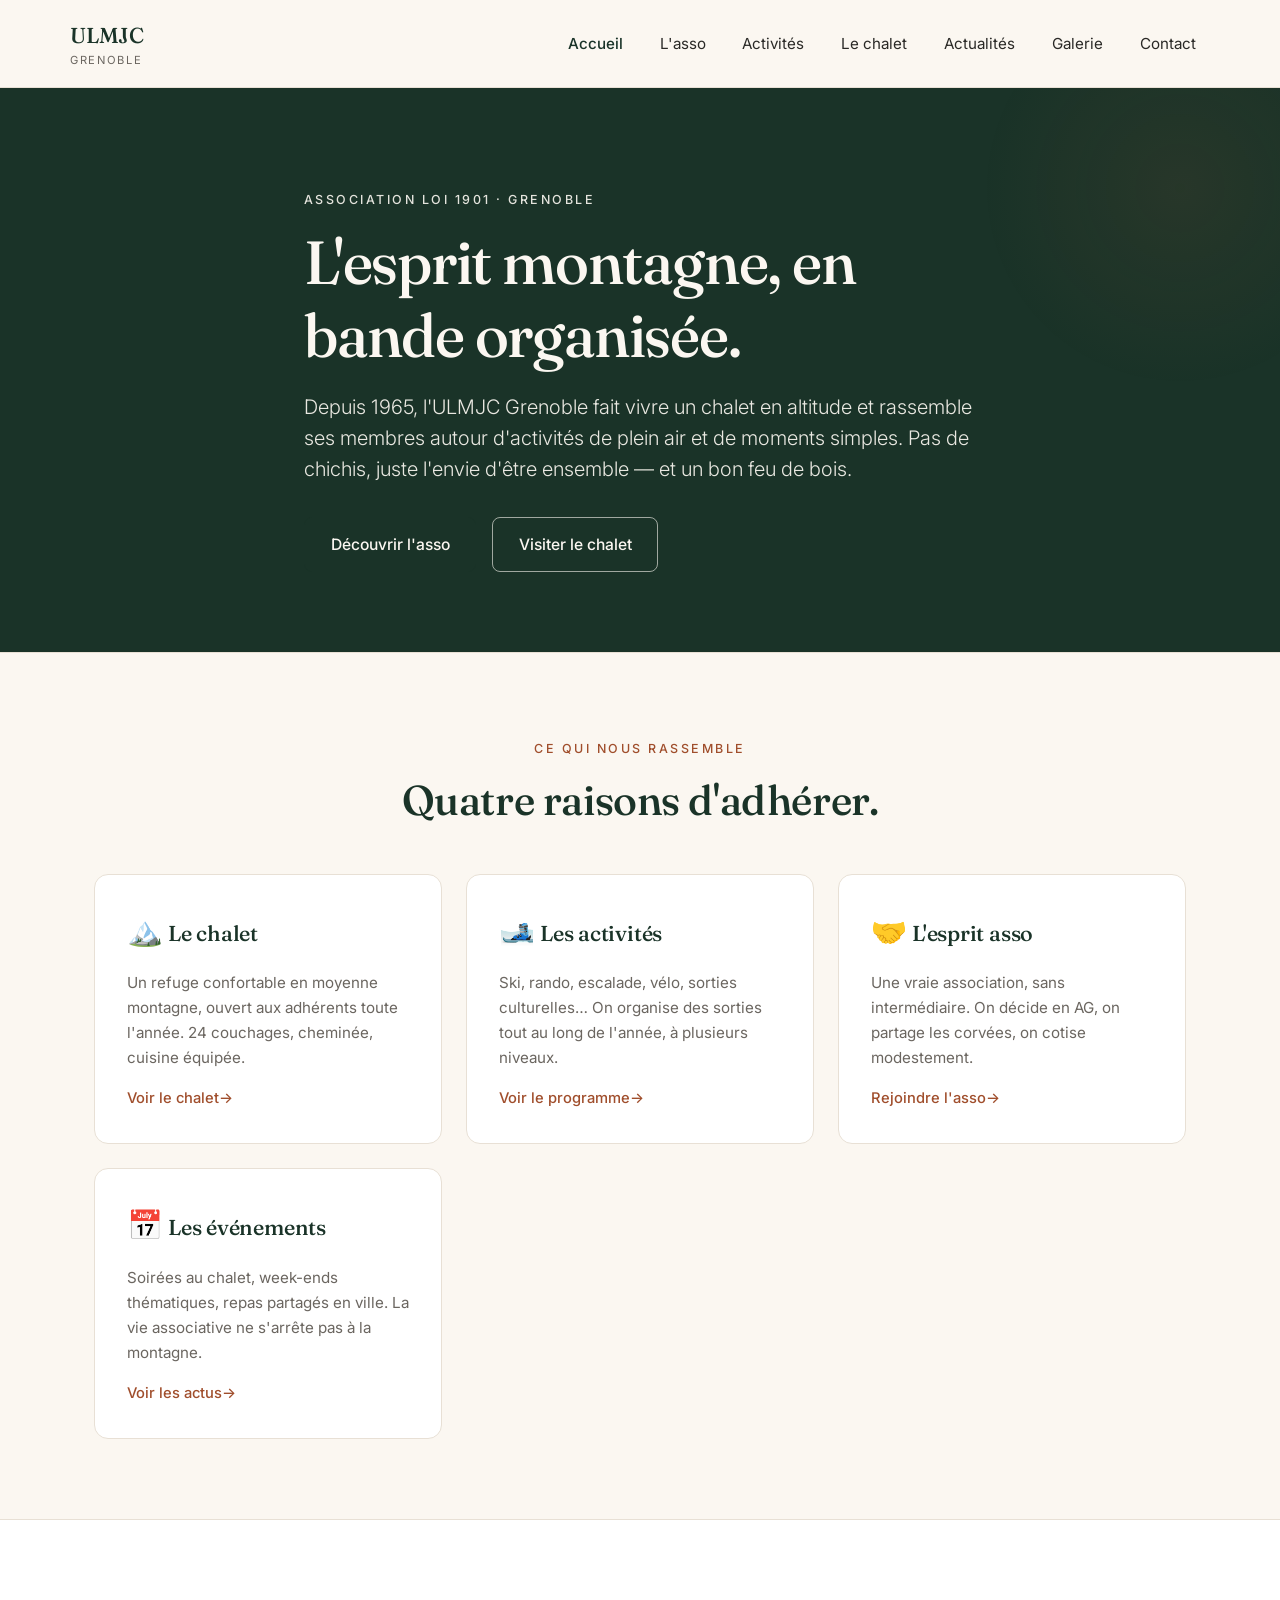
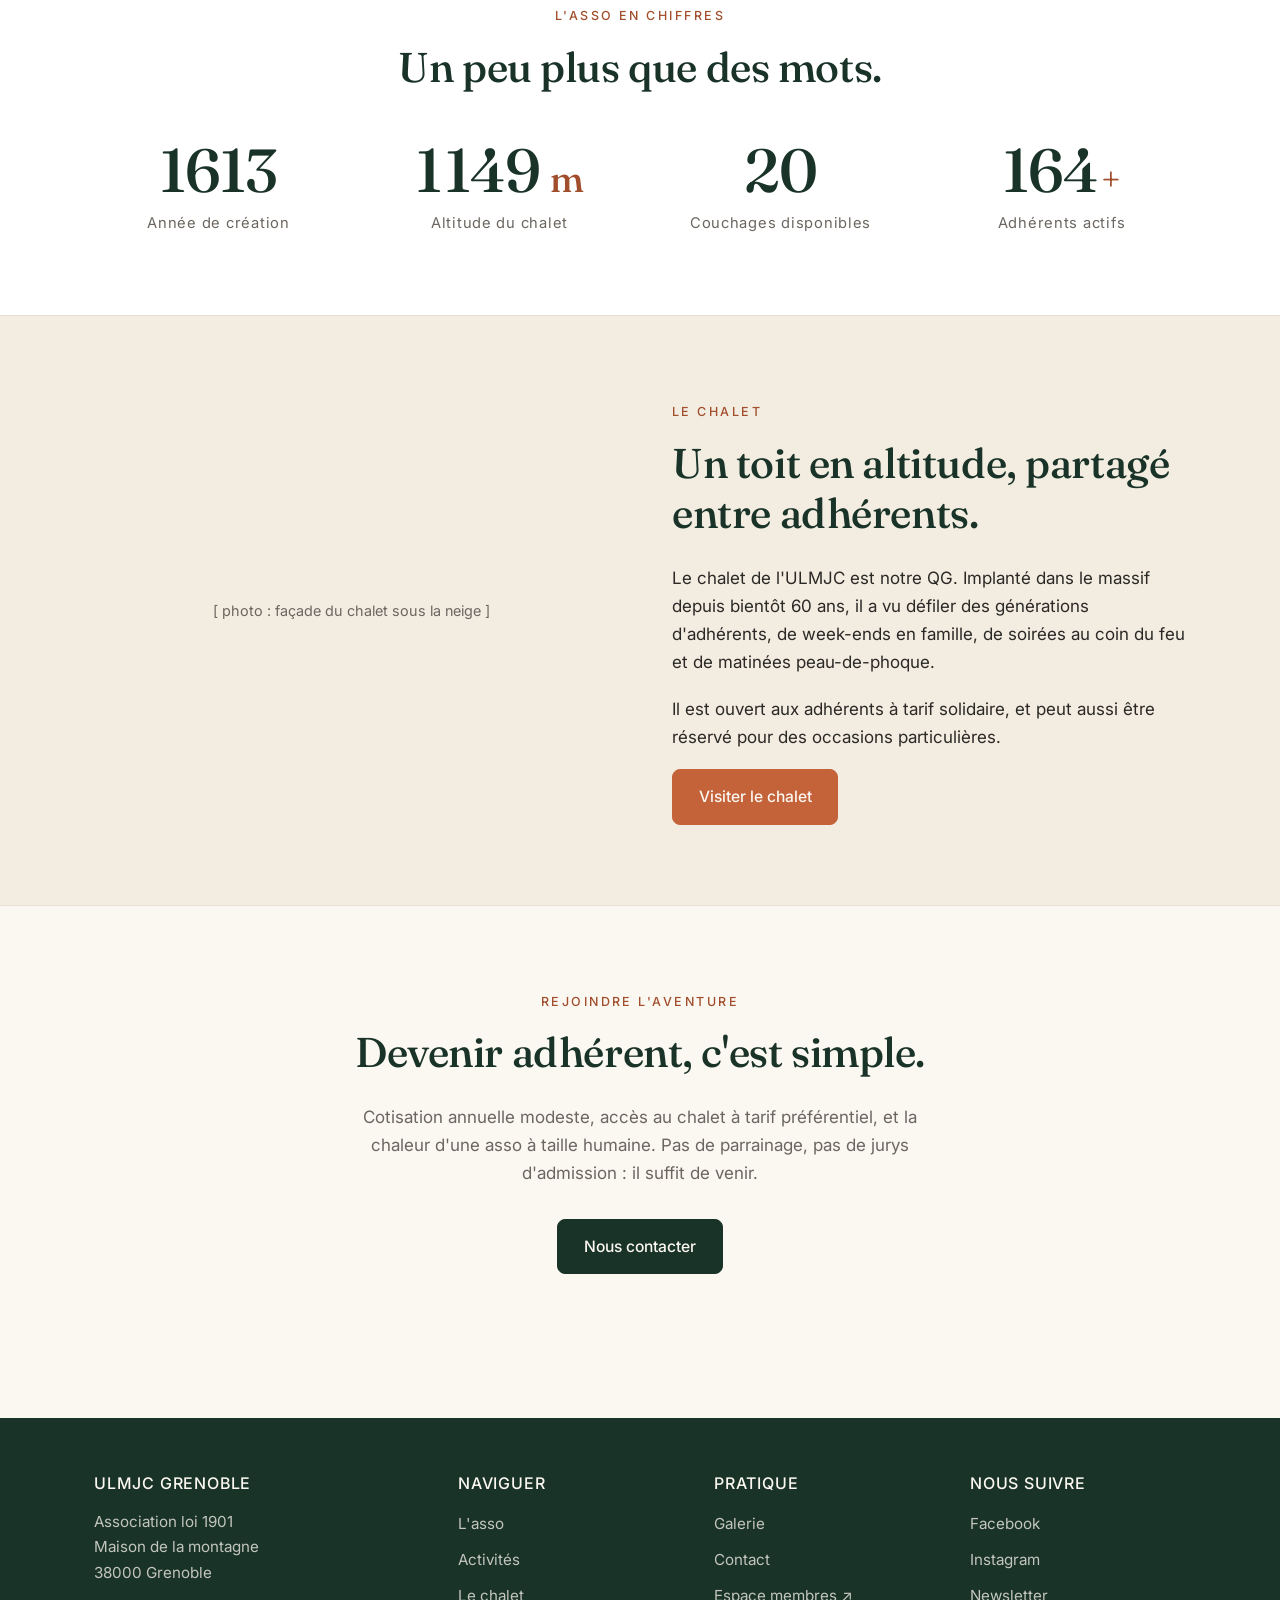
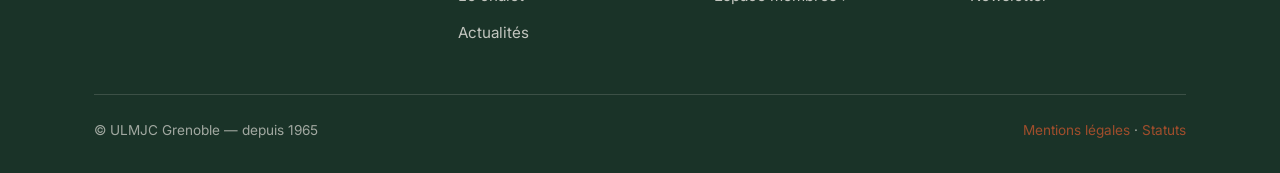
==== index.html @ 8a13659f "Hero : intégration vidéo de fond avec overlay vert sapin - Vidéo MP4 en autoplay/muted/loop derrière" ====
<!DOCTYPE html>
<html lang="fr">
<head>
<meta charset="UTF-8">
<meta name="viewport" content="width=device-width, initial-scale=1.0">
<meta name="description" content="ULMJC Grenoble : une association qui fait vivre un chalet en montagne et propose des activités à ses membres. Découvrez l'asso, le chalet et nos événements.">
<title>ULMJC Grenoble — l'asso qui fait vivre le chalet</title>
<link rel="preconnect" href="https://fonts.googleapis.com">
<link rel="preconnect" href="https://fonts.gstatic.com" crossorigin>
<link href="https://fonts.googleapis.com/css2?family=Fraunces:opsz,wght@9..144,400;9..144,500;9..144,600&family=Inter:wght@300;400;500;600&display=swap" rel="stylesheet">
<link rel="stylesheet" href="css/style.css">
</head>
<body>

<header class="site-header">
  <div class="container nav">
    <a href="index.html" class="brand">
      ULMJC<span class="brand-sub">Grenoble</span>
    </a>
    <button class="nav-toggle" aria-label="Menu" onclick="document.getElementById('nav-links').classList.toggle('open')">☰</button>
    <ul class="nav-links" id="nav-links">
      <li><a href="index.html" class="active">Accueil</a></li>
      <li><a href="asso.html">L'asso</a></li>
      <li><a href="activites.html">Activités</a></li>
      <li><a href="chalet.html">Le chalet</a></li>
      <li><a href="actus.html">Actualités</a></li>
      <li><a href="galerie.html">Galerie</a></li>
      <li><a href="contact.html">Contact</a></li>
    </ul>
  </div>
</header>

<section class="hero has-video">
  <video class="hero-video" autoplay muted loop playsinline preload="metadata" aria-hidden="true">
    <source src="videos/hero.mp4" type="video/mp4">
  </video>
  <div class="hero-overlay"></div>
  <div class="container hero-content">
    <span class="section-eyebrow">Association loi 1901 · Grenoble</span>
    <h1>L'esprit montagne, en bande organisée.</h1>
    <p class="lede">
      Depuis 1965, l'ULMJC Grenoble fait vivre un chalet en altitude et rassemble ses membres autour d'activités
      de plein air et de moments simples. Pas de chichis, juste l'envie d'être ensemble — et un bon feu de bois.
    </p>
    <div class="hero-actions">
      <a href="asso.html" class="btn">Découvrir l'asso</a>
      <a href="chalet.html" class="btn btn-ghost">Visiter le chalet</a>
    </div>
  </div>
</section>

<section>
  <div class="container">
    <div class="center reveal">
      <span class="section-eyebrow">Ce qui nous rassemble</span>
      <h2>Quatre raisons d'adhérer.</h2>
    </div>
    <div class="cards reveal-stagger">
      <div class="card">
        <div class="icon">🏔️</div>
        <h3>Le chalet</h3>
        <p>Un refuge confortable en moyenne montagne, ouvert aux adhérents toute l'année. 24 couchages, cheminée, cuisine équipée.</p>
        <a href="chalet.html" class="card-link">Voir le chalet</a>
      </div>
      <div class="card">
        <div class="icon">🎿</div>
        <h3>Les activités</h3>
        <p>Ski, rando, escalade, vélo, sorties culturelles… On organise des sorties tout au long de l'année, à plusieurs niveaux.</p>
        <a href="activites.html" class="card-link">Voir le programme</a>
      </div>
      <div class="card">
        <div class="icon">🤝</div>
        <h3>L'esprit asso</h3>
        <p>Une vraie association, sans intermédiaire. On décide en AG, on partage les corvées, on cotise modestement.</p>
        <a href="asso.html" class="card-link">Rejoindre l'asso</a>
      </div>
      <div class="card">
        <div class="icon">📅</div>
        <h3>Les événements</h3>
        <p>Soirées au chalet, week-ends thématiques, repas partagés en ville. La vie associative ne s'arrête pas à la montagne.</p>
        <a href="actus.html" class="card-link">Voir les actus</a>
      </div>
    </div>
  </div>
</section>

<section style="background: var(--bg-card);">
  <div class="container">
    <div class="center reveal">
      <span class="section-eyebrow">L'asso en chiffres</span>
      <h2>Un peu plus que des mots.</h2>
    </div>
    <div class="stats reveal-stagger">
      <div class="stat">
        <span class="stat-num"><span data-count="1965">0</span></span>
        <span class="stat-label">Année de création</span>
      </div>
      <div class="stat">
        <span class="stat-num"><span data-count="1400">0</span><span class="stat-suffix">&nbsp;m</span></span>
        <span class="stat-label">Altitude du chalet</span>
      </div>
      <div class="stat">
        <span class="stat-num"><span data-count="24">0</span></span>
        <span class="stat-label">Couchages disponibles</span>
      </div>
      <div class="stat">
        <span class="stat-num"><span data-count="200">0</span><span class="stat-suffix">+</span></span>
        <span class="stat-label">Adhérents actifs</span>
      </div>
    </div>
  </div>
</section>

<section style="background: var(--bg-soft);">
  <div class="container">
    <div class="split reveal">
      <div class="split-img">[ photo : façade du chalet sous la neige ]</div>
      <div>
        <span class="section-eyebrow">Le chalet</span>
        <h2>Un toit en altitude, partagé entre adhérents.</h2>
        <p>
          Le chalet de l'ULMJC est notre QG. Implanté dans le massif depuis bientôt 60 ans, il a vu défiler
          des générations d'adhérents, de week-ends en famille, de soirées au coin du feu et de matinées
          peau-de-phoque.
        </p>
        <p>
          Il est ouvert aux adhérents à tarif solidaire, et peut aussi être réservé pour des occasions
          particulières.
        </p>
        <a href="chalet.html" class="btn btn-accent">Visiter le chalet</a>
      </div>
    </div>
  </div>
</section>

<section>
  <div class="container center reveal">
    <span class="section-eyebrow">Rejoindre l'aventure</span>
    <h2>Devenir adhérent, c'est simple.</h2>
    <p style="max-width: 560px; margin: 0 auto 2rem; color: var(--ink-soft);">
      Cotisation annuelle modeste, accès au chalet à tarif préférentiel, et la chaleur d'une asso à taille humaine.
      Pas de parrainage, pas de jurys d'admission : il suffit de venir.
    </p>
    <a href="contact.html" class="btn">Nous contacter</a>
  </div>
</section>

<footer class="site-footer">
  <div class="container">
    <div class="footer-grid">
      <div>
        <h4>ULMJC Grenoble</h4>
        <p>Association loi 1901<br>Maison de la montagne<br>38000 Grenoble</p>
      </div>
      <div>
        <h4>Naviguer</h4>
        <ul>
          <li><a href="asso.html">L'asso</a></li>
          <li><a href="activites.html">Activités</a></li>
          <li><a href="chalet.html">Le chalet</a></li>
          <li><a href="actus.html">Actualités</a></li>
        </ul>
      </div>
      <div>
        <h4>Pratique</h4>
        <ul>
          <li><a href="galerie.html">Galerie</a></li>
          <li><a href="contact.html">Contact</a></li>
          <li><a href="https://app.ulmjcgrenoble.org/" target="_blank" rel="noopener">Espace membres ↗</a></li>
        </ul>
      </div>
      <div>
        <h4>Nous suivre</h4>
        <ul>
          <li><a href="#">Facebook</a></li>
          <li><a href="#">Instagram</a></li>
          <li><a href="mailto:contact@ulmjcgrenoble.org">Newsletter</a></li>
        </ul>
      </div>
    </div>
    <div class="footer-bottom">
      <span>© ULMJC Grenoble — depuis 1965</span>
      <span><a href="#">Mentions légales</a> · <a href="#">Statuts</a></span>
    </div>
  </div>
</footer>

<script src="js/main.js"></script>
</body>
</html>
---- css/style.css ----
/* =========================================================
   ULMJC Grenoble — style nordique chaleureux
   Palette : crème, pin foncé, terre cuite, charbon chaud
   Typo : Fraunces (titres) + Inter (texte)
   ========================================================= */

:root {
  --bg: #fbf7f1;
  --bg-card: #ffffff;
  --bg-soft: #f3ece1;
  --ink: #2a2926;
  --ink-soft: #6b6660;
  --pine: #1a3328;
  --pine-soft: #2d4a3d;
  --terra: #c4623a;
  --terra-dark: #a04e2c;
  --line: #e8e0d5;
  --shadow: 0 2px 8px rgba(42, 41, 38, 0.06), 0 12px 32px rgba(42, 41, 38, 0.05);
  --radius: 14px;
  --radius-sm: 8px;
  --maxw: 1140px;
}

* { box-sizing: border-box; }

html { scroll-behavior: smooth; }

body {
  margin: 0;
  font-family: 'Inter', -apple-system, BlinkMacSystemFont, sans-serif;
  font-size: 17px;
  line-height: 1.65;
  color: var(--ink);
  background: var(--bg);
  -webkit-font-smoothing: antialiased;
}

h1, h2, h3, h4 {
  font-family: 'Fraunces', Georgia, serif;
  font-weight: 500;
  color: var(--pine);
  letter-spacing: -0.01em;
  margin: 0 0 0.6em;
  line-height: 1.2;
}

h1 { font-size: clamp(2.4rem, 5vw, 3.8rem); letter-spacing: -0.02em; }
h2 { font-size: clamp(1.8rem, 3.5vw, 2.6rem); }
h3 { font-size: 1.35rem; }

p { margin: 0 0 1.1em; }

a {
  color: var(--terra-dark);
  text-decoration: none;
  border-bottom: 1px solid transparent;
  transition: border-color 0.2s;
}
a:hover { border-bottom-color: var(--terra); }

.container {
  max-width: var(--maxw);
  margin: 0 auto;
  padding: 0 1.5rem;
}

.muted { color: var(--ink-soft); }
.center { text-align: center; }

/* ---------- Header / navigation ---------- */

.site-header {
  background: var(--bg);
  border-bottom: 1px solid var(--line);
  position: sticky;
  top: 0;
  z-index: 100;
  backdrop-filter: blur(10px);
  background: rgba(251, 247, 241, 0.85);
}

.nav {
  display: flex;
  align-items: center;
  justify-content: space-between;
  padding: 1.1rem 0;
}

.brand {
  font-family: 'Fraunces', serif;
  font-size: 1.35rem;
  font-weight: 500;
  color: var(--pine);
  border: none;
  letter-spacing: -0.01em;
}
.brand:hover { border: none; color: var(--pine-soft); }
.brand .brand-sub {
  display: block;
  font-family: 'Inter', sans-serif;
  font-size: 0.7rem;
  font-weight: 400;
  color: var(--ink-soft);
  letter-spacing: 0.15em;
  text-transform: uppercase;
  margin-top: -2px;
}

.nav-links {
  display: flex;
  gap: 0.5rem;
  list-style: none;
  margin: 0;
  padding: 0;
}
.nav-links a {
  display: inline-block;
  padding: 0.5rem 0.9rem;
  color: var(--ink);
  font-size: 0.95rem;
  border: none;
  border-radius: var(--radius-sm);
}
.nav-links a:hover { background: var(--bg-soft); color: var(--pine); border: none; }
.nav-links a.active { color: var(--pine); font-weight: 500; }

.nav-toggle {
  display: none;
  background: transparent;
  border: 1px solid var(--line);
  border-radius: var(--radius-sm);
  padding: 0.5rem 0.7rem;
  cursor: pointer;
  font-size: 1rem;
  color: var(--pine);
}

@media (max-width: 820px) {
  .nav-links {
    position: absolute;
    top: 100%;
    left: 0;
    right: 0;
    flex-direction: column;
    background: var(--bg);
    border-bottom: 1px solid var(--line);
    padding: 0.5rem 1.5rem 1rem;
    gap: 0;
    display: none;
  }
  .nav-links.open { display: flex; }
  .nav-links a { padding: 0.7rem 0; border-bottom: 1px solid var(--line); border-radius: 0; }
  .nav-links li:last-child a { border-bottom: none; }
  .nav-toggle { display: block; }
}

/* ---------- Boutons ---------- */

.btn {
  display: inline-block;
  padding: 0.85rem 1.6rem;
  background: var(--pine);
  color: var(--bg);
  border-radius: var(--radius-sm);
  font-weight: 500;
  font-size: 0.98rem;
  border: 1px solid var(--pine);
  cursor: pointer;
  transition: all 0.2s;
}
.btn:hover { background: var(--pine-soft); color: var(--bg); border-color: var(--pine-soft); border-bottom-color: var(--pine-soft); }

.btn-accent { background: var(--terra); border-color: var(--terra); }
.btn-accent:hover { background: var(--terra-dark); border-color: var(--terra-dark); border-bottom-color: var(--terra-dark); }

.btn-ghost {
  background: transparent;
  color: var(--pine);
  border-color: var(--pine);
}
.btn-ghost:hover { background: var(--pine); color: var(--bg); border-bottom-color: var(--pine); }

/* ---------- Sections ---------- */

section { padding: 5rem 0; }
section + section { border-top: 1px solid var(--line); }

.section-eyebrow {
  display: inline-block;
  font-size: 0.78rem;
  font-weight: 500;
  letter-spacing: 0.2em;
  text-transform: uppercase;
  color: var(--terra-dark);
  margin-bottom: 1rem;
}

/* ---------- Hero ---------- */

.hero {
  padding: 6rem 0 5rem;
  background: linear-gradient(180deg, var(--bg) 0%, var(--bg-soft) 100%);
  border-bottom: 1px solid var(--line);
  position: relative;
  overflow: hidden;
  min-height: 540px;
  display: flex;
  align-items: center;
}
.hero::before {
  content: '';
  position: absolute;
  top: -100px;
  right: -100px;
  width: 400px;
  height: 400px;
  background: radial-gradient(circle, rgba(196, 98, 58, 0.08) 0%, transparent 70%);
  border-radius: 50%;
  pointer-events: none;
  z-index: 3;
}

/* Vidéo de fond */
.hero-video {
  position: absolute;
  inset: 0;
  width: 100%;
  height: 100%;
  object-fit: cover;
  z-index: 0;
  opacity: 0;
  transition: opacity 1.4s ease;
}
.hero-video.loaded { opacity: 1; }

/* Overlay sombre/teinté pour lisibilité du texte */
.hero-overlay {
  position: absolute;
  inset: 0;
  z-index: 1;
  background:
    linear-gradient(180deg, rgba(26, 51, 40, 0.55) 0%, rgba(26, 51, 40, 0.35) 50%, rgba(26, 51, 40, 0.65) 100%);
  pointer-events: none;
}

/* Quand le hero a une vidéo, on inverse les couleurs du texte */
.hero.has-video {
  background: var(--pine);
  border-bottom: none;
}
.hero.has-video .section-eyebrow { color: rgba(251, 247, 241, 0.9); }
.hero.has-video h1 { color: var(--bg); }
.hero.has-video .lede { color: rgba(251, 247, 241, 0.92); }
.hero.has-video .btn-ghost {
  color: var(--bg);
  border-color: rgba(251, 247, 241, 0.6);
}
.hero.has-video .btn-ghost:hover {
  background: var(--bg);
  color: var(--pine);
}

.hero-content {
  max-width: 720px;
  position: relative;
  z-index: 2;
}
.hero h1 { margin-bottom: 1.2rem; }
.hero .lede {
  font-size: 1.25rem;
  color: var(--ink-soft);
  margin-bottom: 2rem;
  font-weight: 300;
  line-height: 1.55;
}
.hero-actions { display: flex; gap: 1rem; flex-wrap: wrap; }

@media (prefers-reduced-motion: reduce) {
  .hero-video { display: none; }
}

/* ---------- Cartes ---------- */

.cards {
  display: grid;
  grid-template-columns: repeat(auto-fit, minmax(260px, 1fr));
  gap: 1.5rem;
  margin-top: 3rem;
}

.card {
  background: var(--bg-card);
  border: 1px solid var(--line);
  border-radius: var(--radius);
  padding: 2rem;
  transition: transform 0.2s, box-shadow 0.2s, border-color 0.2s;
}
.card:hover {
  transform: translateY(-3px);
  box-shadow: var(--shadow);
  border-color: var(--pine-soft);
}
.card .icon {
  font-size: 1.8rem;
  margin-bottom: 1rem;
  display: inline-block;
}
.card h3 { color: var(--pine); margin-bottom: 0.5rem; }
.card p { margin: 0; color: var(--ink-soft); font-size: 0.95rem; }
.card .card-link {
  display: inline-block;
  margin-top: 1rem;
  color: var(--terra-dark);
  font-size: 0.92rem;
  font-weight: 500;
  border: none;
}
.card .card-link::after { content: ' →'; transition: transform 0.2s; display: inline-block; }
.card:hover .card-link::after { transform: translateX(4px); }

/* ---------- Split (image + texte) ---------- */

.split {
  display: grid;
  grid-template-columns: 1fr 1fr;
  gap: 4rem;
  align-items: center;
}
.split-img {
  border-radius: var(--radius);
  overflow: hidden;
  aspect-ratio: 4/3;
  background: var(--bg-soft);
  display: flex;
  align-items: center;
  justify-content: center;
  color: var(--ink-soft);
  font-size: 0.9rem;
}
.split-img img { width: 100%; height: 100%; object-fit: cover; }
@media (max-width: 820px) {
  .split { grid-template-columns: 1fr; gap: 2rem; }
}

/* ---------- Footer ---------- */

.site-footer {
  background: var(--pine);
  color: var(--bg);
  padding: 3.5rem 0 2rem;
  margin-top: 4rem;
}
.site-footer h4 {
  color: var(--bg);
  font-size: 1rem;
  margin-bottom: 1rem;
  font-family: 'Inter', sans-serif;
  font-weight: 500;
  letter-spacing: 0.05em;
  text-transform: uppercase;
}
.footer-grid {
  display: grid;
  grid-template-columns: 1.5fr 1fr 1fr 1fr;
  gap: 2.5rem;
  margin-bottom: 2.5rem;
}
.footer-grid ul { list-style: none; padding: 0; margin: 0; }
.footer-grid li { margin-bottom: 0.5rem; }
.footer-grid a { color: rgba(251, 247, 241, 0.75); border: none; font-size: 0.95rem; }
.footer-grid a:hover { color: var(--bg); border: none; }
.footer-grid p { color: rgba(251, 247, 241, 0.75); font-size: 0.95rem; }
.footer-bottom {
  border-top: 1px solid rgba(251, 247, 241, 0.15);
  padding-top: 1.5rem;
  font-size: 0.85rem;
  color: rgba(251, 247, 241, 0.6);
  display: flex;
  justify-content: space-between;
  flex-wrap: wrap;
  gap: 1rem;
}
@media (max-width: 820px) {
  .footer-grid { grid-template-columns: 1fr 1fr; }
}

/* ---------- Page header (autres pages) ---------- */

.page-header {
  padding: 4rem 0 3rem;
  background: var(--bg-soft);
  border-bottom: 1px solid var(--line);
}
.page-header h1 { margin-bottom: 0.5rem; }
.page-header .lede { color: var(--ink-soft); font-size: 1.15rem; margin: 0; max-width: 640px; }

/* ---------- Prose (contenu de page longue) ---------- */

.prose {
  max-width: 720px;
  margin: 0 auto;
}
.prose h2 { margin-top: 2.5rem; }
.prose h3 { margin-top: 2rem; }
.prose ul { padding-left: 1.5rem; }
.prose li { margin-bottom: 0.5rem; }

/* ---------- Galerie ---------- */

.gallery {
  display: grid;
  grid-template-columns: repeat(auto-fill, minmax(240px, 1fr));
  gap: 1rem;
  margin-top: 2rem;
}
.gallery-item {
  aspect-ratio: 1;
  border-radius: var(--radius-sm);
  overflow: hidden;
  background: var(--bg-soft);
  position: relative;
  display: flex;
  align-items: center;
  justify-content: center;
  color: var(--ink-soft);
  font-size: 0.85rem;
  text-align: center;
  padding: 1rem;
  cursor: pointer;
  transition: transform 0.2s;
}
.gallery-item:hover { transform: scale(1.02); }
.gallery-item img { width: 100%; height: 100%; object-fit: cover; }

/* ---------- Formulaire ---------- */

.form {
  display: grid;
  gap: 1.2rem;
  max-width: 560px;
}
.form label {
  display: block;
  font-size: 0.92rem;
  font-weight: 500;
  margin-bottom: 0.4rem;
  color: var(--pine);
}
.form input, .form textarea {
  width: 100%;
  padding: 0.8rem 1rem;
  font-family: inherit;
  font-size: 1rem;
  background: var(--bg-card);
  border: 1px solid var(--line);
  border-radius: var(--radius-sm);
  color: var(--ink);
  transition: border-color 0.2s;
}
.form input:focus, .form textarea:focus {
  outline: none;
  border-color: var(--pine-soft);
}
.form textarea { min-height: 140px; resize: vertical; }

/* ---------- Actu list ---------- */

.actus-list { display: grid; gap: 2rem; }
.actu-item {
  display: grid;
  grid-template-columns: 200px 1fr;
  gap: 2rem;
  padding: 1.5rem;
  background: var(--bg-card);
  border: 1px solid var(--line);
  border-radius: var(--radius);
  transition: border-color 0.2s;
}
.actu-item:hover { border-color: var(--pine-soft); }
.actu-date {
  font-size: 0.85rem;
  letter-spacing: 0.1em;
  text-transform: uppercase;
  color: var(--terra-dark);
  font-weight: 500;
}
.actu-item h3 { margin: 0.3rem 0 0.7rem; }
.actu-item p { margin: 0; color: var(--ink-soft); font-size: 0.95rem; }
@media (max-width: 720px) {
  .actu-item { grid-template-columns: 1fr; gap: 0.5rem; }
}

/* ---------- Activités liste ---------- */

.activity-list {
  display: grid;
  grid-template-columns: repeat(auto-fit, minmax(280px, 1fr));
  gap: 1.5rem;
  margin-top: 2rem;
}
.activity {
  background: var(--bg-card);
  border: 1px solid var(--line);
  border-radius: var(--radius);
  padding: 1.8rem;
}
.activity h3 { font-size: 1.2rem; margin-bottom: 0.3rem; }
.activity .activity-meta {
  font-size: 0.85rem;
  color: var(--terra-dark);
  letter-spacing: 0.05em;
  margin-bottom: 0.8rem;
}
.activity p { margin: 0; font-size: 0.95rem; color: var(--ink-soft); }

/* ---------- Chiffres clés ---------- */

.stats {
  display: grid;
  grid-template-columns: repeat(auto-fit, minmax(180px, 1fr));
  gap: 2rem;
  margin-top: 3rem;
  text-align: center;
}
.stat .stat-num {
  font-family: 'Fraunces', serif;
  font-size: clamp(2.5rem, 5vw, 3.8rem);
  font-weight: 500;
  color: var(--pine);
  line-height: 1;
  letter-spacing: -0.02em;
  display: block;
}
.stat .stat-label {
  display: block;
  margin-top: 0.6rem;
  font-size: 0.92rem;
  color: var(--ink-soft);
  letter-spacing: 0.05em;
}
.stat .stat-suffix {
  font-size: 0.6em;
  color: var(--terra-dark);
  margin-left: 0.1em;
}

/* ===========================================================
   ANIMATIONS — discrètes, classe nordique
   =========================================================== */

/* Apparition au scroll */
.reveal {
  opacity: 0;
  transform: translateY(24px);
  transition: opacity 0.7s cubic-bezier(0.16, 1, 0.3, 1),
              transform 0.7s cubic-bezier(0.16, 1, 0.3, 1);
}
.reveal.in {
  opacity: 1;
  transform: translateY(0);
}

/* Décalage pour des grilles d'éléments (cards, activities, gallery) */
.reveal-stagger > * {
  opacity: 0;
  transform: translateY(20px);
  transition: opacity 0.6s cubic-bezier(0.16, 1, 0.3, 1),
              transform 0.6s cubic-bezier(0.16, 1, 0.3, 1);
}
.reveal-stagger.in > *:nth-child(1) { transition-delay: 0.00s; }
.reveal-stagger.in > *:nth-child(2) { transition-delay: 0.08s; }
.reveal-stagger.in > *:nth-child(3) { transition-delay: 0.16s; }
.reveal-stagger.in > *:nth-child(4) { transition-delay: 0.24s; }
.reveal-stagger.in > *:nth-child(5) { transition-delay: 0.32s; }
.reveal-stagger.in > *:nth-child(6) { transition-delay: 0.40s; }
.reveal-stagger.in > *:nth-child(7) { transition-delay: 0.48s; }
.reveal-stagger.in > *:nth-child(8) { transition-delay: 0.56s; }
.reveal-stagger.in > *:nth-child(9) { transition-delay: 0.64s; }
.reveal-stagger.in > *:nth-child(10) { transition-delay: 0.72s; }
.reveal-stagger.in > *:nth-child(11) { transition-delay: 0.80s; }
.reveal-stagger.in > *:nth-child(12) { transition-delay: 0.88s; }
.reveal-stagger.in > * { opacity: 0; }
.reveal-stagger.in > * { opacity: 1; transform: translateY(0); }

/* Entrée du hero — déclenchée automatiquement */
@keyframes heroFadeUp {
  from { opacity: 0; transform: translateY(28px); }
  to   { opacity: 1; transform: translateY(0); }
}
.hero .section-eyebrow { animation: heroFadeUp 0.7s cubic-bezier(0.16, 1, 0.3, 1) 0.1s both; }
.hero h1              { animation: heroFadeUp 0.8s cubic-bezier(0.16, 1, 0.3, 1) 0.25s both; }
.hero .lede           { animation: heroFadeUp 0.8s cubic-bezier(0.16, 1, 0.3, 1) 0.45s both; }
.hero-actions         { animation: heroFadeUp 0.8s cubic-bezier(0.16, 1, 0.3, 1) 0.65s both; }

/* Carte : survol enrichi avec trait sous le titre */
.card h3 {
  position: relative;
  display: inline-block;
}
.card h3::after {
  content: '';
  position: absolute;
  left: 0;
  bottom: -4px;
  height: 2px;
  width: 0;
  background: var(--terra);
  transition: width 0.35s cubic-bezier(0.16, 1, 0.3, 1);
}
.card:hover h3::after { width: 100%; }
.card { transition: transform 0.25s cubic-bezier(0.16, 1, 0.3, 1), box-shadow 0.25s, border-color 0.2s; }
.card:hover { transform: translateY(-5px); }

/* Galerie : zoom doux + overlay au survol */
.gallery-item {
  overflow: hidden;
  position: relative;
}
.gallery-item img,
.gallery-item .placeholder-img {
  transition: transform 0.5s cubic-bezier(0.16, 1, 0.3, 1);
}
.gallery-item:hover img,
.gallery-item:hover .placeholder-img { transform: scale(1.06); }

/* Respect des préférences accessibilité */
@media (prefers-reduced-motion: reduce) {
  .reveal,
  .reveal-stagger > *,
  .hero .section-eyebrow,
  .hero h1,
  .hero .lede,
  .hero-actions,
  .gallery-item img,
  .card {
    animation: none !important;
    transition: none !important;
    opacity: 1 !important;
    transform: none !important;
  }
}
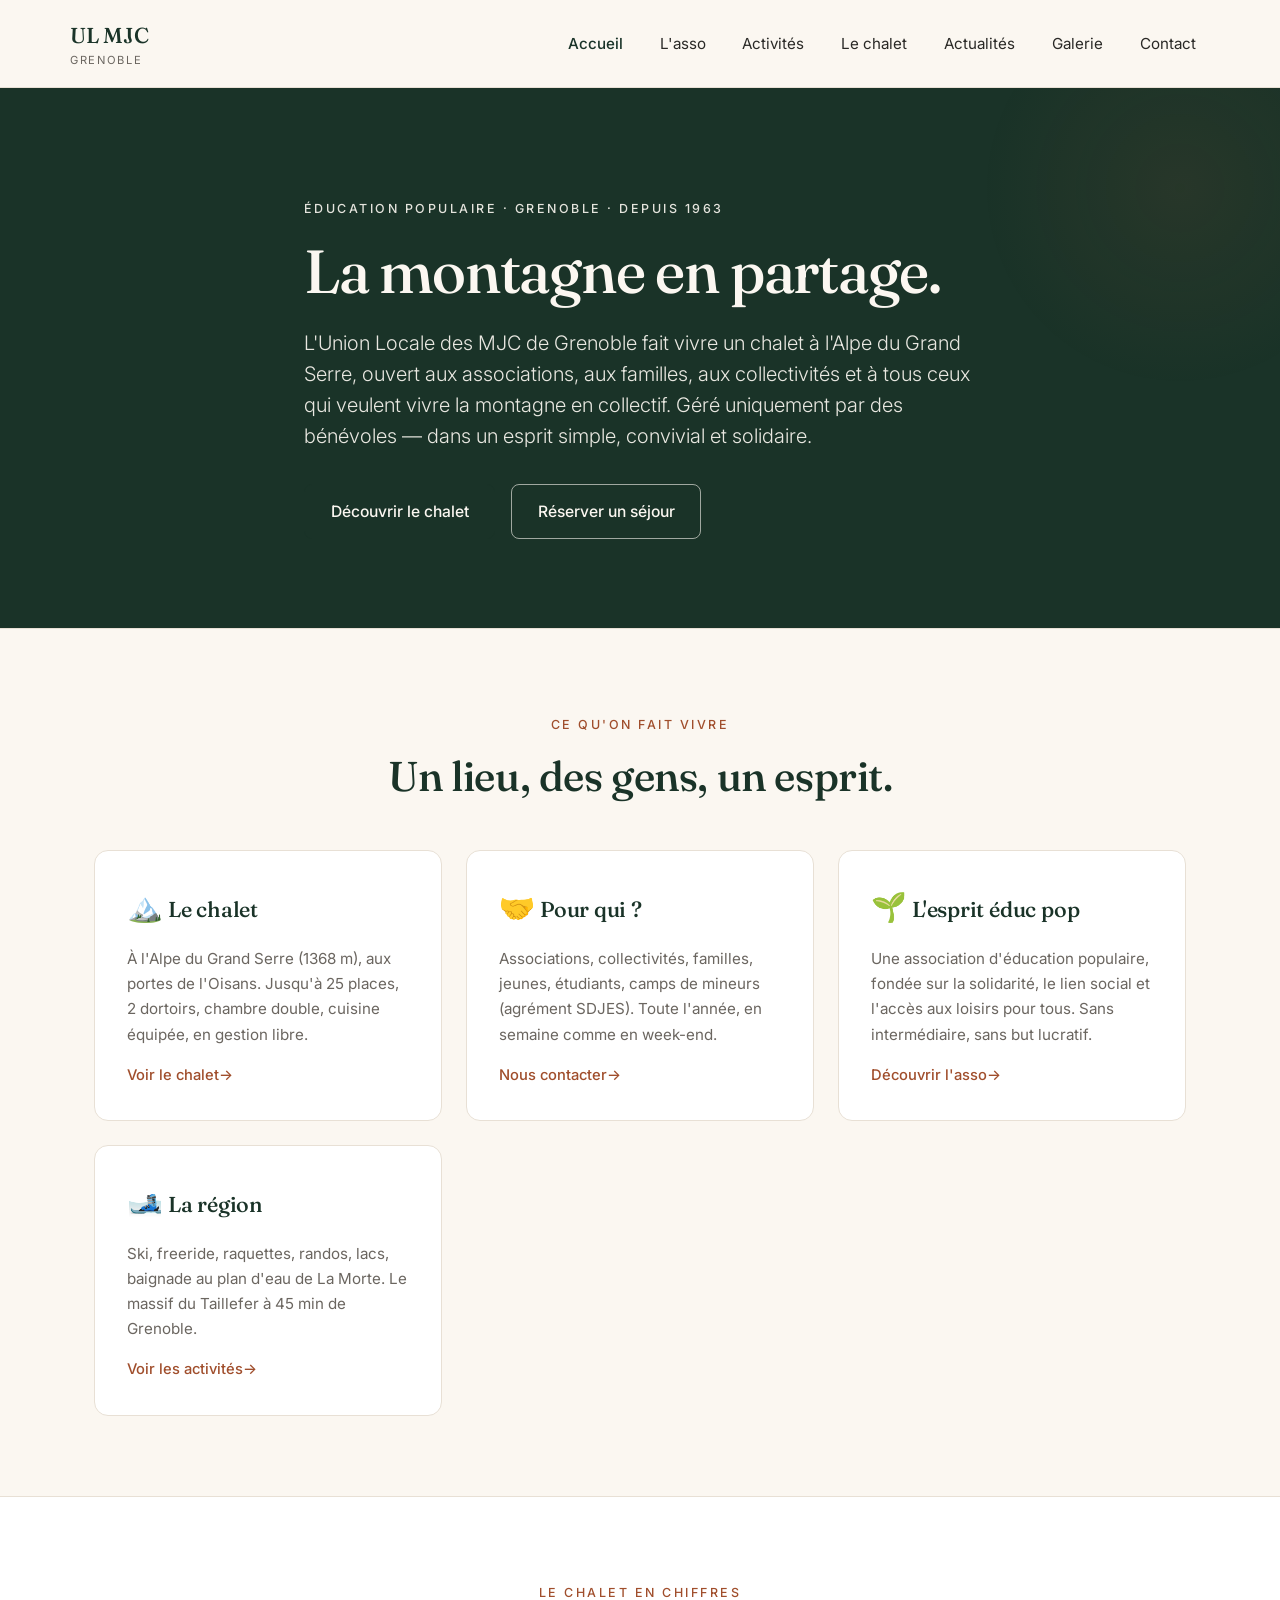
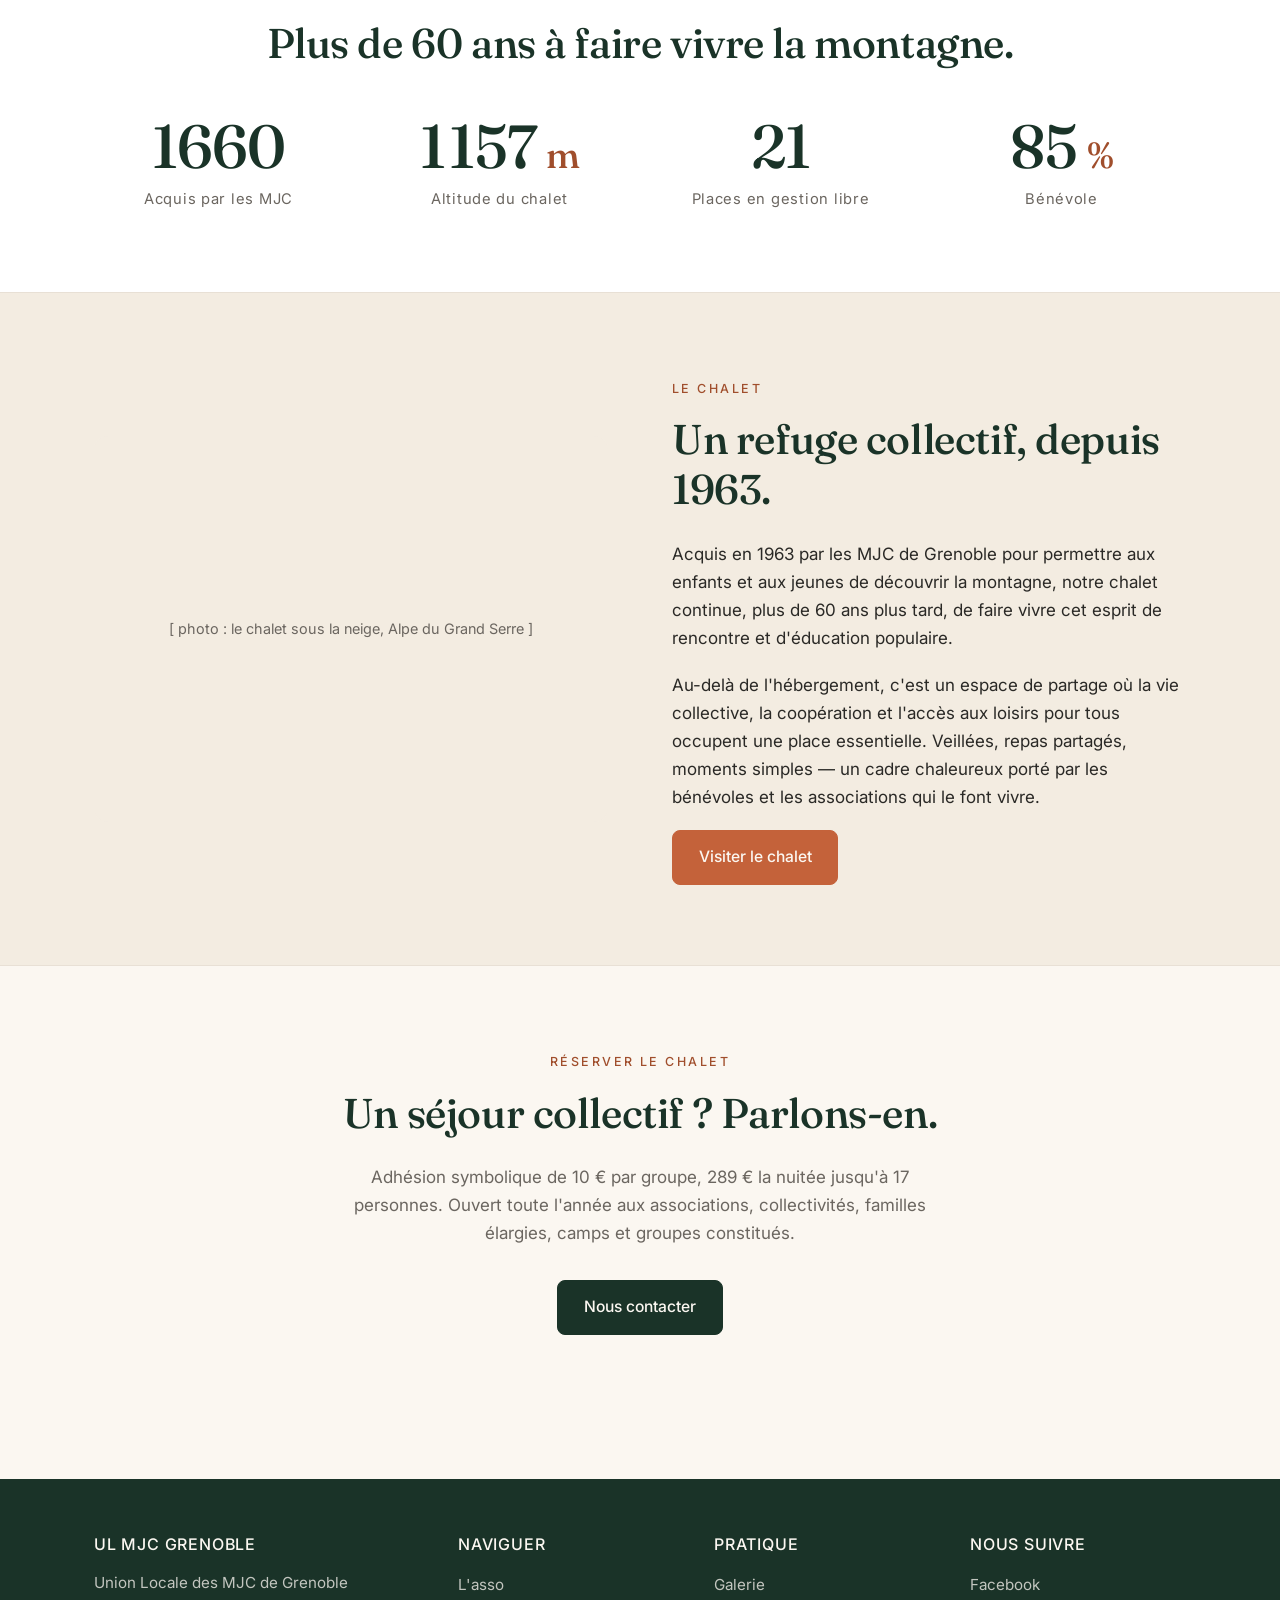
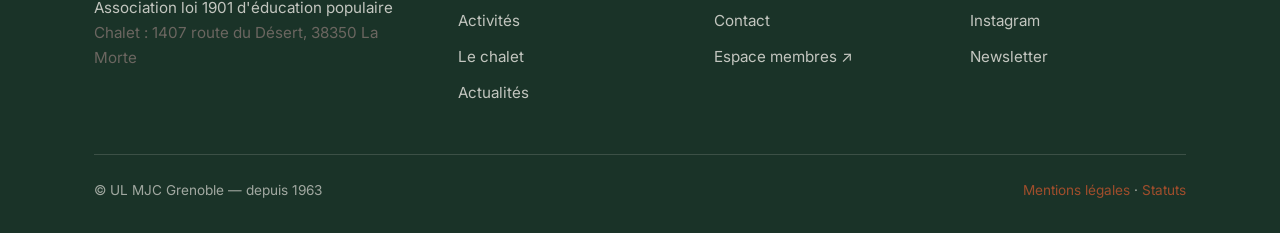
==== commit 4d912ded: "Contenu : intégration des vraies infos asso et brochure chalet 2026/2027 Pivot vers l'identité réell" ====
--- a/index.html
+++ b/index.html
@@ -3,8 +3,8 @@
 <head>
 <meta charset="UTF-8">
 <meta name="viewport" content="width=device-width, initial-scale=1.0">
-<meta name="description" content="ULMJC Grenoble : une association qui fait vivre un chalet en montagne et propose des activités à ses membres. Découvrez l'asso, le chalet et nos événements.">
-<title>ULMJC Grenoble — l'asso qui fait vivre le chalet</title>
+<meta name="description" content="L'Union Locale des MJC de Grenoble fait vivre depuis 1963 un chalet à l'Alpe du Grand Serre, ouvert aux associations, familles et groupes. Éducation populaire, gestion bénévole.">
+<title>UL MJC Grenoble — le chalet de l'Alpe du Grand Serre</title>
 <link rel="preconnect" href="https://fonts.googleapis.com">
 <link rel="preconnect" href="https://fonts.gstatic.com" crossorigin>
 <link href="https://fonts.googleapis.com/css2?family=Fraunces:opsz,wght@9..144,400;9..144,500;9..144,600&family=Inter:wght@300;400;500;600&display=swap" rel="stylesheet">
@@ -15,7 +15,7 @@
 <header class="site-header">
   <div class="container nav">
     <a href="index.html" class="brand">
-      ULMJC<span class="brand-sub">Grenoble</span>
+      UL MJC<span class="brand-sub">Grenoble</span>
     </a>
     <button class="nav-toggle" aria-label="Menu" onclick="document.getElementById('nav-links').classList.toggle('open')">☰</button>
     <ul class="nav-links" id="nav-links">
@@ -36,15 +36,16 @@
   </video>
   <div class="hero-overlay"></div>
   <div class="container hero-content">
-    <span class="section-eyebrow">Association loi 1901 · Grenoble</span>
-    <h1>L'esprit montagne, en bande organisée.</h1>
+    <span class="section-eyebrow">Éducation populaire · Grenoble · depuis 1963</span>
+    <h1>La montagne en partage.</h1>
     <p class="lede">
-      Depuis 1965, l'ULMJC Grenoble fait vivre un chalet en altitude et rassemble ses membres autour d'activités
-      de plein air et de moments simples. Pas de chichis, juste l'envie d'être ensemble — et un bon feu de bois.
+      L'Union Locale des MJC de Grenoble fait vivre un chalet à l'Alpe du Grand Serre, ouvert aux associations,
+      aux familles, aux collectivités et à tous ceux qui veulent vivre la montagne en collectif.
+      Géré uniquement par des bénévoles — dans un esprit simple, convivial et solidaire.
     </p>
     <div class="hero-actions">
-      <a href="asso.html" class="btn">Découvrir l'asso</a>
-      <a href="chalet.html" class="btn btn-ghost">Visiter le chalet</a>
+      <a href="chalet.html" class="btn">Découvrir le chalet</a>
+      <a href="contact.html" class="btn btn-ghost">Réserver un séjour</a>
     </div>
   </div>
 </section>
@@ -52,33 +53,33 @@
 <section>
   <div class="container">
     <div class="center reveal">
-      <span class="section-eyebrow">Ce qui nous rassemble</span>
-      <h2>Quatre raisons d'adhérer.</h2>
+      <span class="section-eyebrow">Ce qu'on fait vivre</span>
+      <h2>Un lieu, des gens, un esprit.</h2>
     </div>
     <div class="cards reveal-stagger">
       <div class="card">
         <div class="icon">🏔️</div>
         <h3>Le chalet</h3>
-        <p>Un refuge confortable en moyenne montagne, ouvert aux adhérents toute l'année. 24 couchages, cheminée, cuisine équipée.</p>
+        <p>À l'Alpe du Grand Serre (1368 m), aux portes de l'Oisans. Jusqu'à 25 places, 2 dortoirs, chambre double, cuisine équipée, en gestion libre.</p>
         <a href="chalet.html" class="card-link">Voir le chalet</a>
       </div>
       <div class="card">
-        <div class="icon">🎿</div>
-        <h3>Les activités</h3>
-        <p>Ski, rando, escalade, vélo, sorties culturelles… On organise des sorties tout au long de l'année, à plusieurs niveaux.</p>
-        <a href="activites.html" class="card-link">Voir le programme</a>
+        <div class="icon">🤝</div>
+        <h3>Pour qui&nbsp;?</h3>
+        <p>Associations, collectivités, familles, jeunes, étudiants, camps de mineurs (agrément SDJES). Toute l'année, en semaine comme en week-end.</p>
+        <a href="contact.html" class="card-link">Nous contacter</a>
       </div>
       <div class="card">
-        <div class="icon">🤝</div>
-        <h3>L'esprit asso</h3>
-        <p>Une vraie association, sans intermédiaire. On décide en AG, on partage les corvées, on cotise modestement.</p>
-        <a href="asso.html" class="card-link">Rejoindre l'asso</a>
+        <div class="icon">🌱</div>
+        <h3>L'esprit éduc pop</h3>
+        <p>Une association d'éducation populaire, fondée sur la solidarité, le lien social et l'accès aux loisirs pour tous. Sans intermédiaire, sans but lucratif.</p>
+        <a href="asso.html" class="card-link">Découvrir l'asso</a>
       </div>
       <div class="card">
-        <div class="icon">📅</div>
-        <h3>Les événements</h3>
-        <p>Soirées au chalet, week-ends thématiques, repas partagés en ville. La vie associative ne s'arrête pas à la montagne.</p>
-        <a href="actus.html" class="card-link">Voir les actus</a>
+        <div class="icon">🎿</div>
+        <h3>La région</h3>
+        <p>Ski, freeride, raquettes, randos, lacs, baignade au plan d'eau de La Morte. Le massif du Taillefer à 45 min de Grenoble.</p>
+        <a href="activites.html" class="card-link">Voir les activités</a>
       </div>
     </div>
   </div>
@@ -87,25 +88,25 @@
 <section style="background: var(--bg-card);">
   <div class="container">
     <div class="center reveal">
-      <span class="section-eyebrow">L'asso en chiffres</span>
-      <h2>Un peu plus que des mots.</h2>
+      <span class="section-eyebrow">Le chalet en chiffres</span>
+      <h2>Plus de 60 ans à faire vivre la montagne.</h2>
     </div>
     <div class="stats reveal-stagger">
       <div class="stat">
-        <span class="stat-num"><span data-count="1965">0</span></span>
-        <span class="stat-label">Année de création</span>
+        <span class="stat-num"><span data-count="1963">0</span></span>
+        <span class="stat-label">Acquis par les MJC</span>
       </div>
       <div class="stat">
-        <span class="stat-num"><span data-count="1400">0</span><span class="stat-suffix">&nbsp;m</span></span>
+        <span class="stat-num"><span data-count="1368">0</span><span class="stat-suffix">&nbsp;m</span></span>
         <span class="stat-label">Altitude du chalet</span>
       </div>
       <div class="stat">
-        <span class="stat-num"><span data-count="24">0</span></span>
-        <span class="stat-label">Couchages disponibles</span>
+        <span class="stat-num"><span data-count="25">0</span></span>
+        <span class="stat-label">Places en gestion libre</span>
       </div>
       <div class="stat">
-        <span class="stat-num"><span data-count="200">0</span><span class="stat-suffix">+</span></span>
-        <span class="stat-label">Adhérents actifs</span>
+        <span class="stat-num"><span data-count="100">0</span><span class="stat-suffix">&nbsp;%</span></span>
+        <span class="stat-label">Bénévole</span>
       </div>
     </div>
   </div>
@@ -114,18 +115,18 @@
 <section style="background: var(--bg-soft);">
   <div class="container">
     <div class="split reveal">
-      <div class="split-img">[ photo : façade du chalet sous la neige ]</div>
+      <div class="split-img">[ photo : le chalet sous la neige, Alpe du Grand Serre ]</div>
       <div>
         <span class="section-eyebrow">Le chalet</span>
-        <h2>Un toit en altitude, partagé entre adhérents.</h2>
+        <h2>Un refuge collectif, depuis 1963.</h2>
         <p>
-          Le chalet de l'ULMJC est notre QG. Implanté dans le massif depuis bientôt 60 ans, il a vu défiler
-          des générations d'adhérents, de week-ends en famille, de soirées au coin du feu et de matinées
-          peau-de-phoque.
+          Acquis en 1963 par les MJC de Grenoble pour permettre aux enfants et aux jeunes de découvrir la montagne,
+          notre chalet continue, plus de 60 ans plus tard, de faire vivre cet esprit de rencontre et d'éducation populaire.
         </p>
         <p>
-          Il est ouvert aux adhérents à tarif solidaire, et peut aussi être réservé pour des occasions
-          particulières.
+          Au-delà de l'hébergement, c'est un espace de partage où la vie collective, la coopération et l'accès aux loisirs
+          pour tous occupent une place essentielle. Veillées, repas partagés, moments simples — un cadre chaleureux porté
+          par les bénévoles et les associations qui le font vivre.
         </p>
         <a href="chalet.html" class="btn btn-accent">Visiter le chalet</a>
       </div>
@@ -135,11 +136,11 @@
 
 <section>
   <div class="container center reveal">
-    <span class="section-eyebrow">Rejoindre l'aventure</span>
-    <h2>Devenir adhérent, c'est simple.</h2>
-    <p style="max-width: 560px; margin: 0 auto 2rem; color: var(--ink-soft);">
-      Cotisation annuelle modeste, accès au chalet à tarif préférentiel, et la chaleur d'une asso à taille humaine.
-      Pas de parrainage, pas de jurys d'admission : il suffit de venir.
+    <span class="section-eyebrow">Réserver le chalet</span>
+    <h2>Un séjour collectif&nbsp;? Parlons-en.</h2>
+    <p style="max-width: 620px; margin: 0 auto 2rem; color: var(--ink-soft);">
+      Adhésion symbolique de 10&nbsp;€ par groupe, 289&nbsp;€ la nuitée jusqu'à 17 personnes. Ouvert toute l'année
+      aux associations, collectivités, familles élargies, camps et groupes constitués.
     </p>
     <a href="contact.html" class="btn">Nous contacter</a>
   </div>
@@ -149,8 +150,12 @@
   <div class="container">
     <div class="footer-grid">
       <div>
-        <h4>ULMJC Grenoble</h4>
-        <p>Association loi 1901<br>Maison de la montagne<br>38000 Grenoble</p>
+        <h4>UL MJC Grenoble</h4>
+        <p>
+          Union Locale des MJC de Grenoble<br>
+          Association loi 1901 d'éducation populaire<br>
+          <span class="muted">Chalet : 1407 route du Désert, 38350 La Morte</span>
+        </p>
       </div>
       <div>
         <h4>Naviguer</h4>
@@ -174,12 +179,12 @@
         <ul>
           <li><a href="#">Facebook</a></li>
           <li><a href="#">Instagram</a></li>
-          <li><a href="mailto:contact@ulmjcgrenoble.org">Newsletter</a></li>
+          <li><a href="mailto:ulmjc.gre@free.fr">Newsletter</a></li>
         </ul>
       </div>
     </div>
     <div class="footer-bottom">
-      <span>© ULMJC Grenoble — depuis 1965</span>
+      <span>© UL MJC Grenoble — depuis 1963</span>
       <span><a href="#">Mentions légales</a> · <a href="#">Statuts</a></span>
     </div>
   </div>
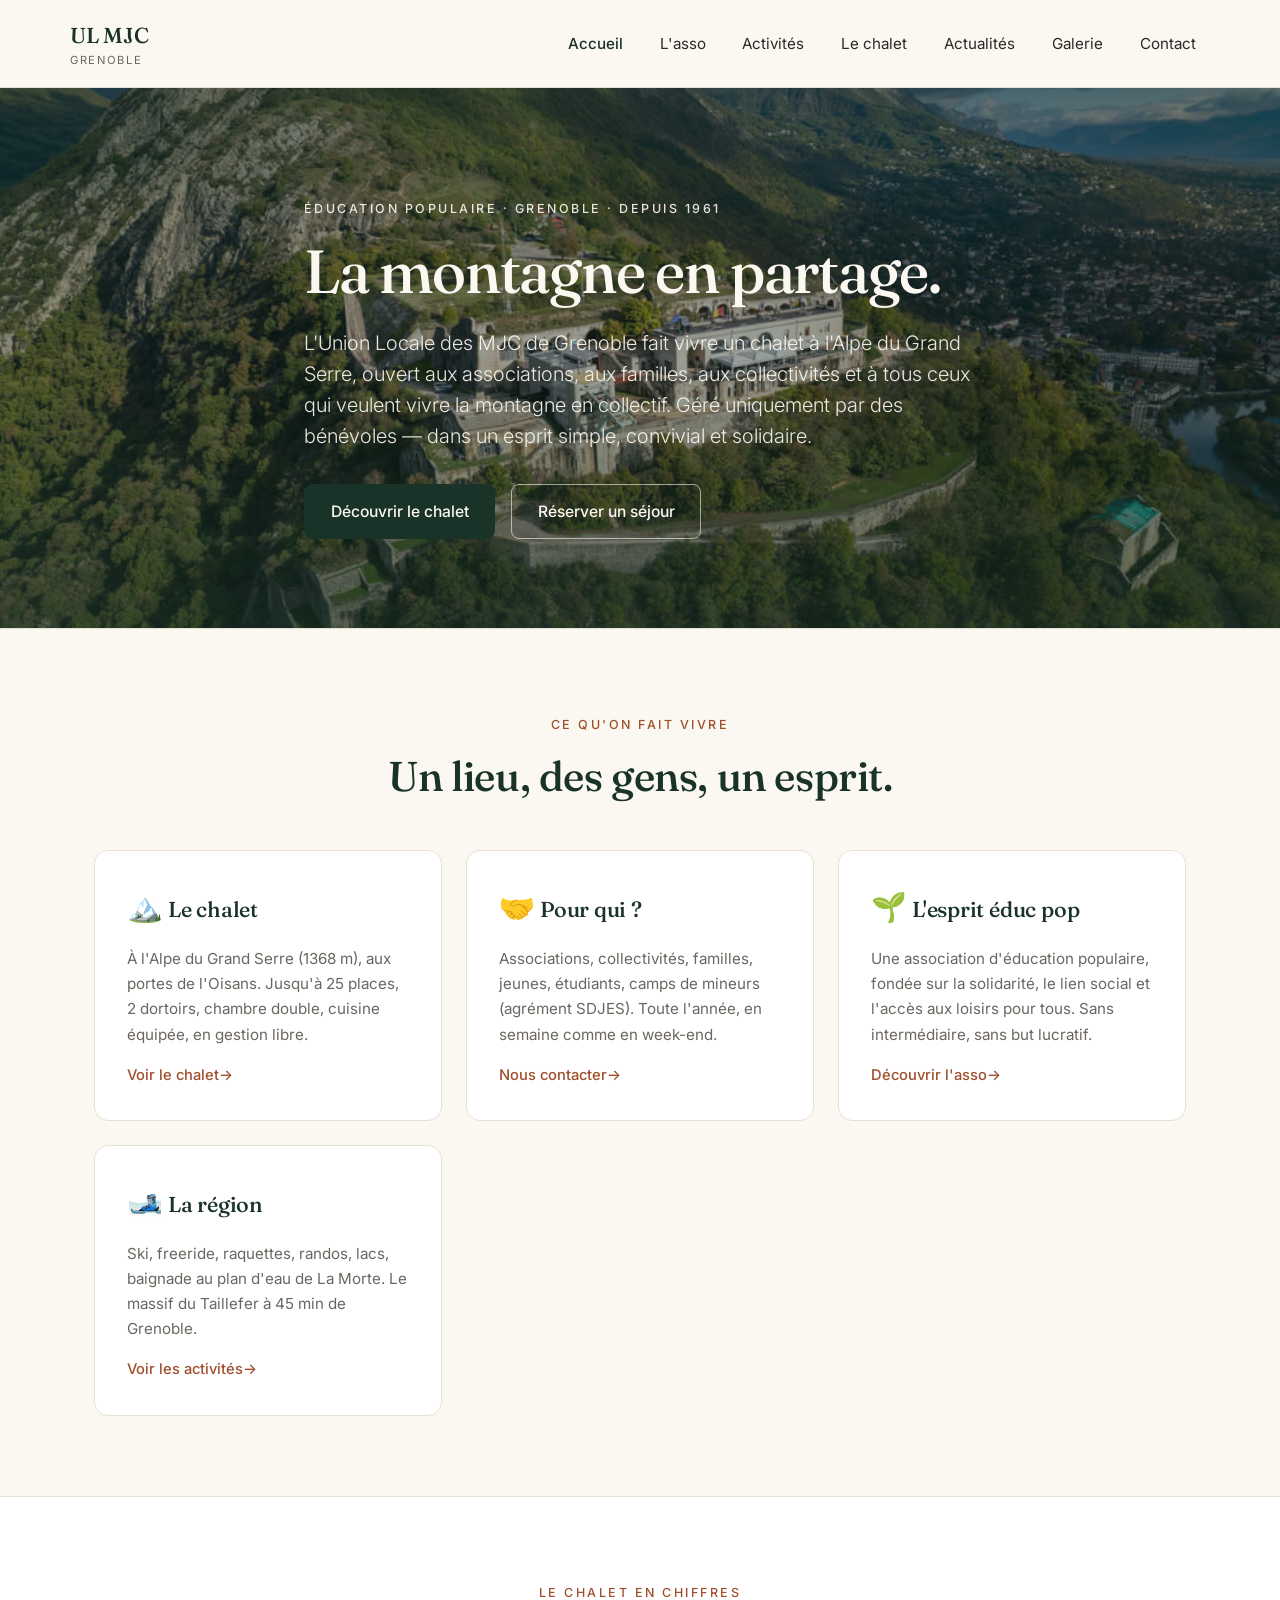
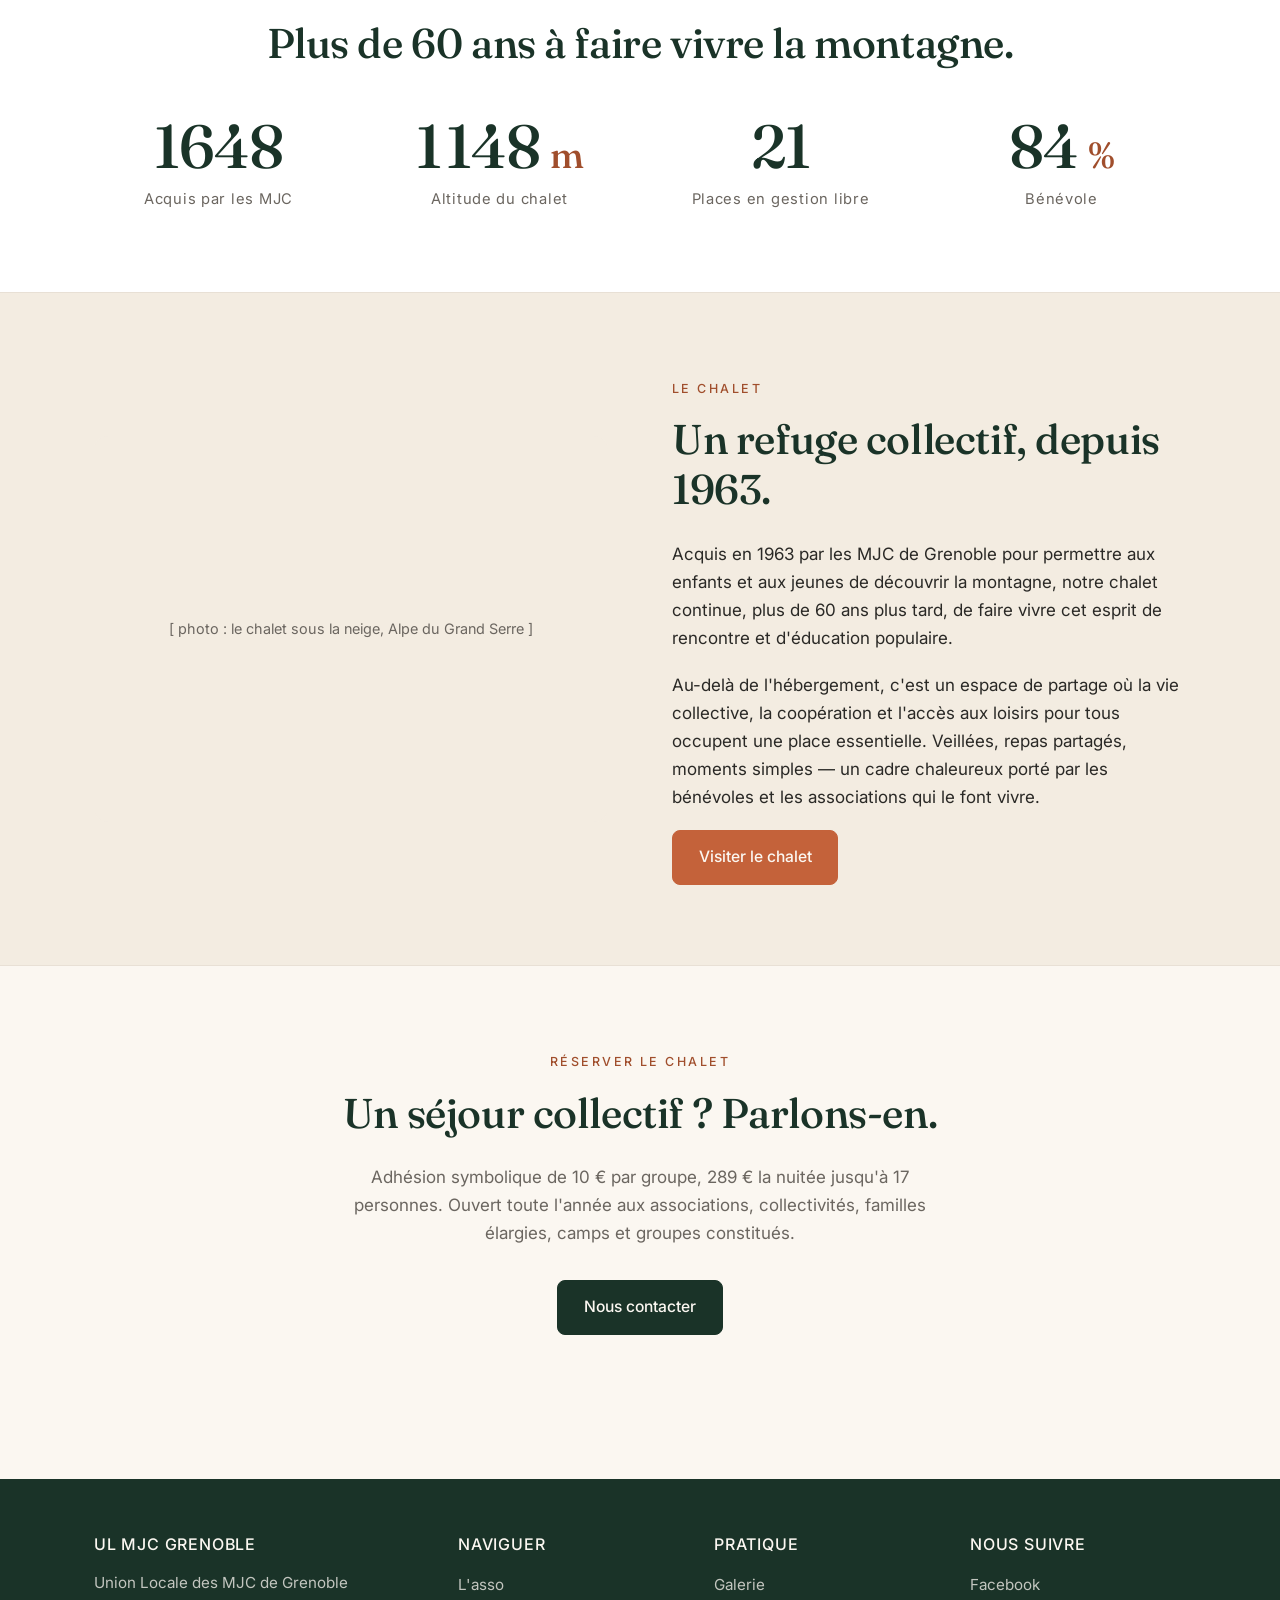
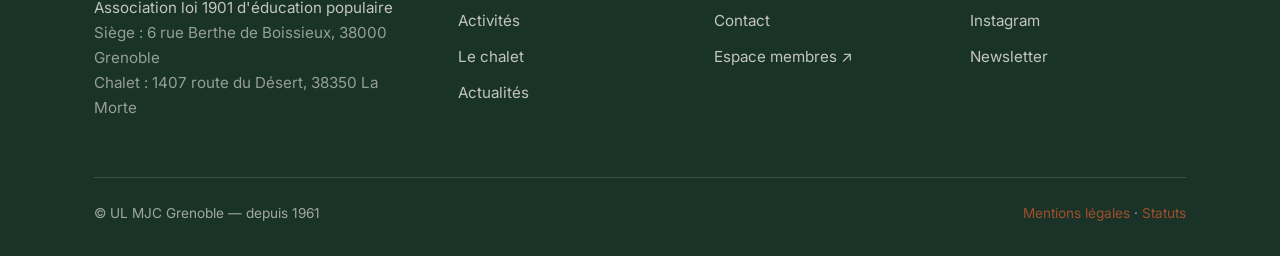
==== commit 9ad8b2f2: "Hero photo Bastille + météo dynamique, mentions légales, infos asso Hero d'accueil : - Remplace la v" ====
--- a/index.html
+++ b/index.html
@@ -30,13 +30,12 @@
   </div>
 </header>
 
-<section class="hero has-video">
-  <video class="hero-video" autoplay muted loop playsinline preload="metadata" aria-hidden="true">
-    <source src="videos/hero.mp4" type="video/mp4">
-  </video>
+<section class="hero has-photo" data-weather-target>
+  <img class="hero-bg" src="images/bastille.jpg" alt="Vue aérienne du fort de la Bastille au-dessus de Grenoble" loading="eager" decoding="async">
   <div class="hero-overlay"></div>
+  <div class="weather-fx" aria-hidden="true"></div>
   <div class="container hero-content">
-    <span class="section-eyebrow">Éducation populaire · Grenoble · depuis 1963</span>
+    <span class="section-eyebrow">Éducation populaire · Grenoble · depuis 1961</span>
     <h1>La montagne en partage.</h1>
     <p class="lede">
       L'Union Locale des MJC de Grenoble fait vivre un chalet à l'Alpe du Grand Serre, ouvert aux associations,
@@ -154,6 +153,7 @@
         <p>
           Union Locale des MJC de Grenoble<br>
           Association loi 1901 d'éducation populaire<br>
+          <span class="muted">Siège : 6 rue Berthe de Boissieux, 38000 Grenoble</span><br>
           <span class="muted">Chalet : 1407 route du Désert, 38350 La Morte</span>
         </p>
       </div>
@@ -184,8 +184,8 @@
       </div>
     </div>
     <div class="footer-bottom">
-      <span>© UL MJC Grenoble — depuis 1963</span>
-      <span><a href="#">Mentions légales</a> · <a href="#">Statuts</a></span>
+      <span>© UL MJC Grenoble — depuis 1961</span>
+      <span><a href="mentions-legales.html">Mentions légales</a> · <a href="#">Statuts</a></span>
     </div>
   </div>
 </footer>
--- a/css/style.css
+++ b/css/style.css
@@ -220,18 +220,31 @@
   z-index: 3;
 }
 
-/* Vidéo de fond */
-.hero-video {
+/* Média de fond (vidéo ou photo) */
+.hero-video,
+.hero-bg {
   position: absolute;
   inset: 0;
   width: 100%;
   height: 100%;
   object-fit: cover;
   z-index: 0;
+}
+.hero-video {
   opacity: 0;
   transition: opacity 1.4s ease;
 }
 .hero-video.loaded { opacity: 1; }
+
+/* Photo : léger zoom Ken Burns + transition douce pour les filtres météo */
+.hero-bg {
+  transition: filter 1.8s ease;
+  animation: kenBurns 32s ease-in-out infinite alternate;
+}
+@keyframes kenBurns {
+  from { transform: scale(1) translate(0, 0); }
+  to   { transform: scale(1.07) translate(-1%, -1.2%); }
+}
 
 /* Overlay sombre/teinté pour lisibilité du texte */
 .hero-overlay {
@@ -243,22 +256,183 @@
   pointer-events: none;
 }
 
-/* Quand le hero a une vidéo, on inverse les couleurs du texte */
-.hero.has-video {
+/* Quand le hero a un média (vidéo ou photo), on inverse les couleurs du texte */
+.hero.has-video,
+.hero.has-photo {
   background: var(--pine);
   border-bottom: none;
 }
-.hero.has-video .section-eyebrow { color: rgba(251, 247, 241, 0.9); }
-.hero.has-video h1 { color: var(--bg); }
-.hero.has-video .lede { color: rgba(251, 247, 241, 0.92); }
-.hero.has-video .btn-ghost {
+.hero.has-video .section-eyebrow,
+.hero.has-photo .section-eyebrow { color: rgba(251, 247, 241, 0.9); }
+.hero.has-video h1,
+.hero.has-photo h1 { color: var(--bg); }
+.hero.has-video .lede,
+.hero.has-photo .lede { color: rgba(251, 247, 241, 0.92); }
+.hero.has-video .btn-ghost,
+.hero.has-photo .btn-ghost {
   color: var(--bg);
   border-color: rgba(251, 247, 241, 0.6);
 }
-.hero.has-video .btn-ghost:hover {
+.hero.has-video .btn-ghost:hover,
+.hero.has-photo .btn-ghost:hover {
   background: var(--bg);
   color: var(--pine);
 }
+
+/* ===========================================================
+   EFFETS MÉTÉO — appliqués au hero photo selon Open-Meteo
+   =========================================================== */
+
+/* Filtres image selon la météo */
+.hero.has-photo .hero-bg { filter: brightness(0.88) saturate(0.95); }
+.hero.weather-clear.is-day .hero-bg     { filter: brightness(1.0) saturate(1.08) contrast(1.02); }
+.hero.weather-clear.is-night .hero-bg   { filter: brightness(0.45) saturate(0.6) hue-rotate(200deg); }
+.hero.weather-cloud .hero-bg            { filter: brightness(0.85) saturate(0.8) contrast(0.96); }
+.hero.weather-cloud.is-night .hero-bg   { filter: brightness(0.4) saturate(0.55) hue-rotate(200deg); }
+.hero.weather-fog .hero-bg              { filter: blur(2px) brightness(0.92) saturate(0.65); }
+.hero.weather-rain .hero-bg             { filter: brightness(0.68) saturate(0.7) contrast(1.05); }
+.hero.weather-rain.is-night .hero-bg    { filter: brightness(0.35) saturate(0.45) hue-rotate(200deg); }
+.hero.weather-snow .hero-bg             { filter: brightness(0.95) saturate(0.5) contrast(1.05); }
+.hero.weather-snow.is-night .hero-bg    { filter: brightness(0.55) saturate(0.4) hue-rotate(200deg); }
+.hero.weather-thunder .hero-bg          { filter: brightness(0.45) saturate(0.5); }
+
+/* Calque pour les particules animées (pluie, neige, brouillard, éclair) */
+.weather-fx {
+  position: absolute;
+  inset: 0;
+  z-index: 1;
+  pointer-events: none;
+  overflow: hidden;
+}
+
+/* Pluie : stries diagonales animées sur deux couches */
+.hero.weather-rain .weather-fx::before,
+.hero.weather-rain .weather-fx::after {
+  content: '';
+  position: absolute;
+  inset: -20% -10%;
+  background-image: repeating-linear-gradient(
+    102deg,
+    transparent 0,
+    transparent 6px,
+    rgba(220, 235, 255, 0.35) 6px,
+    rgba(220, 235, 255, 0.35) 7px
+  );
+  animation: rainFall 0.55s linear infinite;
+}
+.hero.weather-rain .weather-fx::after {
+  inset: -25% -15%;
+  background-image: repeating-linear-gradient(
+    104deg,
+    transparent 0,
+    transparent 10px,
+    rgba(220, 235, 255, 0.22) 10px,
+    rgba(220, 235, 255, 0.22) 11px
+  );
+  animation-duration: 0.85s;
+}
+@keyframes rainFall {
+  from { transform: translate(0, -10%); }
+  to   { transform: translate(-4%, 10%); }
+}
+
+/* Neige : flocons via radial-gradients sur deux couches */
+.hero.weather-snow .weather-fx::before,
+.hero.weather-snow .weather-fx::after {
+  content: '';
+  position: absolute;
+  inset: -10% 0 -10% 0;
+  background-image:
+    radial-gradient(2px 2px at 12% 14%, rgba(255,255,255,0.9), transparent 70%),
+    radial-gradient(1.5px 1.5px at 28% 32%, rgba(255,255,255,0.85), transparent 70%),
+    radial-gradient(2.5px 2.5px at 48% 8%, rgba(255,255,255,0.95), transparent 70%),
+    radial-gradient(1.5px 1.5px at 64% 45%, rgba(255,255,255,0.8), transparent 70%),
+    radial-gradient(2px 2px at 82% 18%, rgba(255,255,255,0.9), transparent 70%),
+    radial-gradient(2px 2px at 92% 70%, rgba(255,255,255,0.85), transparent 70%),
+    radial-gradient(1.5px 1.5px at 18% 78%, rgba(255,255,255,0.8), transparent 70%),
+    radial-gradient(2px 2px at 54% 88%, rgba(255,255,255,0.9), transparent 70%);
+  background-size: 100% 50vh;
+  background-repeat: repeat-y;
+  animation: snowFall 14s linear infinite;
+}
+.hero.weather-snow .weather-fx::after {
+  background-size: 100% 70vh;
+  opacity: 0.65;
+  animation-duration: 22s;
+  animation-direction: reverse;
+}
+@keyframes snowFall {
+  from { background-position: 0 0; }
+  to   { background-position: 4% 100vh; }
+}
+
+/* Brouillard : voile blanc qui ondule lentement */
+.hero.weather-fog .weather-fx::before {
+  content: '';
+  position: absolute;
+  inset: 0;
+  background:
+    radial-gradient(ellipse at 30% 60%, rgba(255,255,255,0.4) 0%, transparent 60%),
+    radial-gradient(ellipse at 70% 40%, rgba(255,255,255,0.35) 0%, transparent 55%),
+    linear-gradient(180deg, rgba(255,255,255,0.15) 0%, rgba(255,255,255,0.25) 100%);
+  animation: fogDrift 18s ease-in-out infinite alternate;
+}
+@keyframes fogDrift {
+  from { transform: translateX(-2%); opacity: 0.85; }
+  to   { transform: translateX(2%);  opacity: 1; }
+}
+
+/* Orage : pluie + flash blanc occasionnel */
+.hero.weather-thunder .weather-fx::before {
+  content: '';
+  position: absolute;
+  inset: -20% -10%;
+  background-image: repeating-linear-gradient(
+    102deg,
+    transparent 0,
+    transparent 6px,
+    rgba(220, 235, 255, 0.4) 6px,
+    rgba(220, 235, 255, 0.4) 7px
+  );
+  animation: rainFall 0.45s linear infinite;
+}
+.hero.weather-thunder .weather-fx::after {
+  content: '';
+  position: absolute;
+  inset: 0;
+  background: rgba(255, 255, 240, 0);
+  animation: thunderFlash 7s linear infinite;
+}
+@keyframes thunderFlash {
+  0%, 92%, 100% { background-color: rgba(255, 255, 240, 0); }
+  93%           { background-color: rgba(255, 255, 240, 0.55); }
+  94%           { background-color: rgba(255, 255, 240, 0); }
+  96%           { background-color: rgba(255, 255, 240, 0.35); }
+  97%           { background-color: rgba(255, 255, 240, 0); }
+}
+
+/* Indicateur météo discret en bas du hero */
+.weather-badge {
+  position: absolute;
+  bottom: 1.2rem;
+  right: 1.5rem;
+  z-index: 3;
+  display: inline-flex;
+  align-items: center;
+  gap: 0.4rem;
+  padding: 0.35rem 0.75rem;
+  background: rgba(26, 51, 40, 0.55);
+  backdrop-filter: blur(8px);
+  border: 1px solid rgba(251, 247, 241, 0.2);
+  border-radius: 999px;
+  color: rgba(251, 247, 241, 0.92);
+  font-size: 0.8rem;
+  letter-spacing: 0.03em;
+  opacity: 0;
+  transition: opacity 0.6s ease;
+}
+.weather-badge.shown { opacity: 1; }
+.weather-badge .weather-emoji { font-size: 0.95rem; }
 
 .hero-content {
   max-width: 720px;
@@ -370,6 +544,7 @@
 .footer-grid a { color: rgba(251, 247, 241, 0.75); border: none; font-size: 0.95rem; }
 .footer-grid a:hover { color: var(--bg); border: none; }
 .footer-grid p { color: rgba(251, 247, 241, 0.75); font-size: 0.95rem; }
+.site-footer .muted { color: rgba(251, 247, 241, 0.55); }
 .footer-bottom {
   border-top: 1px solid rgba(251, 247, 241, 0.15);
   padding-top: 1.5rem;
@@ -404,6 +579,17 @@
 .prose h3 { margin-top: 2rem; }
 .prose ul { padding-left: 1.5rem; }
 .prose li { margin-bottom: 0.5rem; }
+
+.prose-callout {
+  background: var(--bg-soft);
+  border-left: 4px solid var(--terra);
+  border-radius: var(--radius-sm);
+  padding: 1.2rem 1.5rem;
+  margin: 1.5rem 0 2rem;
+}
+.prose-callout p { margin-bottom: 0.5rem; }
+.prose-callout p:last-child { margin-bottom: 0; }
+.prose-callout strong { color: var(--pine); }
 
 /* ---------- Galerie ---------- */
 
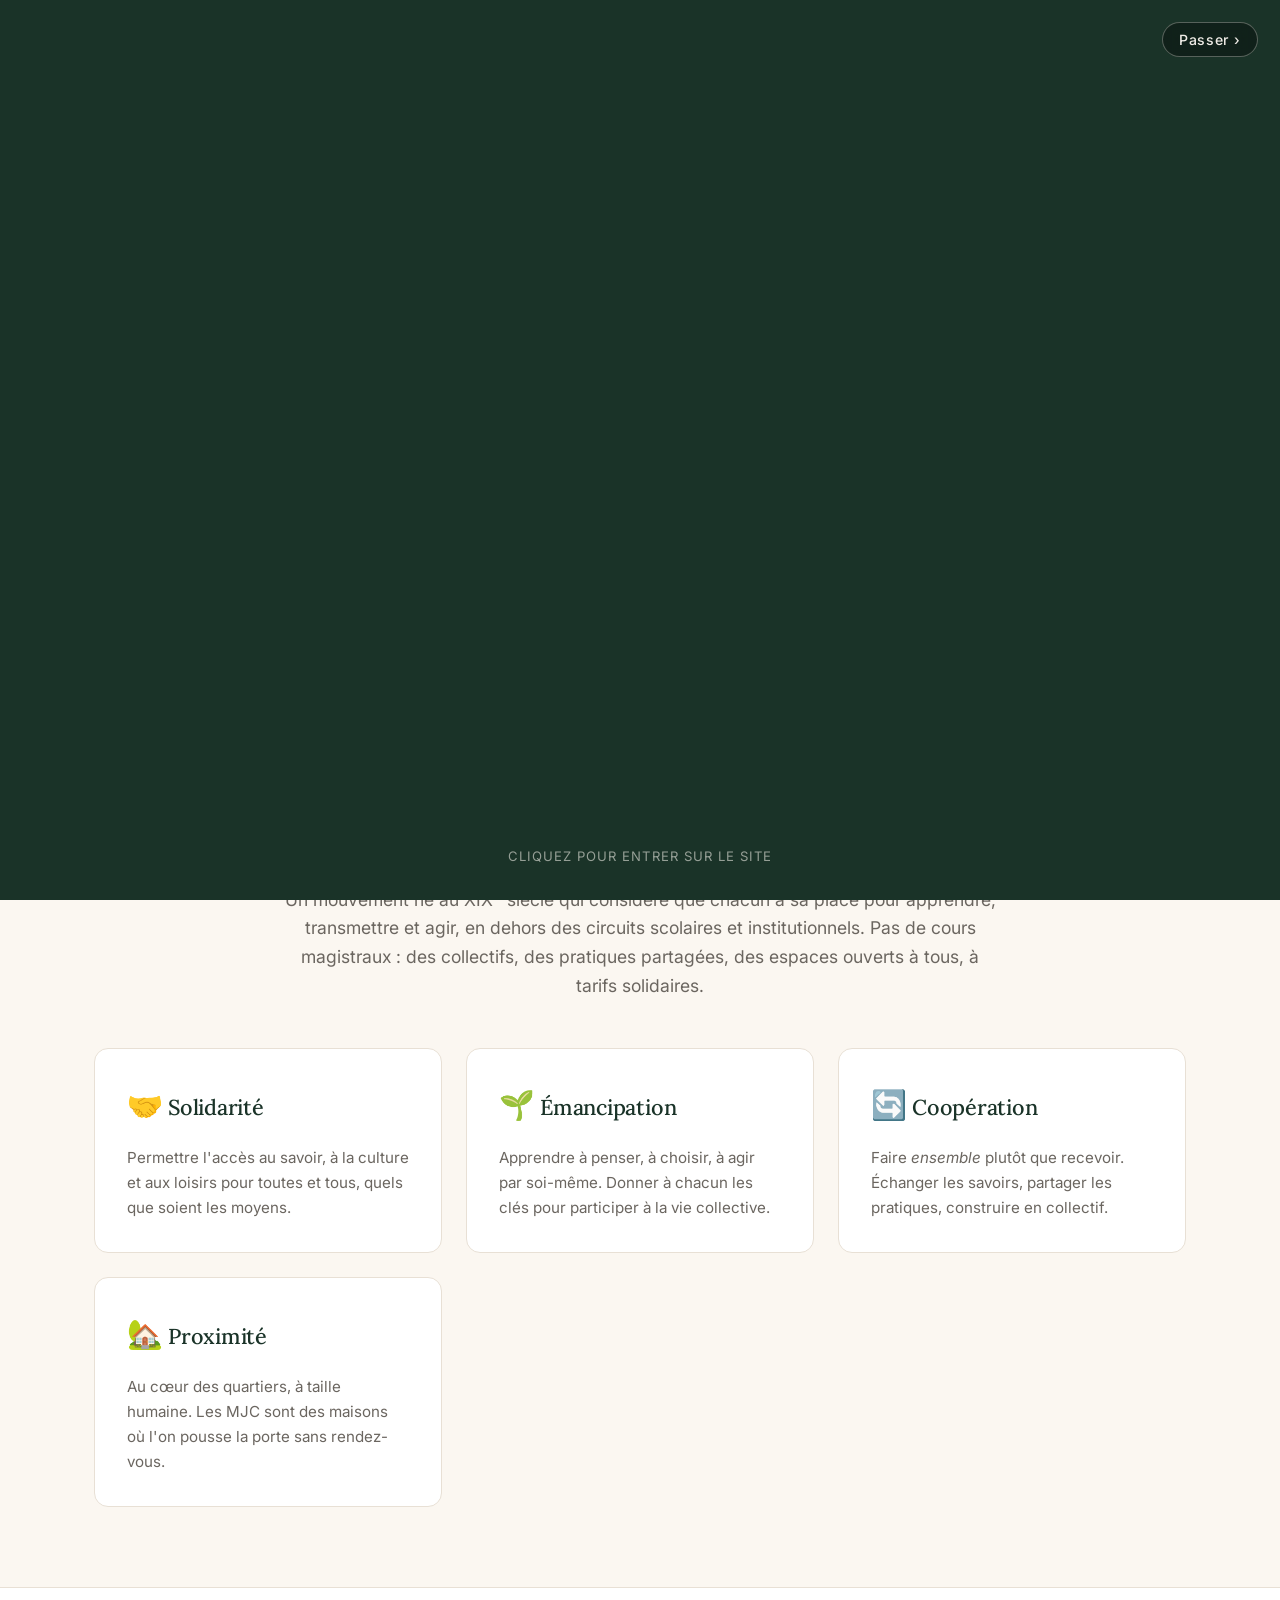
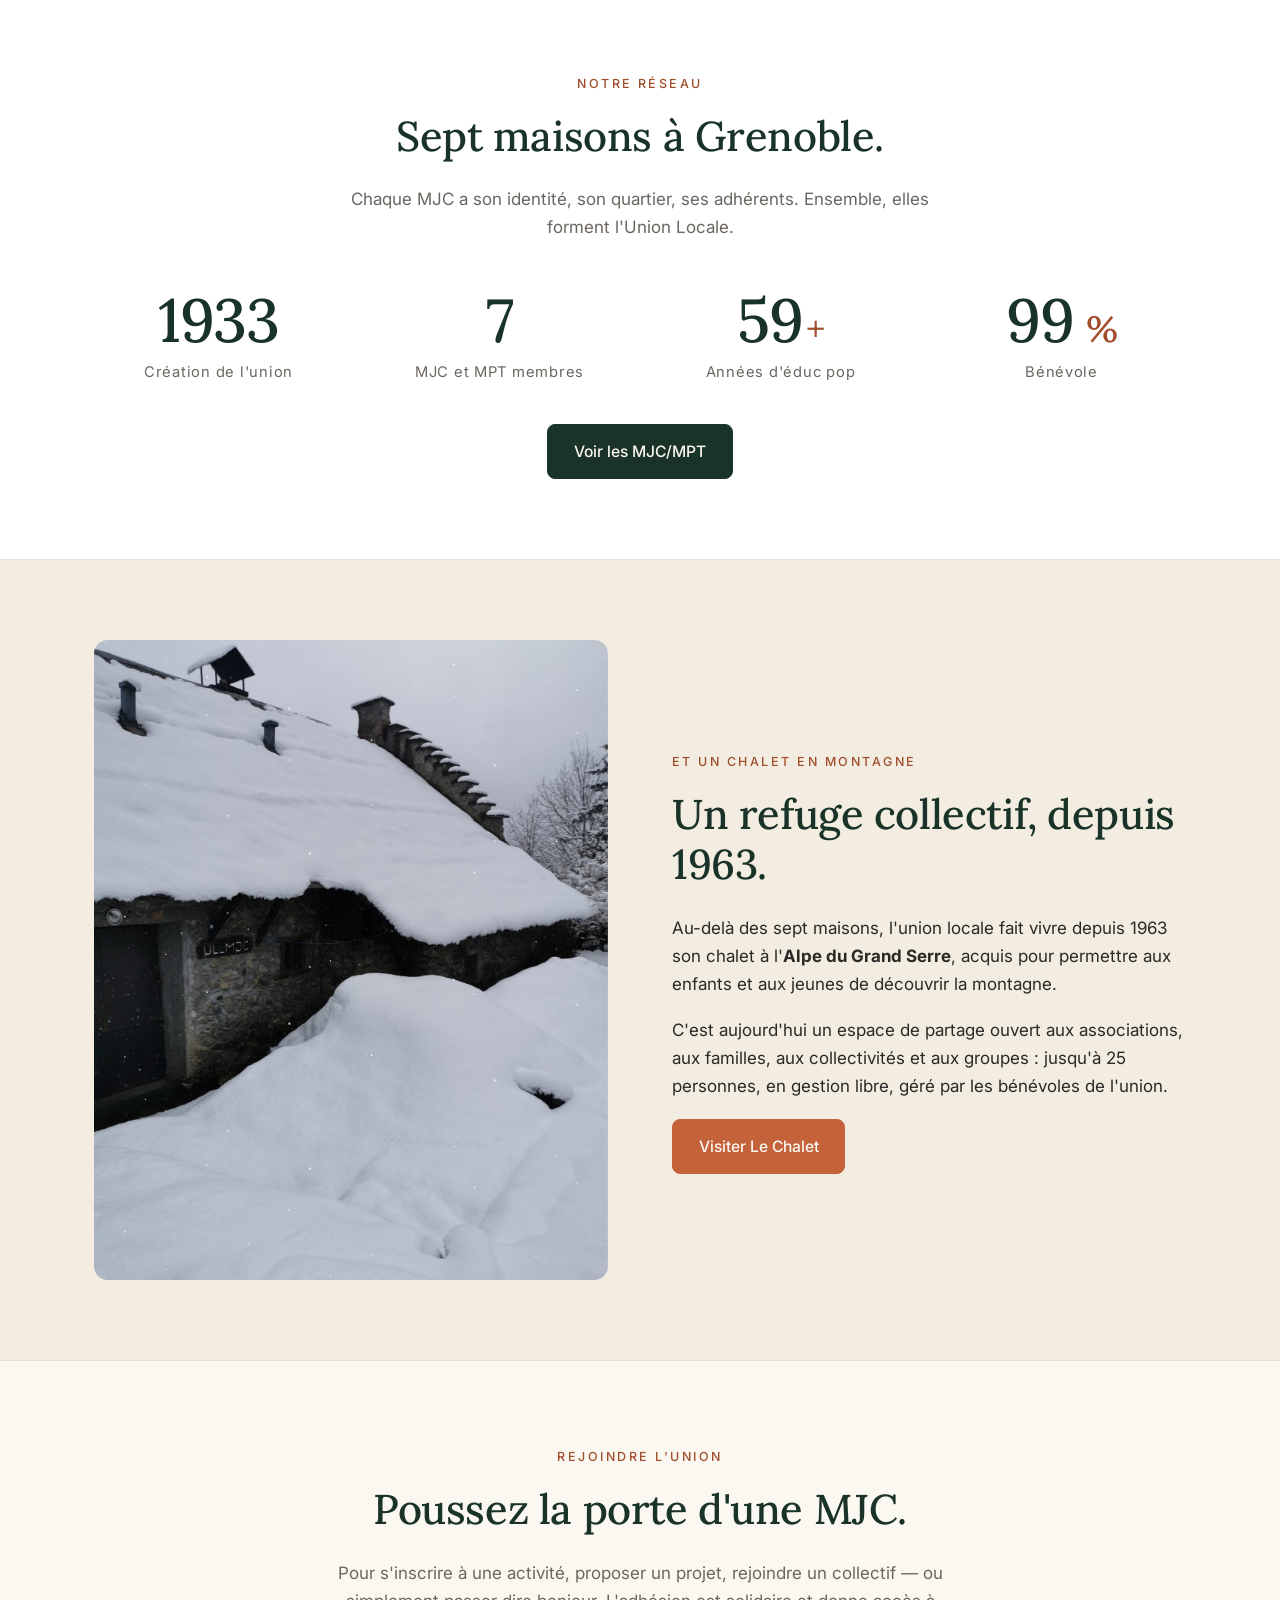
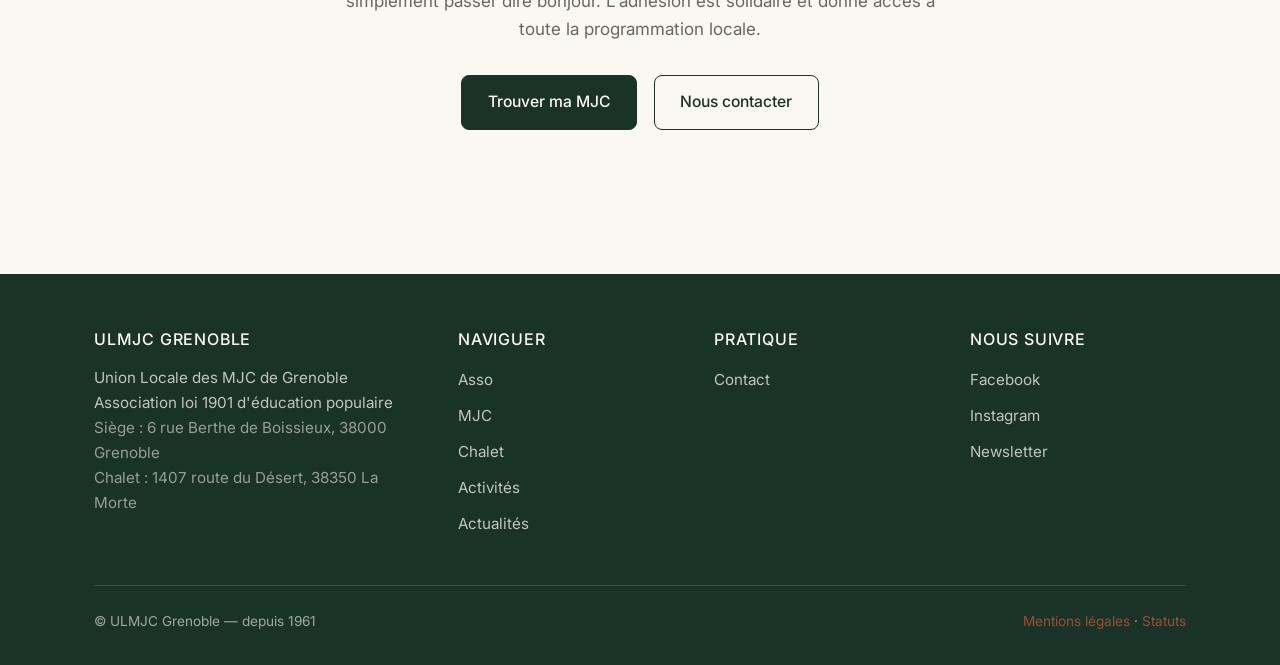
==== commit 4e56dc26: "Site complet : page MJC, popup bénévolat, analytics Matomo, SEO - Nouvelle page les-mjc.html (7 MJC/" ====
--- a/index.html
+++ b/index.html
@@ -3,131 +3,202 @@
 <head>
 <meta charset="UTF-8">
 <meta name="viewport" content="width=device-width, initial-scale=1.0">
-<meta name="description" content="L'Union Locale des MJC de Grenoble fait vivre depuis 1963 un chalet à l'Alpe du Grand Serre, ouvert aux associations, familles et groupes. Éducation populaire, gestion bénévole.">
-<title>UL MJC Grenoble — le chalet de l'Alpe du Grand Serre</title>
+<meta name="description" content="L'Union Locale des MJC de Grenoble fédère 7 maisons de quartier qui font vivre l'éducation populaire depuis 1961. Et un chalet à l'Alpe du Grand Serre.">
+<title>ULMJC Grenoble — l'éducation populaire en mouvement</title>
 <link rel="preconnect" href="https://fonts.googleapis.com">
 <link rel="preconnect" href="https://fonts.gstatic.com" crossorigin>
-<link href="https://fonts.googleapis.com/css2?family=Fraunces:opsz,wght@9..144,400;9..144,500;9..144,600&family=Inter:wght@300;400;500;600&display=swap" rel="stylesheet">
-<link rel="stylesheet" href="css/style.css">
+<link href="https://fonts.googleapis.com/css2?family=Inter:wght@300;400;500;600&family=Lora:wght@400;500;600;700&display=swap" rel="stylesheet">
+<link rel="canonical" href="https://site.ulmjcgrenoble.org/">
+<link rel="stylesheet" href="css/style.css?v=20260524-14">
+<!-- Matomo Analytics - mode anonyme (sans cookies, IP anonymisee) -->
+<script>
+  var _paq = window._paq = window._paq || [];
+  _paq.push(['disableCookies']);
+  _paq.push(['setDoNotTrack', true]);
+  _paq.push(['trackPageView']);
+  _paq.push(['enableLinkTracking']);
+  (function() {
+    var u = "//site.ulmjcgrenoble.org/matomo/";
+    _paq.push(['setTrackerUrl', u + 'matomo.php']);
+    _paq.push(['setSiteId', '1']);
+    var d = document, g = d.createElement('script'), s = d.getElementsByTagName('script')[0];
+    g.async = true; g.src = u + 'matomo.js'; s.parentNode.insertBefore(g, s);
+  })();
+</script>
+<!-- End Matomo -->
+<!-- Données structurées : identité de l'association pour Google -->
+<script type="application/ld+json">
+{
+  "@context": "https://schema.org",
+  "@graph": [
+    {
+      "@type": "Organization",
+      "@id": "https://site.ulmjcgrenoble.org/#organization",
+      "name": "Union Locale des MJC de Grenoble",
+      "alternateName": ["ULMJC Grenoble", "ULMJC", "Union Locale des Maisons de la Jeunesse et de la Culture de Grenoble"],
+      "url": "https://site.ulmjcgrenoble.org/",
+      "foundingDate": "1961-09-27",
+      "description": "Association loi 1901 d'éducation populaire qui fédère sept MJC et Maisons Pour Tous de Grenoble et gère un chalet à l'Alpe du Grand Serre.",
+      "email": "ulmjc.gre@free.fr",
+      "address": {
+        "@type": "PostalAddress",
+        "streetAddress": "6 rue Berthe de Boissieux",
+        "postalCode": "38000",
+        "addressLocality": "Grenoble",
+        "addressCountry": "FR"
+      }
+    },
+    {
+      "@type": "WebSite",
+      "@id": "https://site.ulmjcgrenoble.org/#website",
+      "url": "https://site.ulmjcgrenoble.org/",
+      "name": "ULMJC Grenoble",
+      "inLanguage": "fr",
+      "publisher": { "@id": "https://site.ulmjcgrenoble.org/#organization" }
+    }
+  ]
+}
+</script>
 </head>
 <body>
+
+<!-- Splash d'intro : logo animé, affiché 1× par session, skipable -->
+<div id="splash" class="splash" role="dialog" aria-label="Intro animée du logo ULMJC">
+  <video id="splash-video" class="splash-video" playsinline muted preload="auto" aria-hidden="true">
+    <source src="videos/intro.mp4" type="video/mp4">
+  </video>
+  <button type="button" class="splash-skip" aria-label="Passer l'intro">Passer&nbsp;›</button>
+  <div class="splash-hint" aria-hidden="true">Cliquez pour entrer sur le site</div>
+</div>
 
 <header class="site-header">
   <div class="container nav">
     <a href="index.html" class="brand">
-      UL MJC<span class="brand-sub">Grenoble</span>
+      ULMJC<span class="brand-sub">Grenoble</span>
     </a>
     <button class="nav-toggle" aria-label="Menu" onclick="document.getElementById('nav-links').classList.toggle('open')">☰</button>
     <ul class="nav-links" id="nav-links">
       <li><a href="index.html" class="active">Accueil</a></li>
-      <li><a href="asso.html">L'asso</a></li>
+      <li><a href="asso.html">Asso</a></li>
+      <li><a href="les-mjc.html">MJC</a></li>
+      <li><a href="chalet.html">Chalet</a></li>
       <li><a href="activites.html">Activités</a></li>
-      <li><a href="chalet.html">Le chalet</a></li>
       <li><a href="actus.html">Actualités</a></li>
-      <li><a href="galerie.html">Galerie</a></li>
+      <li><a href="partenariats.html">Partenaires</a></li>
       <li><a href="contact.html">Contact</a></li>
     </ul>
   </div>
 </header>
 
 <section class="hero has-photo" data-weather-target>
-  <img class="hero-bg" src="images/bastille.jpg" alt="Vue aérienne du fort de la Bastille au-dessus de Grenoble" loading="eager" decoding="async">
+  <div class="hero-bg-wrap" data-parallax>
+    <video class="hero-bg" autoplay muted loop playsinline preload="metadata" poster="images/bastille.jpg" aria-hidden="true" data-loop-start="0" data-loop-end="11.2">
+      <source src="videos/hero.mp4" type="video/mp4">
+    </video>
+  </div>
   <div class="hero-overlay"></div>
+  <div class="hero-vignette"></div>
   <div class="weather-fx" aria-hidden="true"></div>
   <div class="container hero-content">
-    <span class="section-eyebrow">Éducation populaire · Grenoble · depuis 1961</span>
-    <h1>La montagne en partage.</h1>
+    <span class="section-eyebrow">Union Locale des MJC de Grenoble · depuis 1961</span>
+    <h1>Sept maisons, un mouvement.</h1>
     <p class="lede">
-      L'Union Locale des MJC de Grenoble fait vivre un chalet à l'Alpe du Grand Serre, ouvert aux associations,
-      aux familles, aux collectivités et à tous ceux qui veulent vivre la montagne en collectif.
-      Géré uniquement par des bénévoles — dans un esprit simple, convivial et solidaire.
+      Depuis 1961, l'Union Locale des MJC de Grenoble fédère <strong>sept maisons de quartier</strong>
+      qui font vivre l'éducation populaire&nbsp;: des lieux ouverts à tous pour apprendre, créer, débattre,
+      faire ensemble. Et un chalet en montagne, à partager.
     </p>
     <div class="hero-actions">
-      <a href="chalet.html" class="btn">Découvrir le chalet</a>
-      <a href="contact.html" class="btn btn-ghost">Réserver un séjour</a>
+      <a href="les-mjc.html" class="btn">Trouver une MJC</a>
+      <a href="chalet.html" class="btn btn-ghost">Découvrir Le Chalet</a>
     </div>
   </div>
 </section>
 
 <section>
   <div class="container">
+    <div class="center reveal" style="max-width: 720px; margin: 0 auto;">
+      <span class="section-eyebrow">L'éducation populaire</span>
+      <h2>Apprendre, créer, agir — ensemble.</h2>
+      <p style="color: var(--ink-soft); font-size: 1.1rem; margin-top: 1rem;">
+        Un mouvement né au XIX<sup>e</sup> siècle qui considère que chacun a sa place pour apprendre,
+        transmettre et agir, en dehors des circuits scolaires et institutionnels. Pas de cours magistraux&nbsp;:
+        des collectifs, des pratiques partagées, des espaces ouverts à tous, à tarifs solidaires.
+      </p>
+    </div>
+    <div class="cards reveal-stagger">
+      <div class="card">
+        <div class="icon">🤝</div>
+        <h3>Solidarité</h3>
+        <p>Permettre l'accès au savoir, à la culture et aux loisirs pour toutes et tous, quels que soient les moyens.</p>
+      </div>
+      <div class="card">
+        <div class="icon">🌱</div>
+        <h3>Émancipation</h3>
+        <p>Apprendre à penser, à choisir, à agir par soi-même. Donner à chacun les clés pour participer à la vie collective.</p>
+      </div>
+      <div class="card">
+        <div class="icon">🔄</div>
+        <h3>Coopération</h3>
+        <p>Faire <em>ensemble</em> plutôt que recevoir. Échanger les savoirs, partager les pratiques, construire en collectif.</p>
+      </div>
+      <div class="card">
+        <div class="icon">🏡</div>
+        <h3>Proximité</h3>
+        <p>Au cœur des quartiers, à taille humaine. Les MJC sont des maisons où l'on pousse la porte sans rendez-vous.</p>
+      </div>
+    </div>
+  </div>
+</section>
+
+<section style="background: var(--bg-card);">
+  <div class="container">
     <div class="center reveal">
-      <span class="section-eyebrow">Ce qu'on fait vivre</span>
-      <h2>Un lieu, des gens, un esprit.</h2>
-    </div>
-    <div class="cards reveal-stagger">
-      <div class="card">
-        <div class="icon">🏔️</div>
-        <h3>Le chalet</h3>
-        <p>À l'Alpe du Grand Serre (1368 m), aux portes de l'Oisans. Jusqu'à 25 places, 2 dortoirs, chambre double, cuisine équipée, en gestion libre.</p>
-        <a href="chalet.html" class="card-link">Voir le chalet</a>
-      </div>
-      <div class="card">
-        <div class="icon">🤝</div>
-        <h3>Pour qui&nbsp;?</h3>
-        <p>Associations, collectivités, familles, jeunes, étudiants, camps de mineurs (agrément SDJES). Toute l'année, en semaine comme en week-end.</p>
-        <a href="contact.html" class="card-link">Nous contacter</a>
-      </div>
-      <div class="card">
-        <div class="icon">🌱</div>
-        <h3>L'esprit éduc pop</h3>
-        <p>Une association d'éducation populaire, fondée sur la solidarité, le lien social et l'accès aux loisirs pour tous. Sans intermédiaire, sans but lucratif.</p>
-        <a href="asso.html" class="card-link">Découvrir l'asso</a>
-      </div>
-      <div class="card">
-        <div class="icon">🎿</div>
-        <h3>La région</h3>
-        <p>Ski, freeride, raquettes, randos, lacs, baignade au plan d'eau de La Morte. Le massif du Taillefer à 45 min de Grenoble.</p>
-        <a href="activites.html" class="card-link">Voir les activités</a>
-      </div>
-    </div>
-  </div>
-</section>
-
-<section style="background: var(--bg-card);">
-  <div class="container">
-    <div class="center reveal">
-      <span class="section-eyebrow">Le chalet en chiffres</span>
-      <h2>Plus de 60 ans à faire vivre la montagne.</h2>
+      <span class="section-eyebrow">Notre réseau</span>
+      <h2>Sept maisons à Grenoble.</h2>
+      <p style="max-width: 620px; margin: 1rem auto 0; color: var(--ink-soft);">
+        Chaque MJC a son identité, son quartier, ses adhérents. Ensemble, elles forment l'Union Locale.
+      </p>
     </div>
     <div class="stats reveal-stagger">
       <div class="stat">
-        <span class="stat-num"><span data-count="1963">0</span></span>
-        <span class="stat-label">Acquis par les MJC</span>
-      </div>
-      <div class="stat">
-        <span class="stat-num"><span data-count="1368">0</span><span class="stat-suffix">&nbsp;m</span></span>
-        <span class="stat-label">Altitude du chalet</span>
-      </div>
-      <div class="stat">
-        <span class="stat-num"><span data-count="25">0</span></span>
-        <span class="stat-label">Places en gestion libre</span>
+        <span class="stat-num"><span data-count="1961">0</span></span>
+        <span class="stat-label">Création de l'union</span>
+      </div>
+      <div class="stat">
+        <span class="stat-num"><span data-count="7">0</span></span>
+        <span class="stat-label">MJC et MPT membres</span>
+      </div>
+      <div class="stat">
+        <span class="stat-num"><span data-count="60">0</span><span class="stat-suffix">+</span></span>
+        <span class="stat-label">Années d'éduc pop</span>
       </div>
       <div class="stat">
         <span class="stat-num"><span data-count="100">0</span><span class="stat-suffix">&nbsp;%</span></span>
         <span class="stat-label">Bénévole</span>
       </div>
     </div>
+    <div class="center" style="margin-top: 2.5rem;">
+      <a href="les-mjc.html" class="btn">Voir les MJC/MPT</a>
+    </div>
   </div>
 </section>
 
 <section style="background: var(--bg-soft);">
   <div class="container">
     <div class="split reveal">
-      <div class="split-img">[ photo : le chalet sous la neige, Alpe du Grand Serre ]</div>
-      <div>
-        <span class="section-eyebrow">Le chalet</span>
+      <div class="split-img split-img-portrait"><img src="images/chalet-neige.jpg" alt="Le chalet ULMJC sous la neige à l'Alpe du Grand Serre" loading="lazy"></div>
+      <div>
+        <span class="section-eyebrow">Et un chalet en montagne</span>
         <h2>Un refuge collectif, depuis 1963.</h2>
         <p>
-          Acquis en 1963 par les MJC de Grenoble pour permettre aux enfants et aux jeunes de découvrir la montagne,
-          notre chalet continue, plus de 60 ans plus tard, de faire vivre cet esprit de rencontre et d'éducation populaire.
+          Au-delà des sept maisons, l'union locale fait vivre depuis 1963 son chalet à l'<strong>Alpe du Grand Serre</strong>,
+          acquis pour permettre aux enfants et aux jeunes de découvrir la montagne.
         </p>
         <p>
-          Au-delà de l'hébergement, c'est un espace de partage où la vie collective, la coopération et l'accès aux loisirs
-          pour tous occupent une place essentielle. Veillées, repas partagés, moments simples — un cadre chaleureux porté
-          par les bénévoles et les associations qui le font vivre.
+          C'est aujourd'hui un espace de partage ouvert aux associations, aux familles, aux collectivités et aux groupes&nbsp;:
+          jusqu'à 25 personnes, en gestion libre, géré par les bénévoles de l'union.
         </p>
-        <a href="chalet.html" class="btn btn-accent">Visiter le chalet</a>
+        <a href="chalet.html" class="btn btn-accent">Visiter Le Chalet</a>
       </div>
     </div>
   </div>
@@ -135,13 +206,14 @@
 
 <section>
   <div class="container center reveal">
-    <span class="section-eyebrow">Réserver le chalet</span>
-    <h2>Un séjour collectif&nbsp;? Parlons-en.</h2>
+    <span class="section-eyebrow">Rejoindre l'union</span>
+    <h2>Poussez la porte d'une MJC.</h2>
     <p style="max-width: 620px; margin: 0 auto 2rem; color: var(--ink-soft);">
-      Adhésion symbolique de 10&nbsp;€ par groupe, 289&nbsp;€ la nuitée jusqu'à 17 personnes. Ouvert toute l'année
-      aux associations, collectivités, familles élargies, camps et groupes constitués.
+      Pour s'inscrire à une activité, proposer un projet, rejoindre un collectif — ou simplement passer dire bonjour.
+      L'adhésion est solidaire et donne accès à toute la programmation locale.
     </p>
-    <a href="contact.html" class="btn">Nous contacter</a>
+    <a href="les-mjc.html" class="btn">Trouver ma MJC</a>
+    <a href="contact.html" class="btn btn-ghost" style="margin-left: 0.75rem;">Nous contacter</a>
   </div>
 </section>
 
@@ -149,7 +221,7 @@
   <div class="container">
     <div class="footer-grid">
       <div>
-        <h4>UL MJC Grenoble</h4>
+        <h4>ULMJC Grenoble</h4>
         <p>
           Union Locale des MJC de Grenoble<br>
           Association loi 1901 d'éducation populaire<br>
@@ -160,18 +232,17 @@
       <div>
         <h4>Naviguer</h4>
         <ul>
-          <li><a href="asso.html">L'asso</a></li>
+          <li><a href="asso.html">Asso</a></li>
+          <li><a href="les-mjc.html">MJC</a></li>
+          <li><a href="chalet.html">Chalet</a></li>
           <li><a href="activites.html">Activités</a></li>
-          <li><a href="chalet.html">Le chalet</a></li>
           <li><a href="actus.html">Actualités</a></li>
         </ul>
       </div>
       <div>
         <h4>Pratique</h4>
         <ul>
-          <li><a href="galerie.html">Galerie</a></li>
           <li><a href="contact.html">Contact</a></li>
-          <li><a href="https://app.ulmjcgrenoble.org/" target="_blank" rel="noopener">Espace membres ↗</a></li>
         </ul>
       </div>
       <div>
@@ -184,12 +255,13 @@
       </div>
     </div>
     <div class="footer-bottom">
-      <span>© UL MJC Grenoble — depuis 1961</span>
+      <span>© ULMJC Grenoble — depuis 1961</span>
       <span><a href="mentions-legales.html">Mentions légales</a> · <a href="#">Statuts</a></span>
     </div>
   </div>
 </footer>
 
-<script src="js/main.js"></script>
+<script src="js/main.js?v=20260524-14"></script>
+
 </body>
 </html>
--- a/css/style.css
+++ b/css/style.css
@@ -1,7 +1,7 @@
 /* =========================================================
    ULMJC Grenoble — style nordique chaleureux
    Palette : crème, pin foncé, terre cuite, charbon chaud
-   Typo : Fraunces (titres) + Inter (texte)
+   Typo : Lora (titres) + Inter (texte)
    ========================================================= */
 
 :root {
@@ -36,13 +36,14 @@
 }
 
 h1, h2, h3, h4 {
-  font-family: 'Fraunces', Georgia, serif;
+  font-family: 'Lora', Georgia, serif;
   font-weight: 500;
   color: var(--pine);
   letter-spacing: -0.01em;
   margin: 0 0 0.6em;
   line-height: 1.2;
 }
+
 
 h1 { font-size: clamp(2.4rem, 5vw, 3.8rem); letter-spacing: -0.02em; }
 h2 { font-size: clamp(1.8rem, 3.5vw, 2.6rem); }
@@ -87,7 +88,7 @@
 }
 
 .brand {
-  font-family: 'Fraunces', serif;
+  font-family: 'Lora', Georgia, serif;
   font-size: 1.35rem;
   font-weight: 500;
   color: var(--pine);
@@ -222,28 +223,80 @@
 
 /* Média de fond (vidéo ou photo) */
 .hero-video,
+.hero-bg-wrap {
+  position: absolute;
+  inset: 0;
+  z-index: 0;
+}
+.hero-video {
+  width: 100%;
+  height: 100%;
+  object-fit: cover;
+  opacity: 0;
+  transition: opacity 1.4s ease;
+}
+.hero-video.loaded { opacity: 1; }
+
+/* Wrapper photo : zone du parallaxe au scroll (JS animera translateY ici) */
+.hero-bg-wrap {
+  overflow: hidden;
+  will-change: transform;
+  /* le wrapper déborde un peu en haut/bas pour absorber le mouvement parallaxe */
+  top: -8%;
+  bottom: -8%;
+  inset-block: -8%;
+}
+
+/* Photo : Ken Burns plus marqué (scale + dérive lente) */
 .hero-bg {
   position: absolute;
   inset: 0;
   width: 100%;
   height: 100%;
   object-fit: cover;
-  z-index: 0;
-}
-.hero-video {
-  opacity: 0;
-  transition: opacity 1.4s ease;
-}
-.hero-video.loaded { opacity: 1; }
-
-/* Photo : léger zoom Ken Burns + transition douce pour les filtres météo */
-.hero-bg {
   transition: filter 1.8s ease;
-  animation: kenBurns 32s ease-in-out infinite alternate;
+  will-change: transform, filter;
+}
+img.hero-bg {
+  animation: kenBurns 24s ease-in-out infinite alternate;
+  transform-origin: 55% 45%;
+}
+/* Vidéo : couleurs natives, aucun filtre */
+video.hero-bg {
+  background: var(--pine);
+  filter: none !important; /* override les filter météo héritées des règles .hero.weather-* */
+  animation: none;
+}
+
+/* Quand le hero contient une vidéo, on adoucit overlay + vignette
+   (la vidéo a déjà du mouvement et de la variation, pas besoin d'assombrir autant) */
+.hero:has(video.hero-bg) .hero-overlay {
+  background:
+    linear-gradient(180deg, rgba(26, 51, 40, 0.25) 0%, rgba(26, 51, 40, 0.08) 50%, rgba(26, 51, 40, 0.35) 100%);
+}
+/* Vignette plus marquée et plus serrée derrière le bloc texte */
+.hero:has(video.hero-bg) .hero-vignette {
+  background:
+    radial-gradient(ellipse 55% 60% at 28% 50%, rgba(10, 20, 15, 0.75) 0%, rgba(10, 20, 15, 0.35) 40%, transparent 75%);
+}
+/* Halo subtil sous le texte du hero pour décoller de la vidéo */
+.hero:has(video.hero-bg) h1,
+.hero:has(video.hero-bg) .lede,
+.hero:has(video.hero-bg) .section-eyebrow {
+  text-shadow: 0 1px 16px rgba(0, 0, 0, 0.65), 0 1px 3px rgba(0, 0, 0, 0.45);
+}
+
+/* Sur mobile, la vignette s'étale sur toute la largeur (le texte est centré) */
+@media (max-width: 820px) {
+  .hero:has(video.hero-bg) .hero-vignette {
+    background:
+      radial-gradient(ellipse 100% 65% at 50% 50%, rgba(10, 20, 15, 0.70) 0%, rgba(10, 20, 15, 0.35) 50%, transparent 80%);
+  }
 }
 @keyframes kenBurns {
-  from { transform: scale(1) translate(0, 0); }
-  to   { transform: scale(1.07) translate(-1%, -1.2%); }
+  0%   { transform: scale(1.08) translate(0%, 0%); }
+  50%  { transform: scale(1.14) translate(-2%, -1.5%); }
+  100% { transform: scale(1.10) translate(1.5%, -2%); }
 }
 
 /* Overlay sombre/teinté pour lisibilité du texte */
@@ -254,6 +307,22 @@
   background:
     linear-gradient(180deg, rgba(26, 51, 40, 0.55) 0%, rgba(26, 51, 40, 0.35) 50%, rgba(26, 51, 40, 0.65) 100%);
   pointer-events: none;
+}
+
+/* Vignette derrière le bloc de texte pour renforcer la lisibilité */
+.hero-vignette {
+  position: absolute;
+  inset: 0;
+  z-index: 1;
+  pointer-events: none;
+  background:
+    radial-gradient(ellipse 80% 70% at 30% 50%, rgba(20, 38, 30, 0.55) 0%, transparent 65%);
+}
+@media (max-width: 820px) {
+  .hero-vignette {
+    background:
+      radial-gradient(ellipse 110% 80% at 50% 50%, rgba(20, 38, 30, 0.55) 0%, transparent 70%);
+  }
 }
 
 /* Quand le hero a un média (vidéo ou photo), on inverse les couleurs du texte */
@@ -512,6 +581,67 @@
   font-size: 0.9rem;
 }
 .split-img img { width: 100%; height: 100%; object-fit: cover; }
+/* Variante "portrait" : on affiche la photo en entier (pas de crop) */
+.split-img-portrait {
+  aspect-ratio: auto;
+  background: transparent;
+  align-self: center;
+  max-height: 640px;
+  border-radius: var(--radius);
+  overflow: hidden;
+  position: relative;
+}
+/* Effet "chute de neige" sur la photo (deux couches pour la profondeur) */
+.split-img-portrait::before,
+.split-img-portrait::after {
+  content: '';
+  position: absolute;
+  inset: -8% 0;
+  pointer-events: none;
+  z-index: 2;
+  background-image:
+    radial-gradient(2px 2px at 6% 4%, rgba(255,255,255,0.95), transparent 70%),
+    radial-gradient(1.5px 1.5px at 14% 16%, rgba(255,255,255,0.85), transparent 70%),
+    radial-gradient(2px 2px at 22% 28%, rgba(255,255,255,0.9), transparent 70%),
+    radial-gradient(1.5px 1.5px at 30% 8%, rgba(255,255,255,0.8), transparent 70%),
+    radial-gradient(2.5px 2.5px at 38% 38%, rgba(255,255,255,0.95), transparent 70%),
+    radial-gradient(1.5px 1.5px at 46% 18%, rgba(255,255,255,0.85), transparent 70%),
+    radial-gradient(2px 2px at 54% 48%, rgba(255,255,255,0.9), transparent 70%),
+    radial-gradient(1.5px 1.5px at 62% 6%, rgba(255,255,255,0.8), transparent 70%),
+    radial-gradient(2px 2px at 70% 24%, rgba(255,255,255,0.95), transparent 70%),
+    radial-gradient(2.5px 2.5px at 78% 56%, rgba(255,255,255,0.9), transparent 70%),
+    radial-gradient(1.5px 1.5px at 86% 12%, rgba(255,255,255,0.85), transparent 70%),
+    radial-gradient(2px 2px at 94% 32%, rgba(255,255,255,0.95), transparent 70%),
+    radial-gradient(1.5px 1.5px at 10% 62%, rgba(255,255,255,0.8), transparent 70%),
+    radial-gradient(2px 2px at 26% 72%, rgba(255,255,255,0.9), transparent 70%),
+    radial-gradient(2.5px 2.5px at 42% 84%, rgba(255,255,255,0.95), transparent 70%),
+    radial-gradient(1.5px 1.5px at 58% 76%, rgba(255,255,255,0.8), transparent 70%),
+    radial-gradient(2px 2px at 74% 90%, rgba(255,255,255,0.9), transparent 70%),
+    radial-gradient(1.5px 1.5px at 90% 80%, rgba(255,255,255,0.85), transparent 70%);
+  background-size: 100% 35vh;
+  background-repeat: repeat-y;
+  animation: snowFall 6s linear infinite;
+}
+.split-img-portrait::after {
+  background-size: 100% 50vh;
+  opacity: 0.7;
+  animation-duration: 9s;
+  /* même direction que la couche principale (vers le bas), juste plus lent pour la profondeur */
+}
+.split-img-portrait img {
+  width: 100%;
+  height: auto;
+  object-fit: contain;
+  display: block;
+  animation: kenBurnsPortrait 28s ease-in-out infinite alternate;
+  transform-origin: 50% 35%;
+  will-change: transform;
+}
+@keyframes kenBurnsPortrait {
+  0%   { transform: scale(1.00) translate(0%, 0%); }
+  50%  { transform: scale(1.06) translate(-1.2%, -1.5%); }
+  100% { transform: scale(1.03) translate(1.2%, 1.5%); }
+}
 @media (max-width: 820px) {
   .split { grid-template-columns: 1fr; gap: 2rem; }
 }
@@ -672,6 +802,45 @@
 }
 .actu-item h3 { margin: 0.3rem 0 0.7rem; }
 .actu-item p { margin: 0; color: var(--ink-soft); font-size: 0.95rem; }
+
+/* Bande de photos cliquables sous une actu (ouvre le lightbox existant) */
+.actu-photos {
+  display: grid;
+  grid-template-columns: repeat(auto-fill, minmax(110px, 1fr));
+  gap: 0.5rem;
+  margin-top: 1rem;
+}
+.actu-photos[hidden] { display: none; }
+.actu-photos:empty { display: none; }
+.actu-photos a {
+  display: block;
+  aspect-ratio: 4 / 3;
+  overflow: hidden;
+  border-radius: var(--radius-sm);
+  background: var(--bg);
+  border: 1px solid var(--line);
+  cursor: zoom-in;
+  transition: transform 0.2s ease, box-shadow 0.2s ease, border-color 0.2s ease;
+}
+.actu-photos a img {
+  width: 100%;
+  height: 100%;
+  object-fit: cover;
+  display: block;
+  transition: transform 0.4s ease;
+}
+.actu-photos a:hover {
+  transform: translateY(-2px);
+  box-shadow: 0 4px 12px rgba(42, 41, 38, 0.12);
+  border-color: var(--pine-soft);
+}
+.actu-photos a:hover img {
+  transform: scale(1.06);
+}
+.actu-photos a:focus-visible {
+  outline: 2px solid var(--terra);
+  outline-offset: 2px;
+}
 @media (max-width: 720px) {
   .actu-item { grid-template-columns: 1fr; gap: 0.5rem; }
 }
@@ -709,7 +878,7 @@
   text-align: center;
 }
 .stat .stat-num {
-  font-family: 'Fraunces', serif;
+  font-family: 'Lora', Georgia, serif;
   font-size: clamp(2.5rem, 5vw, 3.8rem);
   font-weight: 500;
   color: var(--pine);
@@ -825,3 +994,1216 @@
     transform: none !important;
   }
 }
+
+/* ===========================================================
+   TIMELINE INTERACTIVE — page asso.html
+   =========================================================== */
+
+.timeline {
+  list-style: none;
+  padding: 0;
+  margin: 3rem auto 2rem;
+  max-width: 940px;
+  position: relative;
+  counter-reset: timeline;
+}
+/* Ligne verticale au centre (desktop) */
+.timeline::before {
+  content: '';
+  position: absolute;
+  left: 50%;
+  top: 12px;
+  bottom: 12px;
+  width: 2px;
+  background: var(--line);
+  transform: translateX(-50%);
+  z-index: 0;
+}
+/* Ligne "remplie" qui grandit au scroll */
+.timeline::after {
+  content: '';
+  position: absolute;
+  left: 50%;
+  top: 12px;
+  width: 2px;
+  height: var(--timeline-fill, 0%);
+  background: linear-gradient(180deg, var(--terra) 0%, var(--pine) 100%);
+  transform: translateX(-50%);
+  z-index: 1;
+  transition: height 0.2s ease-out;
+  pointer-events: none;
+}
+
+.timeline-item {
+  position: relative;
+  width: 50%;
+  padding: 0 2.5rem 2.5rem;
+  box-sizing: border-box;
+}
+.timeline-item:nth-child(even) {
+  margin-left: 50%;
+}
+
+.timeline-marker {
+  position: absolute;
+  width: 18px;
+  height: 18px;
+  top: 8px;
+  background: var(--bg-card);
+  border: 3px solid var(--terra);
+  border-radius: 50%;
+  z-index: 2;
+  transition: transform 0.25s, box-shadow 0.25s, border-color 0.25s;
+}
+.timeline-item:nth-child(odd) .timeline-marker { right: -9px; }
+.timeline-item:nth-child(even) .timeline-marker { left: -9px; }
+
+/* Card cliquable (bouton reset) */
+.timeline-content {
+  display: block;
+  width: 100%;
+  text-align: left;
+  background: var(--bg);
+  border: 1px solid var(--line);
+  border-radius: var(--radius);
+  padding: 1.4rem 1.6rem;
+  font: inherit;
+  color: inherit;
+  cursor: pointer;
+  transition: transform 0.2s, box-shadow 0.2s, border-color 0.2s;
+  position: relative;
+}
+.timeline-content:hover,
+.timeline-content:focus-visible {
+  transform: translateY(-3px);
+  box-shadow: var(--shadow);
+  border-color: var(--pine-soft);
+  outline: none;
+}
+.timeline-content:hover ~ .timeline-marker,
+.timeline-item:has(.timeline-content:hover) .timeline-marker {
+  transform: scale(1.25);
+  box-shadow: 0 0 0 6px rgba(196, 98, 58, 0.18);
+}
+
+.timeline-year {
+  display: block;
+  font-family: 'Lora', Georgia, serif;
+  font-size: clamp(1.5rem, 2.5vw, 1.9rem);
+  font-weight: 500;
+  color: var(--terra-dark);
+  margin-bottom: 0.3rem;
+  letter-spacing: -0.01em;
+  line-height: 1.1;
+}
+.timeline-content h3 {
+  margin: 0 0 0.5rem;
+  font-size: 1.15rem;
+  color: var(--pine);
+}
+.timeline-content p {
+  margin: 0;
+  color: var(--ink-soft);
+  font-size: 0.95rem;
+  line-height: 1.55;
+}
+
+/* Bloc détail (caché par défaut, révélé au clic) */
+.timeline-detail {
+  margin-top: 1rem;
+  padding-top: 1rem;
+  border-top: 1px dashed var(--line);
+}
+.timeline-detail p {
+  font-size: 0.92rem;
+  color: var(--ink);
+}
+.timeline-content[aria-expanded="true"] {
+  border-color: var(--pine-soft);
+  box-shadow: var(--shadow);
+}
+.timeline-content[aria-expanded="true"] .timeline-marker {
+  transform: scale(1.2);
+}
+/* Petit indicateur "+" / "−" en haut à droite de la card */
+.timeline-content::after {
+  content: '+';
+  position: absolute;
+  top: 1rem;
+  right: 1.1rem;
+  width: 24px;
+  height: 24px;
+  border-radius: 50%;
+  background: var(--bg-soft);
+  color: var(--pine);
+  display: flex;
+  align-items: center;
+  justify-content: center;
+  font-size: 1rem;
+  font-weight: 500;
+  line-height: 1;
+  transition: transform 0.2s, background 0.2s;
+}
+.timeline-content[aria-expanded="true"]::after {
+  content: '−';
+  background: var(--terra);
+  color: var(--bg);
+  transform: rotate(180deg);
+}
+
+/* Items ULMJC mis en avant en vert pine */
+.timeline-item.ulmjc .timeline-marker {
+  background: var(--pine);
+  border-color: var(--pine);
+}
+.timeline-item.ulmjc .timeline-year {
+  color: var(--pine);
+}
+.timeline-item.ulmjc .timeline-content {
+  background: var(--bg-card);
+}
+.timeline-item.ulmjc .timeline-content:hover,
+.timeline-item.ulmjc .timeline-content[aria-expanded="true"] {
+  border-color: var(--pine);
+}
+.timeline-item.ulmjc:has(.timeline-content:hover) .timeline-marker {
+  box-shadow: 0 0 0 6px rgba(26, 51, 40, 0.18);
+}
+
+/* Reveal stagger : pas d'override d'opacité sur les items animés au scroll */
+
+/* ----- Responsive : tablette/mobile, tout à gauche ----- */
+@media (max-width: 720px) {
+  .timeline::before,
+  .timeline::after {
+    left: 20px;
+    transform: none;
+  }
+  .timeline-item {
+    width: 100%;
+    padding: 0 0 2rem 50px;
+    margin-left: 0 !important;
+  }
+  .timeline-item .timeline-marker {
+    left: 12px !important;
+    right: auto !important;
+  }
+  .timeline-content {
+    padding: 1.2rem 1.3rem;
+  }
+  .timeline-content::after {
+    top: 0.9rem;
+    right: 0.9rem;
+  }
+}
+
+/* ===========================================================
+   QUIZZ — page asso.html
+   =========================================================== */
+
+.quiz {
+  max-width: 760px;
+  margin: 0 auto;
+}
+.quiz-questions {
+  list-style: none;
+  padding: 0;
+  margin: 0;
+  counter-reset: quiz;
+  gap: 1.5rem;
+}
+.quiz-questions:not([hidden]) {
+  display: grid;
+}
+.quiz-questions[hidden] { display: none; }
+.quiz-question {
+  background: var(--bg-card);
+  border: 1px solid var(--line);
+  border-radius: var(--radius);
+  padding: 1.6rem 1.8rem;
+  transition: border-color 0.2s;
+}
+.quiz-question.answered {
+  border-color: var(--pine-soft);
+}
+.quiz-question h3 {
+  margin: 0 0 1.2rem;
+  font-size: 1.1rem;
+  line-height: 1.4;
+}
+
+.quiz-answers {
+  list-style: none;
+  padding: 0;
+  margin: 0;
+  display: grid;
+  grid-template-columns: 1fr 1fr;
+  gap: 0.6rem;
+}
+@media (max-width: 600px) {
+  .quiz-answers { grid-template-columns: 1fr; }
+}
+
+.quiz-answers button {
+  display: block;
+  width: 100%;
+  text-align: left;
+  background: var(--bg);
+  border: 1px solid var(--line);
+  border-radius: var(--radius-sm);
+  padding: 0.85rem 1rem;
+  font: inherit;
+  font-size: 0.95rem;
+  color: var(--ink);
+  cursor: pointer;
+  transition: background 0.2s, border-color 0.2s, transform 0.1s;
+  position: relative;
+}
+.quiz-answers button:hover:not(:disabled) {
+  background: var(--bg-soft);
+  border-color: var(--pine-soft);
+  transform: translateX(2px);
+}
+.quiz-answers button:focus-visible {
+  outline: 2px solid var(--terra);
+  outline-offset: 2px;
+}
+.quiz-answers button:disabled {
+  cursor: default;
+  transform: none;
+}
+.quiz-answers button.correct {
+  background: rgba(45, 74, 61, 0.10);
+  border-color: var(--pine);
+  color: var(--pine);
+  font-weight: 500;
+}
+.quiz-answers button.correct::before {
+  content: '✓ ';
+  font-weight: 700;
+}
+.quiz-answers button.incorrect {
+  background: rgba(196, 98, 58, 0.10);
+  border-color: var(--terra);
+  color: var(--terra-dark);
+  text-decoration: line-through;
+  text-decoration-thickness: 1px;
+}
+.quiz-answers button.incorrect::before {
+  content: '✗ ';
+  font-weight: 700;
+  text-decoration: none;
+  display: inline-block;
+}
+
+.quiz-explanation {
+  margin: 1.2rem 0 0;
+  padding: 0.9rem 1.1rem;
+  background: var(--bg-soft);
+  border-left: 3px solid var(--terra);
+  border-radius: var(--radius-sm);
+  font-size: 0.92rem;
+  line-height: 1.55;
+  color: var(--ink);
+  animation: quizFadeIn 0.4s ease;
+}
+@keyframes quizFadeIn {
+  from { opacity: 0; transform: translateY(-4px); }
+  to   { opacity: 1; transform: translateY(0); }
+}
+
+.quiz-result {
+  margin-top: 2rem;
+  padding: 2rem 2.2rem;
+  background: var(--pine);
+  color: var(--bg);
+  border-radius: var(--radius);
+  text-align: center;
+  animation: quizFadeIn 0.5s ease;
+}
+.quiz-result h3 {
+  color: var(--bg);
+  margin: 0 0 0.8rem;
+  font-size: 1.4rem;
+}
+.quiz-score-text {
+  font-family: 'Lora', Georgia, serif;
+  font-size: clamp(2rem, 5vw, 2.8rem);
+  font-weight: 500;
+  margin: 0 0 0.5rem;
+  color: var(--bg);
+}
+.quiz-score-num { color: var(--terra); }
+.quiz-comment {
+  margin: 0 0 1.5rem;
+  font-size: 1.05rem;
+  color: rgba(251, 247, 241, 0.9);
+}
+.quiz-restart {
+  background: var(--terra);
+  border-color: var(--terra);
+}
+.quiz-restart:hover {
+  background: var(--terra-dark);
+  border-color: var(--terra-dark);
+}
+
+/* ===========================================================
+   WIDGET MÉTÉO — page chalet.html (Open-Meteo, Alpe du Grand Serre)
+   =========================================================== */
+
+.chalet-weather {
+  max-width: 720px;
+  margin: 0 auto;
+}
+.weather-card {
+  background: var(--bg-card);
+  border: 1px solid var(--line);
+  border-radius: var(--radius);
+  padding: 2rem 2.2rem;
+  box-shadow: var(--shadow);
+}
+.weather-card-header {
+  text-align: center;
+  margin-bottom: 1.5rem;
+}
+.weather-card-header h2 {
+  margin: 0.5rem 0 0;
+  font-size: clamp(1.4rem, 3vw, 1.8rem);
+}
+.weather-loading {
+  text-align: center;
+  padding: 1.5rem 1rem;
+  color: var(--ink-soft);
+  font-style: italic;
+  font-size: 0.95rem;
+}
+.weather-main {
+  display: flex;
+  align-items: center;
+  gap: 1.5rem;
+  margin-bottom: 1.5rem;
+  padding-bottom: 1.5rem;
+  border-bottom: 1px solid var(--line);
+  justify-content: center;
+}
+.weather-emoji {
+  font-size: clamp(3rem, 7vw, 4.5rem);
+  line-height: 1;
+  display: inline-block;
+  transform-origin: center;
+}
+
+/* Animations contextuelles selon la condition météo */
+.weather-card.is-clear:not(.is-night) .weather-emoji {
+  animation: weatherSpin 14s linear infinite;
+}
+/* Nuit claire : la lune respire doucement plutôt que de tourner */
+.weather-card.is-clear.is-night .weather-emoji,
+.weather-card.is-cloud.is-night .weather-emoji {
+  animation: weatherMoonGlow 4s ease-in-out infinite;
+}
+@keyframes weatherMoonGlow {
+  0%, 100% { opacity: 0.9; transform: scale(1); filter: drop-shadow(0 0 4px rgba(200, 220, 255, 0.3)); }
+  50%      { opacity: 1; transform: scale(1.05); filter: drop-shadow(0 0 14px rgba(200, 220, 255, 0.6)); }
+}
+.weather-card.is-cloud .weather-emoji {
+  animation: weatherFloat 5s ease-in-out infinite;
+}
+.weather-card.is-rain .weather-emoji {
+  animation: weatherBounce 1.4s ease-in-out infinite;
+}
+.weather-card.is-snow .weather-emoji {
+  animation: weatherSway 3.5s ease-in-out infinite;
+}
+.weather-card.is-fog .weather-emoji {
+  animation: weatherPulse 2.8s ease-in-out infinite;
+}
+.weather-card.is-thunder .weather-emoji {
+  animation: weatherShake 0.6s ease-in-out infinite;
+}
+@keyframes weatherSpin {
+  from { transform: rotate(0deg); }
+  to   { transform: rotate(360deg); }
+}
+@keyframes weatherFloat {
+  0%, 100% { transform: translateX(0); }
+  50%      { transform: translateX(10px); }
+}
+@keyframes weatherBounce {
+  0%, 100% { transform: translateY(0); }
+  50%      { transform: translateY(-8px); }
+}
+@keyframes weatherSway {
+  0%, 100% { transform: translateY(0) rotate(0deg); }
+  25%      { transform: translateY(-4px) rotate(-10deg); }
+  75%      { transform: translateY(-4px) rotate(10deg); }
+}
+@keyframes weatherPulse {
+  0%, 100% { opacity: 0.6; transform: scale(0.96); }
+  50%      { opacity: 1; transform: scale(1.04); }
+}
+@keyframes weatherShake {
+  0%, 100% { transform: translateX(0); }
+  20%, 60% { transform: translateX(-4px); }
+  40%, 80% { transform: translateX(4px); }
+}
+
+/* Entrée du widget (slide-up + fade) */
+.chalet-weather .weather-card {
+  opacity: 0;
+  transform: translateY(20px);
+  transition: opacity 0.8s cubic-bezier(0.16, 1, 0.3, 1),
+              transform 0.8s cubic-bezier(0.16, 1, 0.3, 1);
+}
+.chalet-weather .weather-card.shown {
+  opacity: 1;
+  transform: translateY(0);
+}
+.chalet-weather .weather-card:hover {
+  transform: translateY(-3px);
+  transition: transform 0.25s ease;
+}
+
+/* Note : on garde les animations même si prefers-reduced-motion,
+   elles sont gentilles (pas de strobe, pas de mouvement violent). */
+.weather-temp {
+  font-family: 'Lora', Georgia, serif;
+  font-size: clamp(2.2rem, 5vw, 3rem);
+  font-weight: 500;
+  color: var(--pine);
+  line-height: 1;
+  letter-spacing: -0.02em;
+}
+.weather-temp .weather-unit {
+  font-size: 0.55em;
+  color: var(--terra-dark);
+  margin-left: 0.1em;
+  vertical-align: top;
+  margin-top: 0.2em;
+  display: inline-block;
+}
+.weather-condition {
+  font-size: 1.05rem;
+  color: var(--ink-soft);
+  margin-top: 0.4rem;
+}
+.weather-details {
+  display: grid;
+  grid-template-columns: repeat(auto-fit, minmax(150px, 1fr));
+  gap: 1.2rem;
+  text-align: center;
+}
+.weather-detail-label {
+  display: block;
+  font-size: 0.74rem;
+  letter-spacing: 0.12em;
+  text-transform: uppercase;
+  color: var(--terra-dark);
+  font-weight: 500;
+  margin-bottom: 0.3rem;
+}
+.weather-detail-value {
+  display: block;
+  font-family: 'Lora', Georgia, serif;
+  font-size: 1.15rem;
+  color: var(--pine);
+  font-weight: 500;
+}
+.weather-meta {
+  font-size: 0.78rem;
+  color: var(--ink-soft);
+  margin: 1.3rem 0 0;
+  text-align: center;
+}
+
+/* ===========================================================
+   CARDS CLIQUABLES DU CHALET — buttons qui ouvrent le lightbox
+   =========================================================== */
+
+/* Reset du style natif du <button> pour qu'il ressemble aux .card <div> */
+.chalet-card {
+  font: inherit;
+  text-align: left;
+  cursor: pointer;
+  width: 100%;
+  color: inherit;
+}
+.chalet-card:focus-visible {
+  outline: 2px solid var(--terra);
+  outline-offset: 3px;
+}
+/* Card-link en span dans un button : on garde le visuel mais on l'aligne sur la gauche */
+.chalet-card .card-link {
+  pointer-events: none; /* le clic est géré par le button parent */
+}
+
+/* ===========================================================
+   GALERIE DU CHALET — page chalet.html (grid + lightbox)
+   =========================================================== */
+
+.chalet-gallery {
+  display: grid;
+  grid-template-columns: repeat(auto-fill, minmax(180px, 1fr));
+  gap: 0.6rem;
+  margin: 2rem 0 0;
+}
+.chalet-photo {
+  display: block;
+  position: relative;
+  aspect-ratio: 4 / 3;
+  overflow: hidden;
+  border-radius: var(--radius-sm);
+  background: var(--bg-card);
+  border: 1px solid var(--line);
+  cursor: zoom-in;
+  transition: transform 0.25s ease, box-shadow 0.25s ease;
+}
+.chalet-photo img {
+  width: 100%;
+  height: 100%;
+  object-fit: cover;
+  display: block;
+  transition: transform 0.45s ease;
+}
+.chalet-photo:hover {
+  transform: translateY(-2px);
+  box-shadow: 0 4px 14px rgba(42, 41, 38, 0.15);
+  border-color: var(--pine-soft);
+}
+.chalet-photo:hover img {
+  transform: scale(1.05);
+}
+.chalet-photo:focus-visible {
+  outline: 2px solid var(--terra);
+  outline-offset: 3px;
+}
+
+/* ----- Lightbox plein écran ----- */
+
+.lightbox {
+  position: fixed;
+  inset: 0;
+  z-index: 10000;
+  background: rgba(20, 38, 30, 0.95);
+  display: flex;
+  align-items: center;
+  justify-content: center;
+  opacity: 0;
+  pointer-events: none;
+  transition: opacity 0.3s ease;
+}
+.lightbox.open {
+  opacity: 1;
+  pointer-events: auto;
+}
+.lightbox-img {
+  max-width: 92vw;
+  max-height: 88vh;
+  object-fit: contain;
+  border-radius: 6px;
+  box-shadow: 0 10px 40px rgba(0, 0, 0, 0.5);
+  transition: opacity 0.2s ease;
+}
+.lightbox-img.swapping { opacity: 0; }
+
+.lightbox-close,
+.lightbox-prev,
+.lightbox-next {
+  position: absolute;
+  background: rgba(0, 0, 0, 0.4);
+  border: 1px solid rgba(251, 247, 241, 0.3);
+  color: rgba(251, 247, 241, 0.95);
+  cursor: pointer;
+  font-family: inherit;
+  border-radius: 999px;
+  backdrop-filter: blur(8px);
+  transition: background 0.2s, transform 0.2s;
+  display: flex;
+  align-items: center;
+  justify-content: center;
+}
+.lightbox-close:hover,
+.lightbox-prev:hover,
+.lightbox-next:hover {
+  background: rgba(0, 0, 0, 0.7);
+}
+
+.lightbox-close {
+  top: 1.2rem;
+  right: 1.2rem;
+  width: 44px;
+  height: 44px;
+  font-size: 1.5rem;
+  line-height: 1;
+}
+.lightbox-prev,
+.lightbox-next {
+  top: 50%;
+  transform: translateY(-50%);
+  width: 50px;
+  height: 50px;
+  font-size: 1.6rem;
+  line-height: 1;
+}
+.lightbox-prev { left: 1.2rem; }
+.lightbox-next { right: 1.2rem; }
+.lightbox-prev:hover { transform: translateY(-50%) translateX(-3px); }
+.lightbox-next:hover { transform: translateY(-50%) translateX(3px); }
+
+.lightbox-counter {
+  position: absolute;
+  bottom: 1.2rem;
+  left: 50%;
+  transform: translateX(-50%);
+  color: rgba(251, 247, 241, 0.85);
+  font-size: 0.88rem;
+  letter-spacing: 0.06em;
+  background: rgba(0, 0, 0, 0.35);
+  padding: 0.4rem 0.9rem;
+  border-radius: 999px;
+  backdrop-filter: blur(8px);
+}
+
+body.lightbox-active { overflow: hidden; }
+
+/* Mobile : boutons un peu plus petits, plus en bas */
+@media (max-width: 600px) {
+  .lightbox-prev,
+  .lightbox-next {
+    width: 40px;
+    height: 40px;
+    font-size: 1.3rem;
+  }
+  .lightbox-prev { left: 0.6rem; }
+  .lightbox-next { right: 0.6rem; }
+  .lightbox-close {
+    top: 0.6rem;
+    right: 0.6rem;
+    width: 38px;
+    height: 38px;
+  }
+  .lightbox-img {
+    max-width: 96vw;
+    max-height: 82vh;
+  }
+}
+
+/* ===========================================================
+   LISTE DES MJC / MPT — page les-mjc.html
+   =========================================================== */
+
+.mjc-list {
+  list-style: none;
+  padding: 0;
+  margin: 2rem 0 0;
+  display: grid;
+  gap: 1.5rem;
+}
+
+.mjc-item {
+  display: grid;
+  grid-template-columns: 200px 1fr;
+  gap: 2rem;
+  align-items: center;
+  background: var(--bg-card);
+  border: 1px solid var(--line);
+  border-radius: var(--radius);
+  padding: 1.8rem;
+  transition: border-color 0.2s, box-shadow 0.2s, transform 0.2s;
+}
+.mjc-item:hover {
+  border-color: var(--pine-soft);
+  box-shadow: var(--shadow);
+}
+
+.mjc-logo {
+  width: 200px;
+  height: 140px;
+  display: flex;
+  align-items: center;
+  justify-content: center;
+  background: var(--bg);
+  border-radius: var(--radius-sm);
+  overflow: hidden;
+}
+.mjc-logo img {
+  max-width: 90%;
+  max-height: 90%;
+  width: auto;
+  height: auto;
+  object-fit: contain;
+}
+
+/* Placeholder stylé quand un logo n'est pas dispo */
+.mjc-logo-placeholder {
+  background: linear-gradient(135deg, var(--pine) 0%, var(--pine-soft) 100%);
+  color: var(--bg);
+  font-family: 'Lora', Georgia, serif;
+  text-align: center;
+  font-size: 0.95rem;
+  letter-spacing: 0.05em;
+  line-height: 1.3;
+}
+.mjc-logo-placeholder span { display: block; padding: 0.5rem; }
+.mjc-logo-placeholder strong {
+  display: block;
+  font-size: 1.25rem;
+  margin-top: 0.3rem;
+  letter-spacing: 0;
+}
+
+.mjc-info h2 {
+  margin: 0 0 0.3rem;
+  font-size: 1.5rem;
+}
+.mjc-info .mjc-quartier {
+  font-size: 0.82rem;
+  letter-spacing: 0.15em;
+  text-transform: uppercase;
+  color: var(--terra-dark);
+  margin: 0 0 1rem;
+}
+.mjc-info .mjc-address {
+  margin: 0 0 0.7rem;
+  font-size: 0.96rem;
+  line-height: 1.5;
+}
+.mjc-info .mjc-contact {
+  margin: 0 0 0.7rem;
+  font-size: 0.94rem;
+  line-height: 1.6;
+}
+.mjc-info .mjc-link {
+  margin: 0;
+}
+.mjc-info .mjc-link a {
+  font-weight: 500;
+  font-size: 0.95rem;
+}
+
+/* Responsive : empilage sur tablette/mobile */
+@media (max-width: 720px) {
+  .mjc-item {
+    grid-template-columns: 1fr;
+    gap: 1.2rem;
+    padding: 1.4rem;
+  }
+  .mjc-logo {
+    width: 100%;
+    max-width: 240px;
+    height: 120px;
+    margin: 0 auto;
+  }
+  .mjc-info h2 {
+    text-align: center;
+    font-size: 1.35rem;
+  }
+  .mjc-info .mjc-quartier {
+    text-align: center;
+  }
+}
+
+/* ===========================================================
+   SPLASH D'INTRO — vidéo logo en overlay plein écran
+   =========================================================== */
+
+.splash {
+  position: fixed;
+  inset: 0;
+  z-index: 9999;
+  background: var(--pine);
+  display: flex;
+  align-items: center;
+  justify-content: center;
+  cursor: pointer;
+  transition: opacity 0.7s ease;
+}
+.splash.fade-out { opacity: 0; pointer-events: none; }
+.splash.hidden { display: none; }
+
+.splash-video {
+  width: 100%;
+  height: 100%;
+  object-fit: contain;
+  max-width: 100%;
+  max-height: 100%;
+}
+
+.splash-skip {
+  position: absolute;
+  top: 1.4rem;
+  right: 1.4rem;
+  z-index: 2;
+  background: rgba(0, 0, 0, 0.35);
+  backdrop-filter: blur(8px);
+  border: 1px solid rgba(251, 247, 241, 0.3);
+  color: rgba(251, 247, 241, 0.95);
+  font-family: inherit;
+  font-size: 0.88rem;
+  font-weight: 500;
+  letter-spacing: 0.05em;
+  padding: 0.5rem 1rem;
+  border-radius: 999px;
+  cursor: pointer;
+  transition: background 0.2s, transform 0.2s;
+}
+.splash-skip:hover {
+  background: rgba(0, 0, 0, 0.55);
+  transform: translateX(2px);
+}
+
+.splash-hint {
+  position: absolute;
+  bottom: 2rem;
+  left: 50%;
+  transform: translateX(-50%);
+  color: rgba(251, 247, 241, 0.55);
+  font-size: 0.82rem;
+  letter-spacing: 0.08em;
+  text-transform: uppercase;
+  opacity: 0;
+  animation: splashHintFadeIn 0.6s ease 1.5s forwards;
+  pointer-events: none;
+}
+@keyframes splashHintFadeIn {
+  to { opacity: 1; }
+}
+
+/* Bloque le scroll de la page derrière le splash */
+body.splash-active {
+  overflow: hidden;
+}
+
+/* Tablette + mobile : vidéo paysage centrée avec dégradé doux autour */
+@media (max-width: 820px) {
+  .splash {
+    background:
+      radial-gradient(ellipse 100% 80% at 50% 50%, var(--pine-soft) 0%, var(--pine) 70%);
+    padding: 2rem 1rem;
+  }
+  .splash-video {
+    width: auto;
+    height: auto;
+    max-width: 95vw;
+    max-height: 70vh;
+    border-radius: 12px;
+    box-shadow: 0 8px 30px rgba(0, 0, 0, 0.35);
+  }
+}
+
+/* Téléphone : badge skip un peu plus discret + hint plus court */
+@media (max-width: 480px) {
+  .splash-skip {
+    top: 1rem;
+    right: 1rem;
+    font-size: 0.8rem;
+    padding: 0.4rem 0.85rem;
+  }
+  .splash-hint {
+    bottom: 1.5rem;
+    font-size: 0.72rem;
+  }
+  .splash-video {
+    max-width: 92vw;
+    max-height: 60vh;
+  }
+}
+
+/* Note : on garde le splash actif même si prefers-reduced-motion,
+   l'animation du logo est douce et reste skippable avec le bouton/clic/Échap. */
+
+/* ===========================================================
+   OPTIMISATIONS MOBILE — lisibilité + ergonomie tactile
+   =========================================================== */
+
+/* Tablette et petits écrans (≤ 820px) */
+@media (max-width: 820px) {
+  /* Plus de respiration verticale, mais sections moins hautes */
+  section { padding: 3.5rem 0; }
+
+  /* Hero plus compact pour ne pas saturer l'écran */
+  .hero {
+    padding: 4.5rem 0 3.5rem;
+    min-height: 460px;
+  }
+  .hero h1 {
+    font-size: clamp(2.2rem, 7vw, 2.8rem);
+    margin-bottom: 1rem;
+  }
+  .hero .lede {
+    font-size: 1.1rem;
+    line-height: 1.55;
+    margin-bottom: 1.6rem;
+  }
+
+  /* Vignette plus marquée sur mobile (texte sur photo = besoin de contraste) */
+  .hero.has-photo .hero-vignette {
+    background:
+      linear-gradient(180deg, rgba(20, 38, 30, 0.15) 0%, rgba(20, 38, 30, 0.45) 60%, rgba(20, 38, 30, 0.70) 100%),
+      radial-gradient(ellipse 110% 80% at 50% 60%, rgba(20, 38, 30, 0.55) 0%, transparent 75%);
+  }
+
+  /* Page header un peu plus aéré */
+  .page-header {
+    padding: 3.5rem 0 2.5rem;
+  }
+  .page-header h1 {
+    font-size: clamp(2rem, 6.5vw, 2.6rem);
+  }
+  .page-header .lede {
+    font-size: 1.05rem;
+  }
+
+  /* Boutons plus visibles au doigt */
+  .btn {
+    padding: 0.95rem 1.6rem;
+    font-size: 1rem;
+  }
+
+  /* Cards : un peu plus de respiration intérieure */
+  .card {
+    padding: 1.6rem 1.4rem;
+  }
+
+  /* Stats : chiffres bien visibles */
+  .stats {
+    gap: 2.4rem;
+  }
+}
+
+/* Téléphones étroits (≤ 480px) */
+@media (max-width: 480px) {
+  /* Texte de base un poil plus grand pour la lecture */
+  body { font-size: 18px; }
+
+  /* Padding réduit pour gagner de la largeur utile */
+  .container { padding: 0 1.2rem; }
+
+  section { padding: 3rem 0; }
+
+  /* Hero encore plus compact */
+  .hero {
+    padding: 3.5rem 0 3rem;
+    min-height: 420px;
+  }
+  .hero .lede {
+    font-size: 1.05rem;
+  }
+
+  /* CTAs en pleine largeur, plus faciles à toucher */
+  .hero-actions {
+    flex-direction: column;
+    align-items: stretch;
+    gap: 0.75rem;
+  }
+  .hero-actions .btn {
+    text-align: center;
+    width: 100%;
+  }
+
+  /* Footer : une seule colonne sur écrans étroits */
+  .footer-grid {
+    grid-template-columns: 1fr;
+    gap: 2rem;
+  }
+  .footer-bottom {
+    flex-direction: column;
+    align-items: flex-start;
+    gap: 0.5rem;
+    text-align: left;
+  }
+
+  /* Cards prose-callout : moins de padding latéral */
+  .prose-callout {
+    padding: 1rem 1.2rem;
+  }
+
+  /* Badge météo : un peu plus discret */
+  .weather-badge {
+    bottom: 0.9rem;
+    right: 1rem;
+    font-size: 0.75rem;
+    padding: 0.3rem 0.65rem;
+  }
+}
+
+/* Mode paysage sur smartphone : compresser le hero */
+@media (max-height: 500px) and (orientation: landscape) {
+  .hero {
+    min-height: auto;
+    padding: 3rem 0;
+  }
+  .hero h1 {
+    font-size: clamp(1.8rem, 5vw, 2.4rem);
+    margin-bottom: 0.6rem;
+  }
+  .hero .lede {
+    font-size: 1rem;
+    margin-bottom: 1.2rem;
+  }
+}
+
+/* ============================================================
+   POPUP INVITATION BÉNÉVOLAT
+   ============================================================ */
+.volunteer-modal {
+  position: fixed;
+  inset: 0;
+  z-index: 9999;
+  display: flex;
+  align-items: center;
+  justify-content: center;
+  padding: 1.5rem;
+  opacity: 0;
+  pointer-events: none;
+  transition: opacity 0.45s ease;
+}
+.volunteer-modal[hidden] {
+  display: none;
+}
+.volunteer-modal.is-open {
+  opacity: 1;
+  pointer-events: auto;
+}
+.volunteer-backdrop {
+  position: absolute;
+  inset: 0;
+  background: rgba(15, 23, 35, 0.55);
+  backdrop-filter: blur(6px);
+  -webkit-backdrop-filter: blur(6px);
+  cursor: pointer;
+}
+.volunteer-card {
+  position: relative;
+  max-width: 480px;
+  width: 100%;
+  background: var(--bg-card, #fff);
+  border-radius: 18px;
+  padding: 2.4rem 2rem 2rem;
+  box-shadow: 0 30px 80px -20px rgba(0, 0, 0, 0.4),
+              0 10px 30px -10px rgba(0, 0, 0, 0.25);
+  text-align: center;
+  transform: translateY(20px) scale(0.96);
+  opacity: 0;
+  transition: transform 0.5s cubic-bezier(0.2, 0.9, 0.3, 1.2),
+              opacity 0.45s ease;
+}
+.volunteer-modal.is-open .volunteer-card {
+  transform: translateY(0) scale(1);
+  opacity: 1;
+}
+.volunteer-close {
+  position: absolute;
+  top: 0.7rem;
+  right: 0.9rem;
+  background: transparent;
+  border: 0;
+  font-size: 1.8rem;
+  line-height: 1;
+  color: var(--ink-soft, #6b7280);
+  cursor: pointer;
+  padding: 0.3rem 0.6rem;
+  border-radius: 50%;
+  transition: background 0.2s ease, color 0.2s ease;
+}
+.volunteer-close:hover,
+.volunteer-close:focus {
+  background: rgba(0, 0, 0, 0.06);
+  color: var(--ink, #1f2937);
+  outline: none;
+}
+.volunteer-icon {
+  font-size: 3rem;
+  margin-bottom: 0.6rem;
+  display: inline-block;
+  animation: volunteerBounce 2.6s ease-in-out infinite;
+}
+@keyframes volunteerBounce {
+  0%, 100% { transform: translateY(0) rotate(-4deg); }
+  50%      { transform: translateY(-6px) rotate(4deg); }
+}
+.volunteer-card h2 {
+  margin: 0.4rem 0 0.8rem;
+  font-size: clamp(1.4rem, 3.5vw, 1.7rem);
+}
+.volunteer-card p {
+  color: var(--ink-soft, #4b5563);
+  margin: 0.5rem 0;
+  line-height: 1.55;
+}
+.volunteer-card .muted {
+  font-size: 0.9rem;
+  font-style: italic;
+  margin-top: 0.7rem;
+}
+.volunteer-actions {
+  display: flex;
+  gap: 0.6rem;
+  justify-content: center;
+  flex-wrap: wrap;
+  margin-top: 1.4rem;
+}
+.volunteer-actions .btn {
+  margin: 0;
+}
+
+@media (max-width: 480px) {
+  .volunteer-card {
+    padding: 2rem 1.3rem 1.5rem;
+  }
+  .volunteer-icon {
+    font-size: 2.5rem;
+  }
+  .volunteer-actions .btn {
+    width: 100%;
+  }
+}
+
+/* ============================================================
+   COMPTEUR DE VISITES (footer, style éditorial discret)
+   ============================================================ */
+.visit-counter {
+  display: none; /* masqué jusqu'à ce que le JS récupère un chiffre */
+  font-style: italic;
+  color: inherit;
+  text-decoration: none;
+  opacity: 0.8;
+  transition: opacity 0.2s ease;
+  white-space: nowrap;
+}
+.visit-counter.is-ready {
+  display: inline;
+}
+.visit-counter:hover,
+.visit-counter:focus {
+  opacity: 1;
+  text-decoration: underline;
+  text-decoration-thickness: 1px;
+  text-underline-offset: 3px;
+}
+.visit-counter-icon {
+  font-style: normal;
+  margin-right: 0.15rem;
+  font-size: 0.95em;
+  opacity: 0.85;
+}
+.visit-counter-sep {
+  margin: 0 0.4rem;
+  opacity: 0.4;
+}
+[data-visit-count] {
+  font-variant-numeric: tabular-nums;
+  font-weight: 500;
+}
+
+@media (max-width: 600px) {
+  /* Sur mobile : le séparateur · disparaît, le compteur passe à la ligne */
+  .visit-counter-sep {
+    display: none;
+  }
+  .visit-counter.is-ready {
+    display: block;
+    margin-top: 0.3rem;
+  }
+}
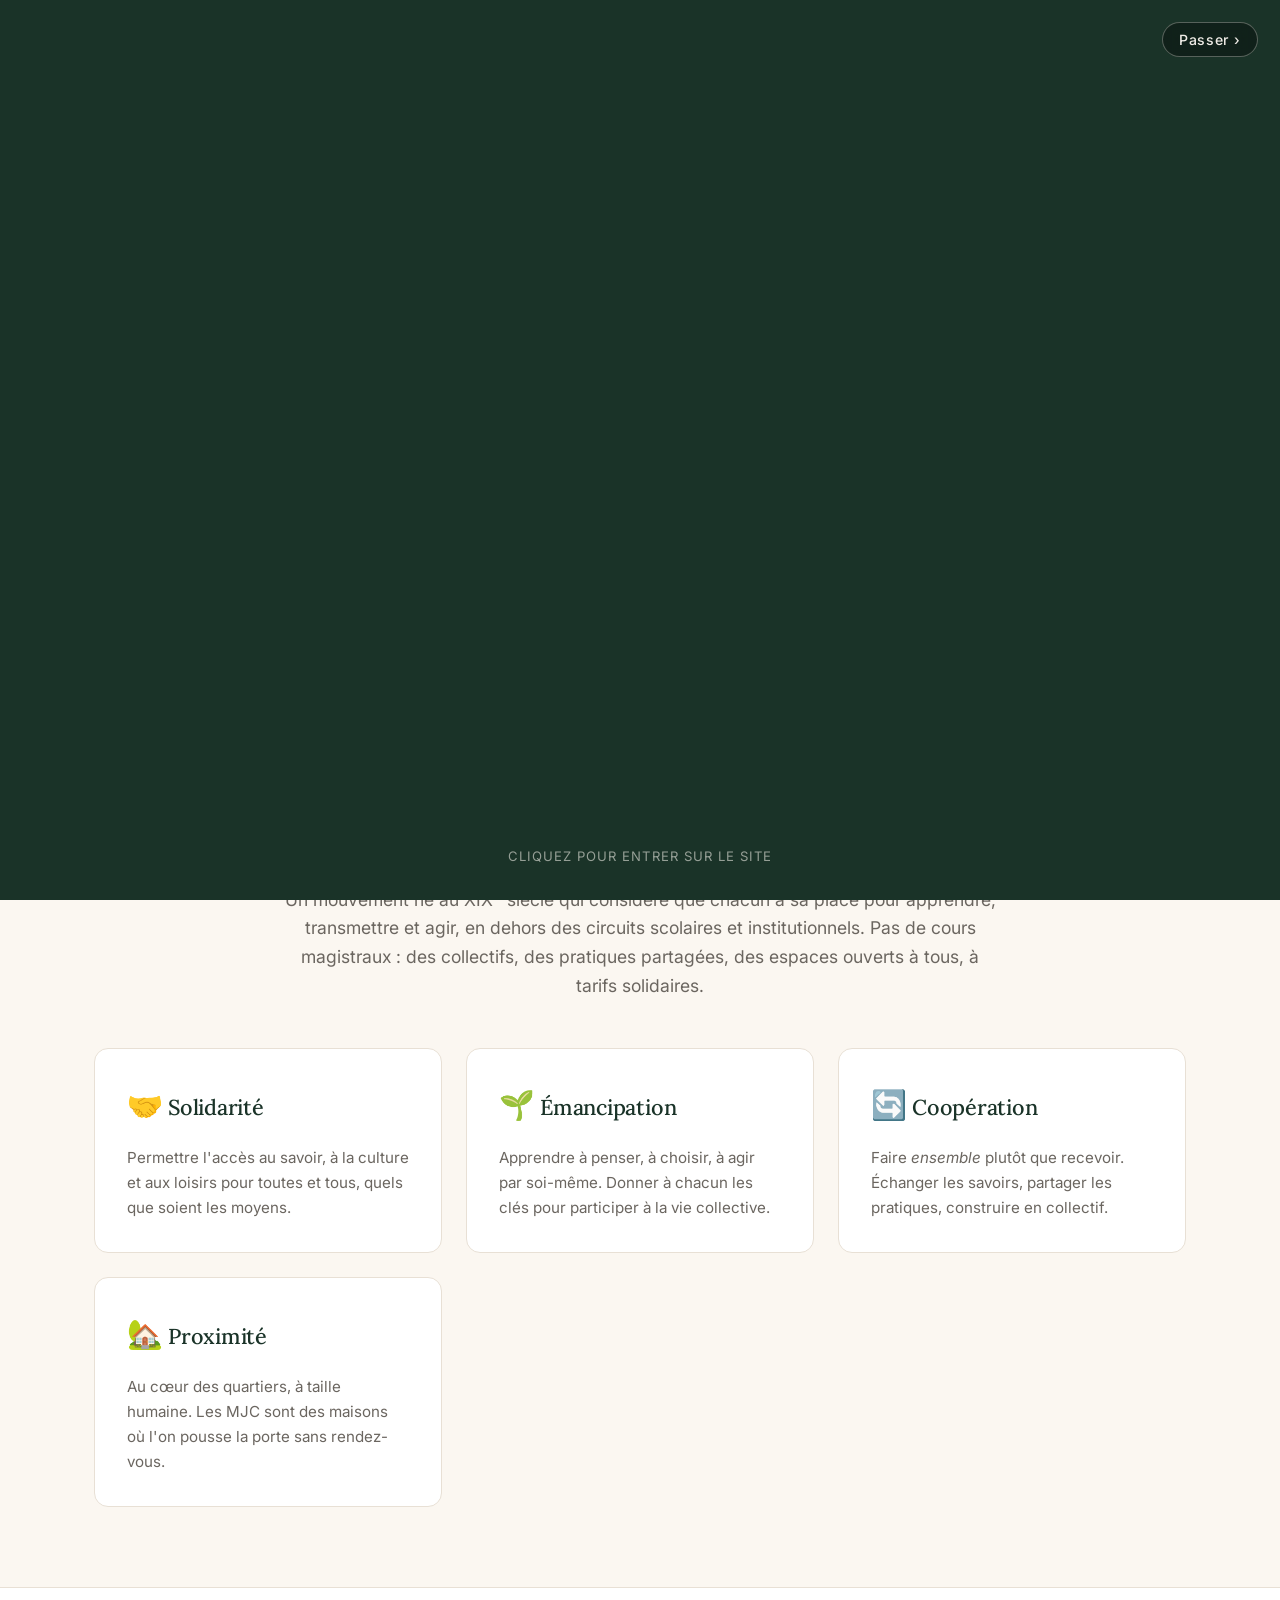
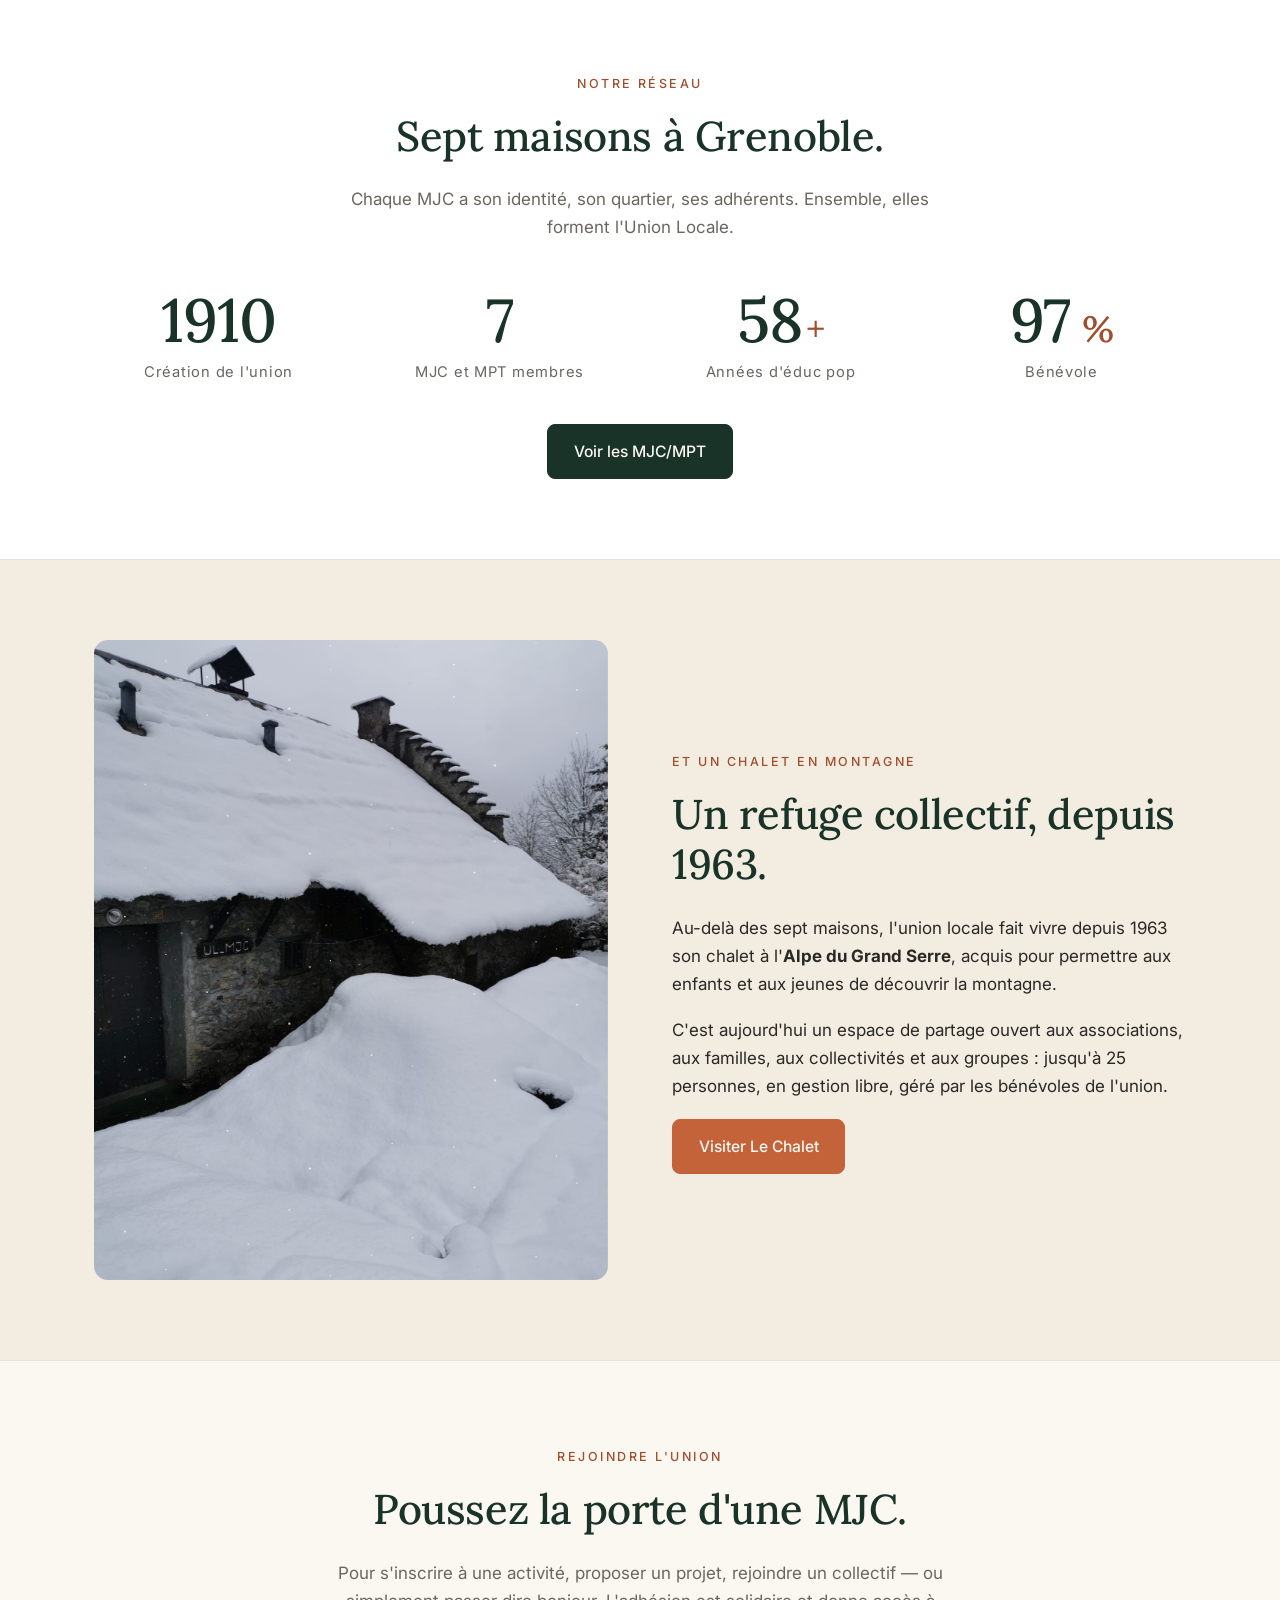
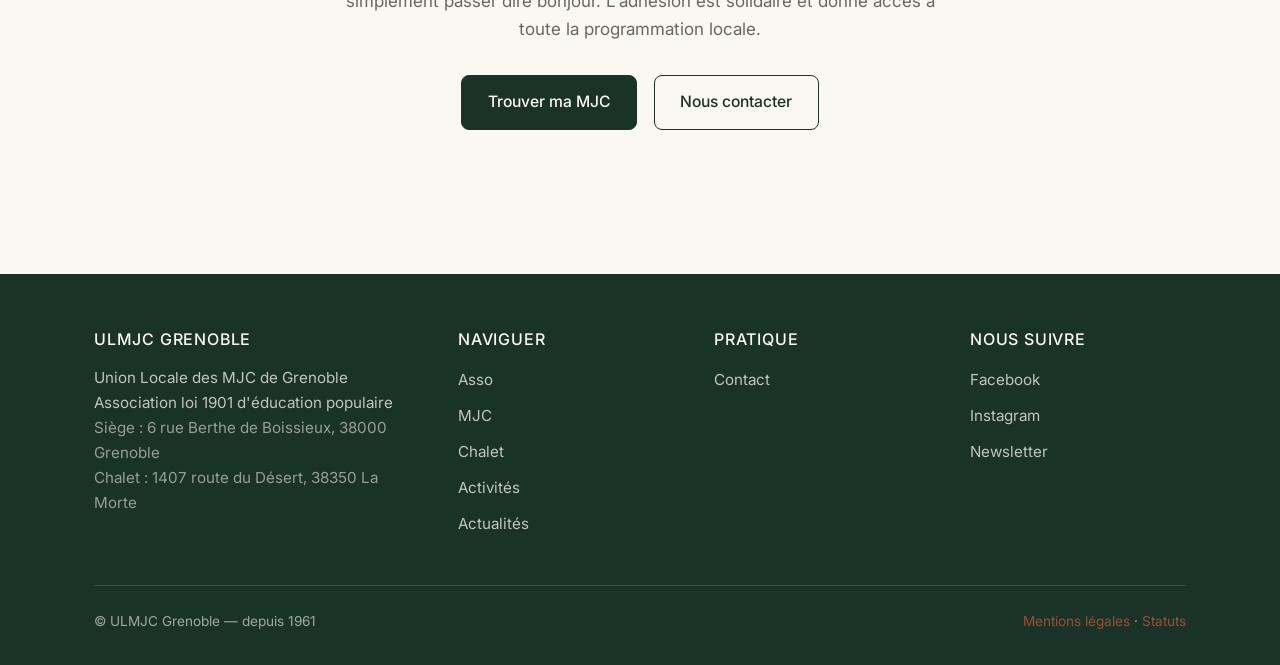
==== commit 2f5628c4: "Matomo : pointe le tracking vers le sous-domaine stats dédié Matomo déplacé hors de /public_html/sit" ====
--- a/index.html
+++ b/index.html
@@ -18,7 +18,7 @@
   _paq.push(['trackPageView']);
   _paq.push(['enableLinkTracking']);
   (function() {
-    var u = "//site.ulmjcgrenoble.org/matomo/";
+    var u = "//stats.ulmjcgrenoble.org/matomo/";
     _paq.push(['setTrackerUrl', u + 'matomo.php']);
     _paq.push(['setSiteId', '1']);
     var d = document, g = d.createElement('script'), s = d.getElementsByTagName('script')[0];
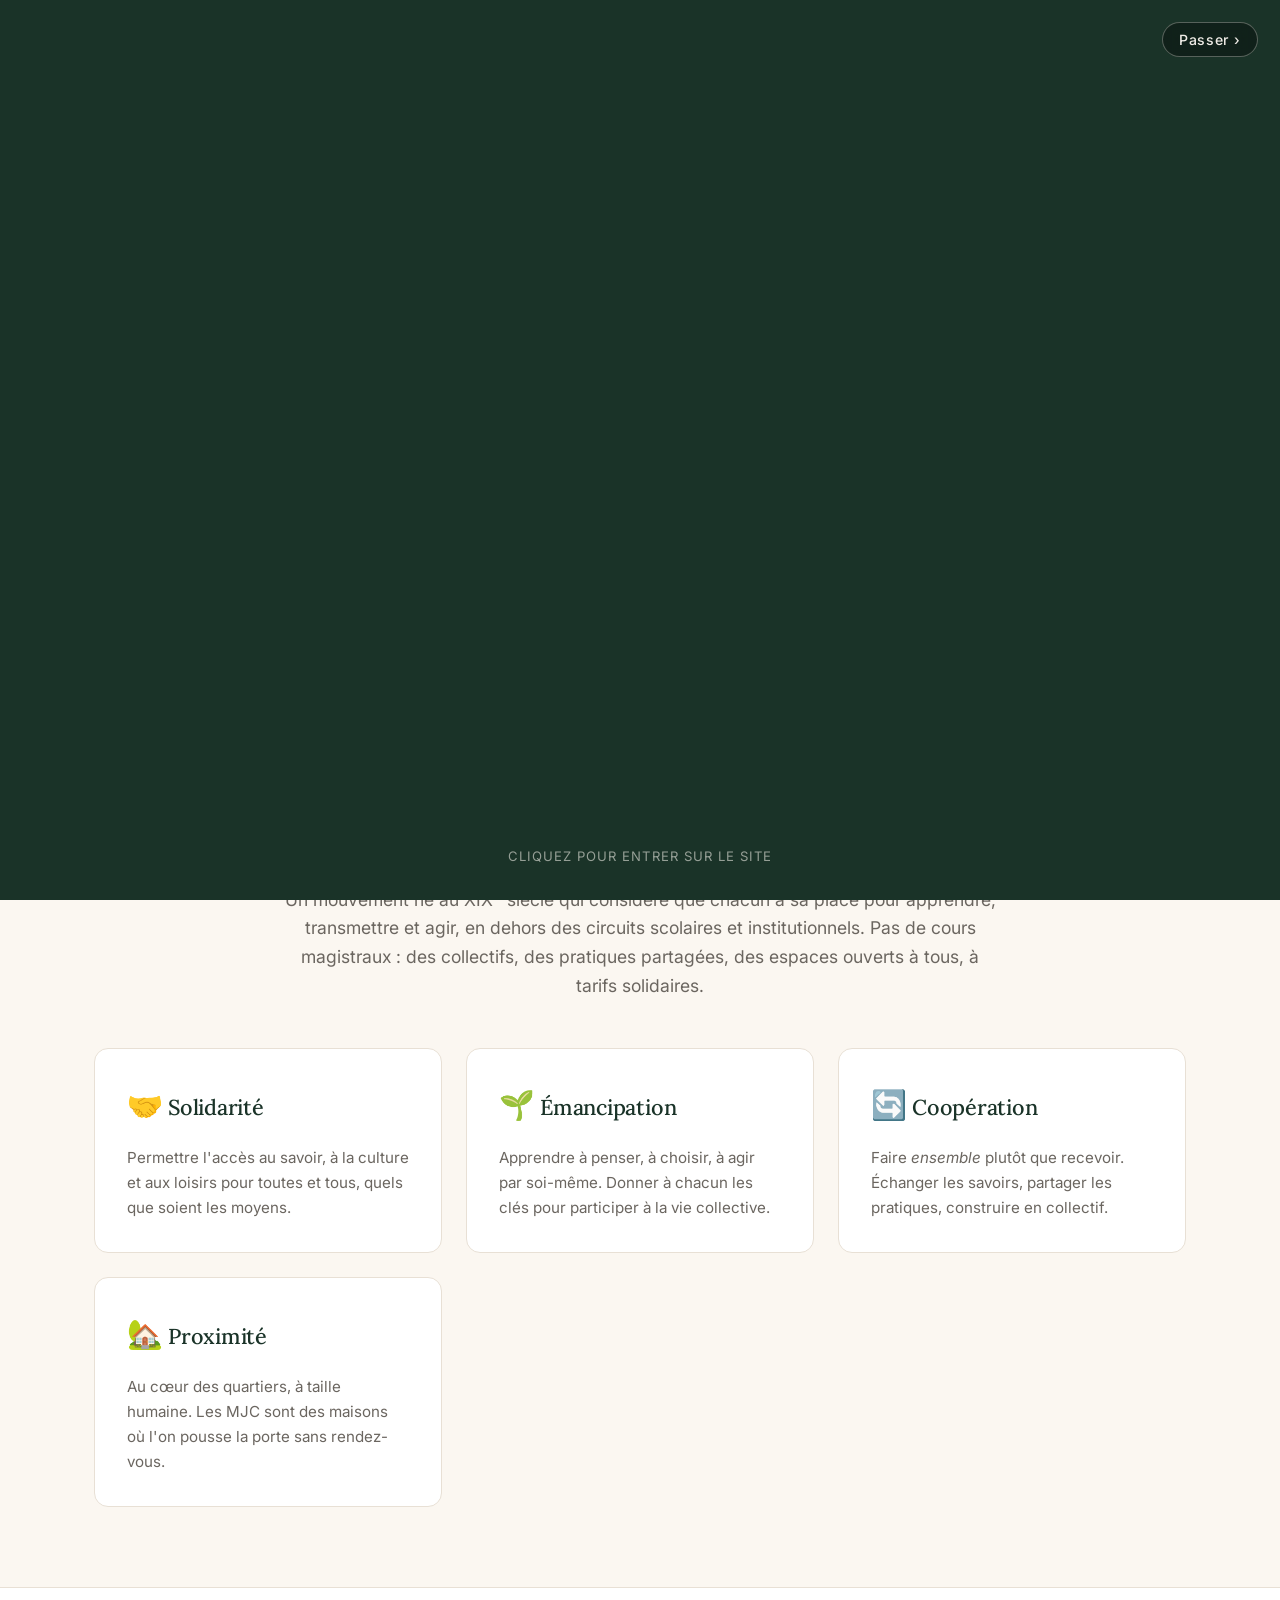
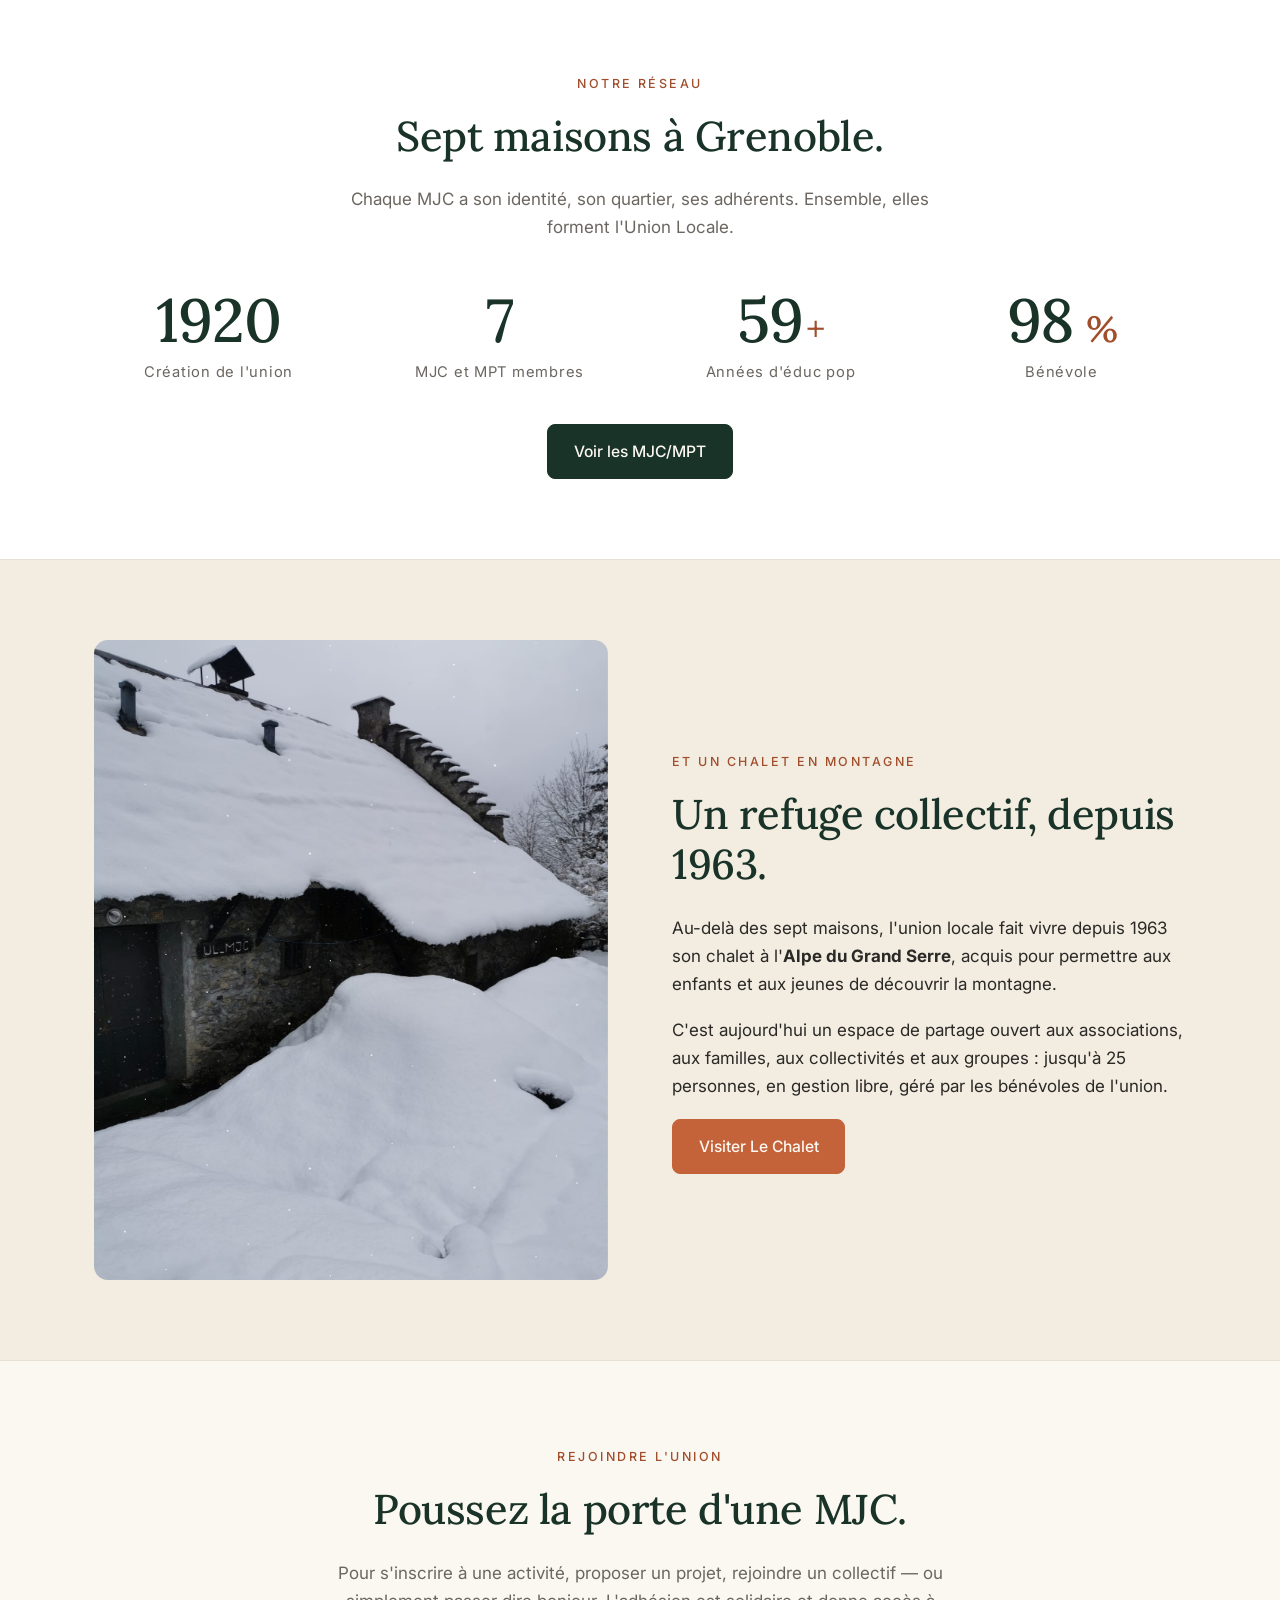
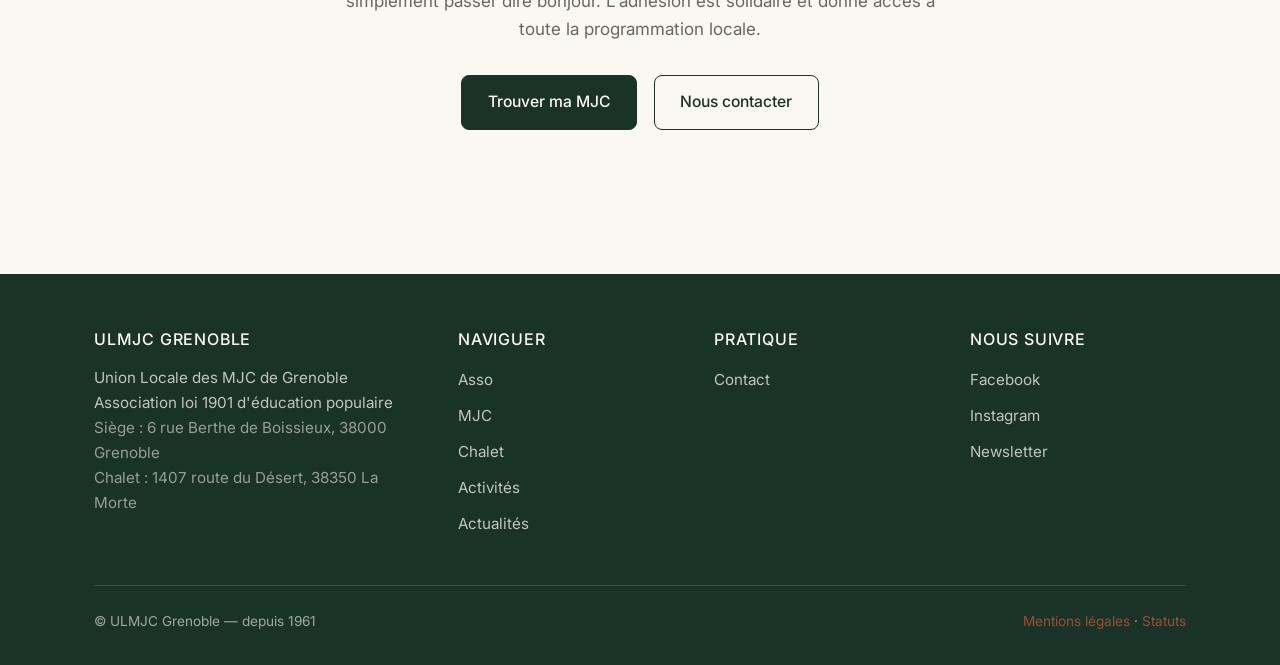
==== commit 3ffa6d0e: "CMS Actualités : back-office PHP flat-file reskinné + page dynamique Pilote « Actualités » du CMS ma" ====
--- a/index.html
+++ b/index.html
@@ -83,7 +83,7 @@
       <li><a href="les-mjc.html">MJC</a></li>
       <li><a href="chalet.html">Chalet</a></li>
       <li><a href="activites.html">Activités</a></li>
-      <li><a href="actus.html">Actualités</a></li>
+      <li><a href="actus.php">Actualités</a></li>
       <li><a href="partenariats.html">Partenaires</a></li>
       <li><a href="contact.html">Contact</a></li>
     </ul>
@@ -236,7 +236,7 @@
           <li><a href="les-mjc.html">MJC</a></li>
           <li><a href="chalet.html">Chalet</a></li>
           <li><a href="activites.html">Activités</a></li>
-          <li><a href="actus.html">Actualités</a></li>
+          <li><a href="actus.php">Actualités</a></li>
         </ul>
       </div>
       <div>
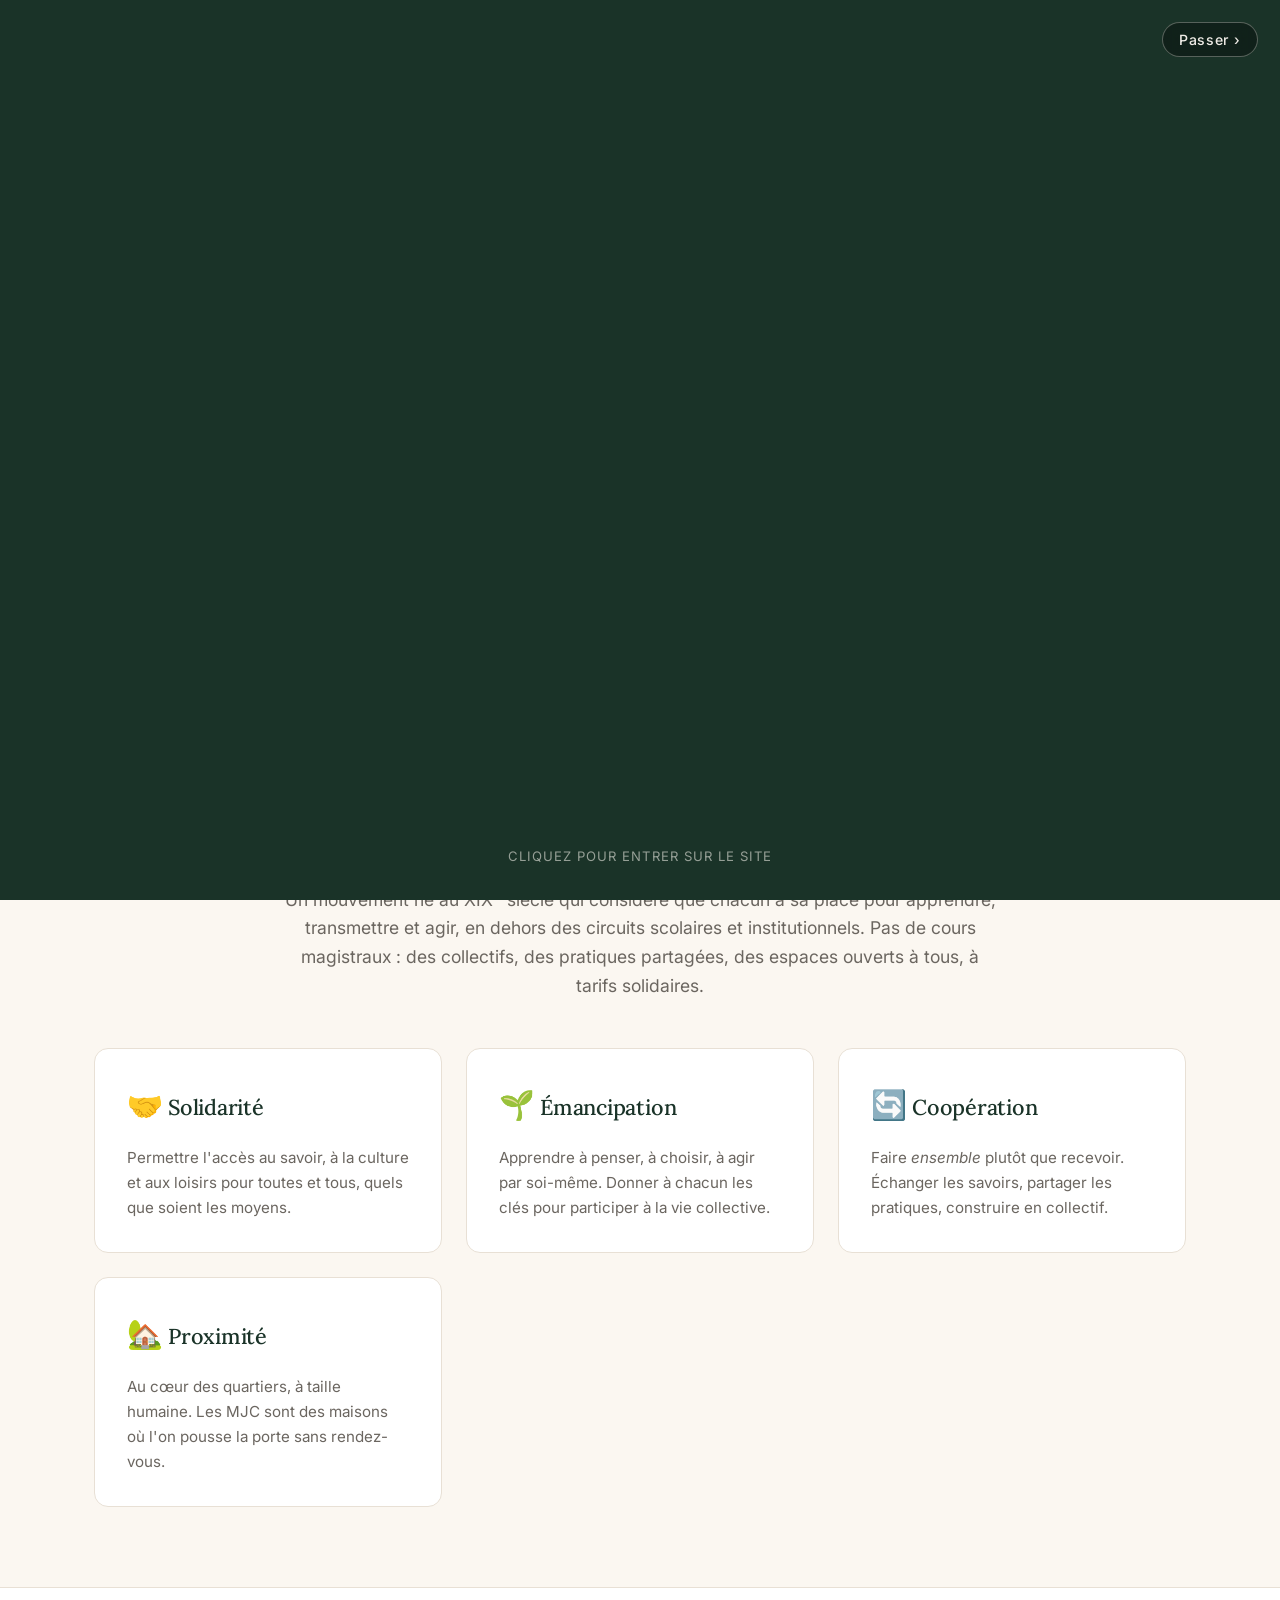
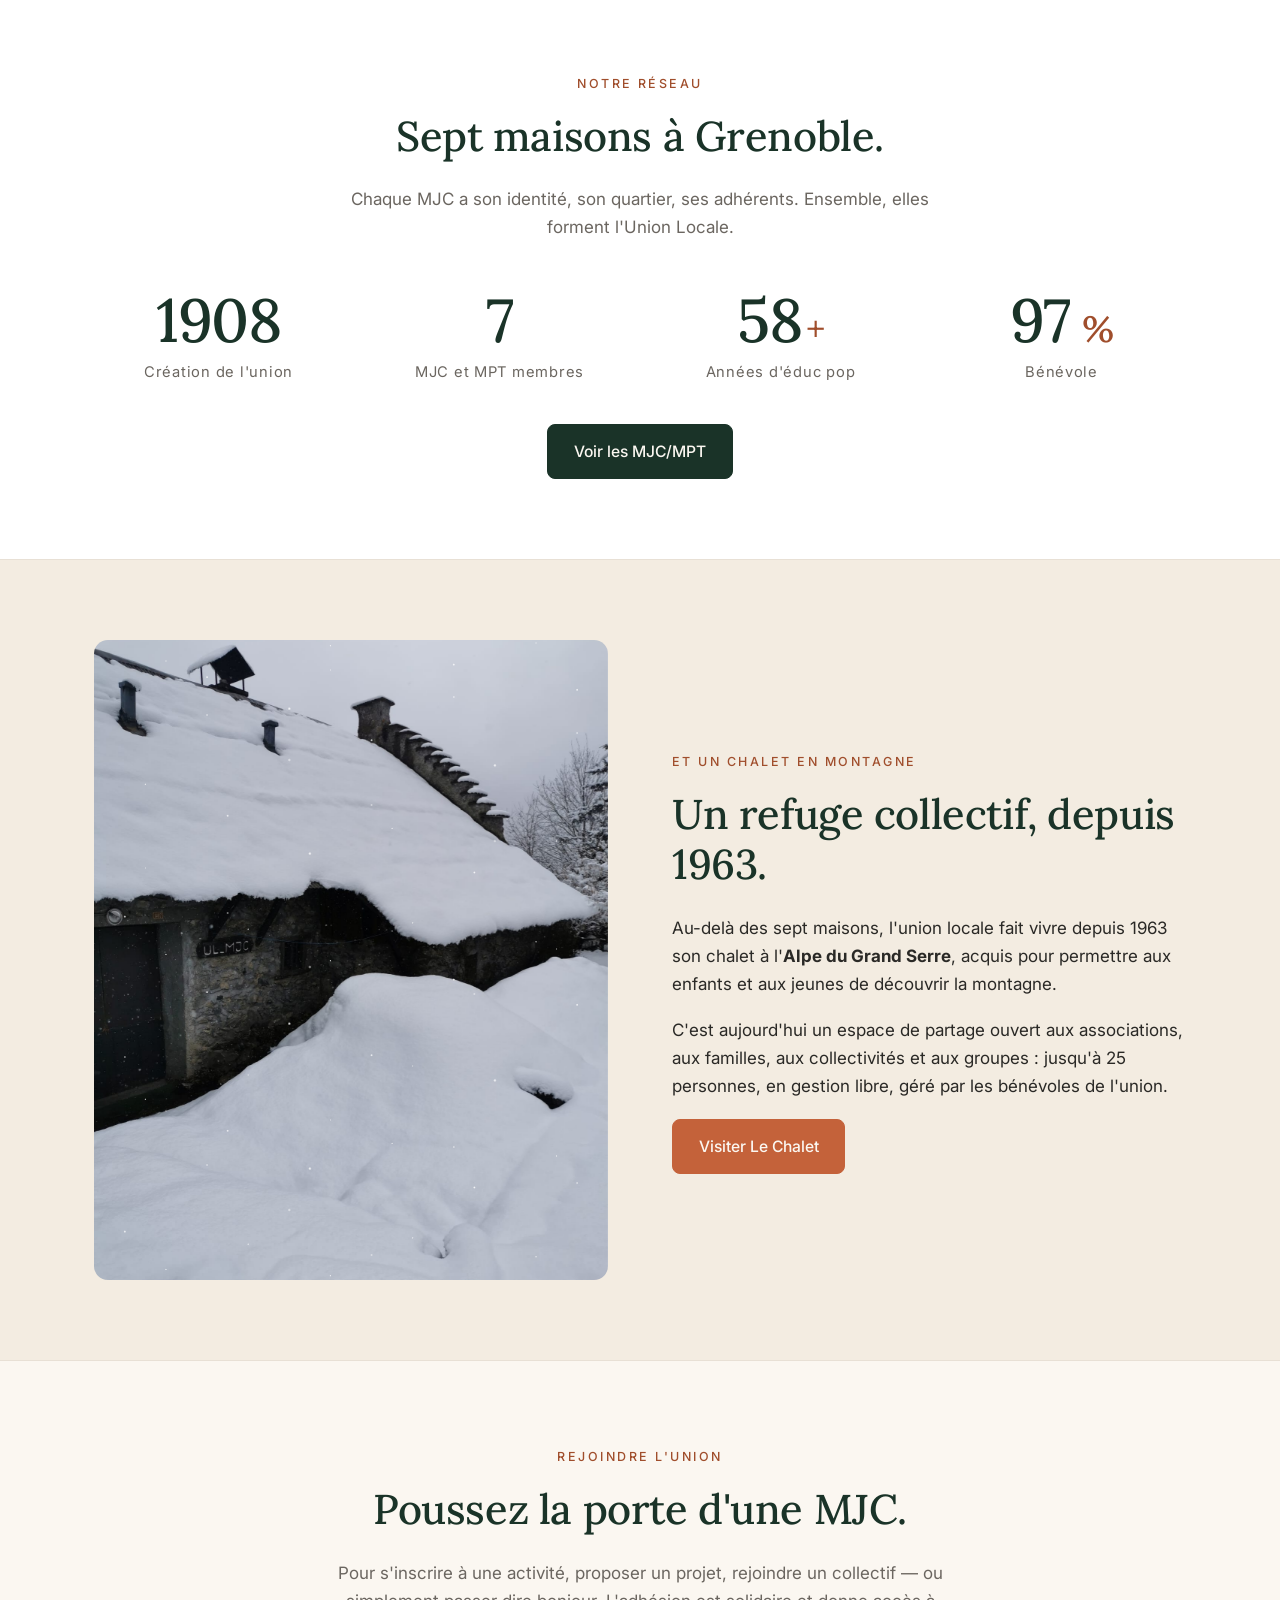
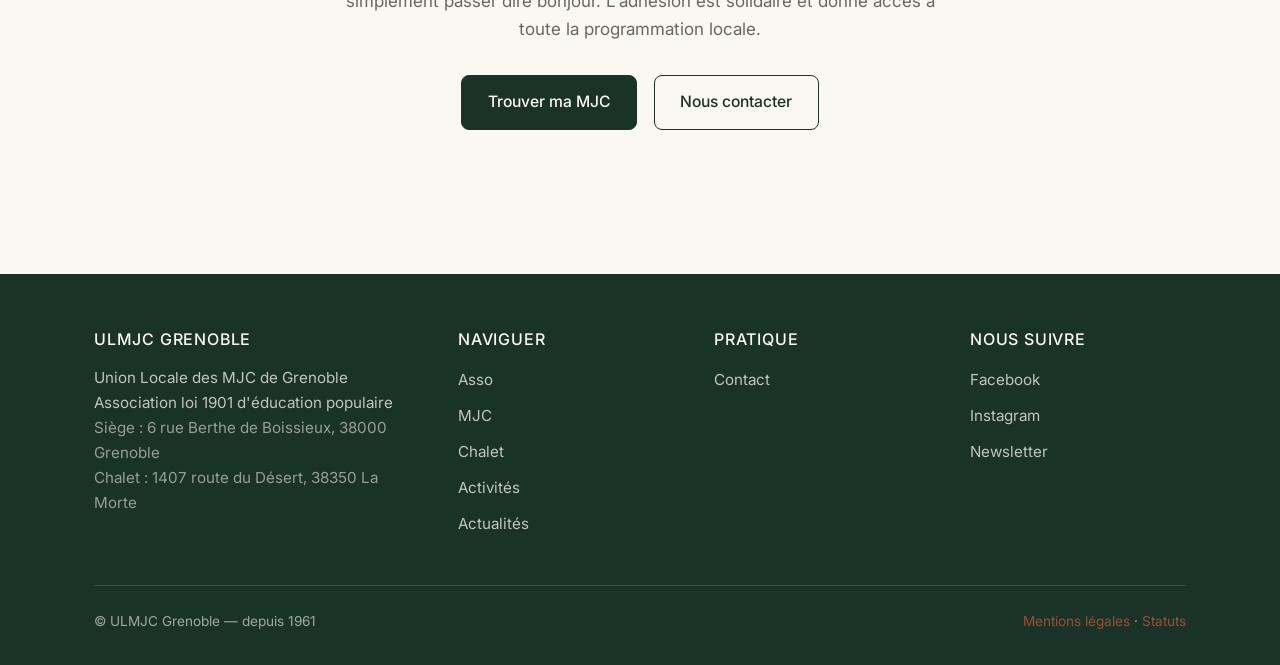
==== commit a049a687: "CMS : Activités, Partenaires, Photos chalet + mot de passe oublié 3 nouveaux types de contenu sur le" ====
--- a/index.html
+++ b/index.html
@@ -81,10 +81,10 @@
       <li><a href="index.html" class="active">Accueil</a></li>
       <li><a href="asso.html">Asso</a></li>
       <li><a href="les-mjc.html">MJC</a></li>
-      <li><a href="chalet.html">Chalet</a></li>
-      <li><a href="activites.html">Activités</a></li>
+      <li><a href="chalet.php">Chalet</a></li>
+      <li><a href="activites.php">Activités</a></li>
       <li><a href="actus.php">Actualités</a></li>
-      <li><a href="partenariats.html">Partenaires</a></li>
+      <li><a href="partenariats.php">Partenaires</a></li>
       <li><a href="contact.html">Contact</a></li>
     </ul>
   </div>
@@ -109,7 +109,7 @@
     </p>
     <div class="hero-actions">
       <a href="les-mjc.html" class="btn">Trouver une MJC</a>
-      <a href="chalet.html" class="btn btn-ghost">Découvrir Le Chalet</a>
+      <a href="chalet.php" class="btn btn-ghost">Découvrir Le Chalet</a>
     </div>
   </div>
 </section>
@@ -198,7 +198,7 @@
           C'est aujourd'hui un espace de partage ouvert aux associations, aux familles, aux collectivités et aux groupes&nbsp;:
           jusqu'à 25 personnes, en gestion libre, géré par les bénévoles de l'union.
         </p>
-        <a href="chalet.html" class="btn btn-accent">Visiter Le Chalet</a>
+        <a href="chalet.php" class="btn btn-accent">Visiter Le Chalet</a>
       </div>
     </div>
   </div>
@@ -234,8 +234,8 @@
         <ul>
           <li><a href="asso.html">Asso</a></li>
           <li><a href="les-mjc.html">MJC</a></li>
-          <li><a href="chalet.html">Chalet</a></li>
-          <li><a href="activites.html">Activités</a></li>
+          <li><a href="chalet.php">Chalet</a></li>
+          <li><a href="activites.php">Activités</a></li>
           <li><a href="actus.php">Actualités</a></li>
         </ul>
       </div>
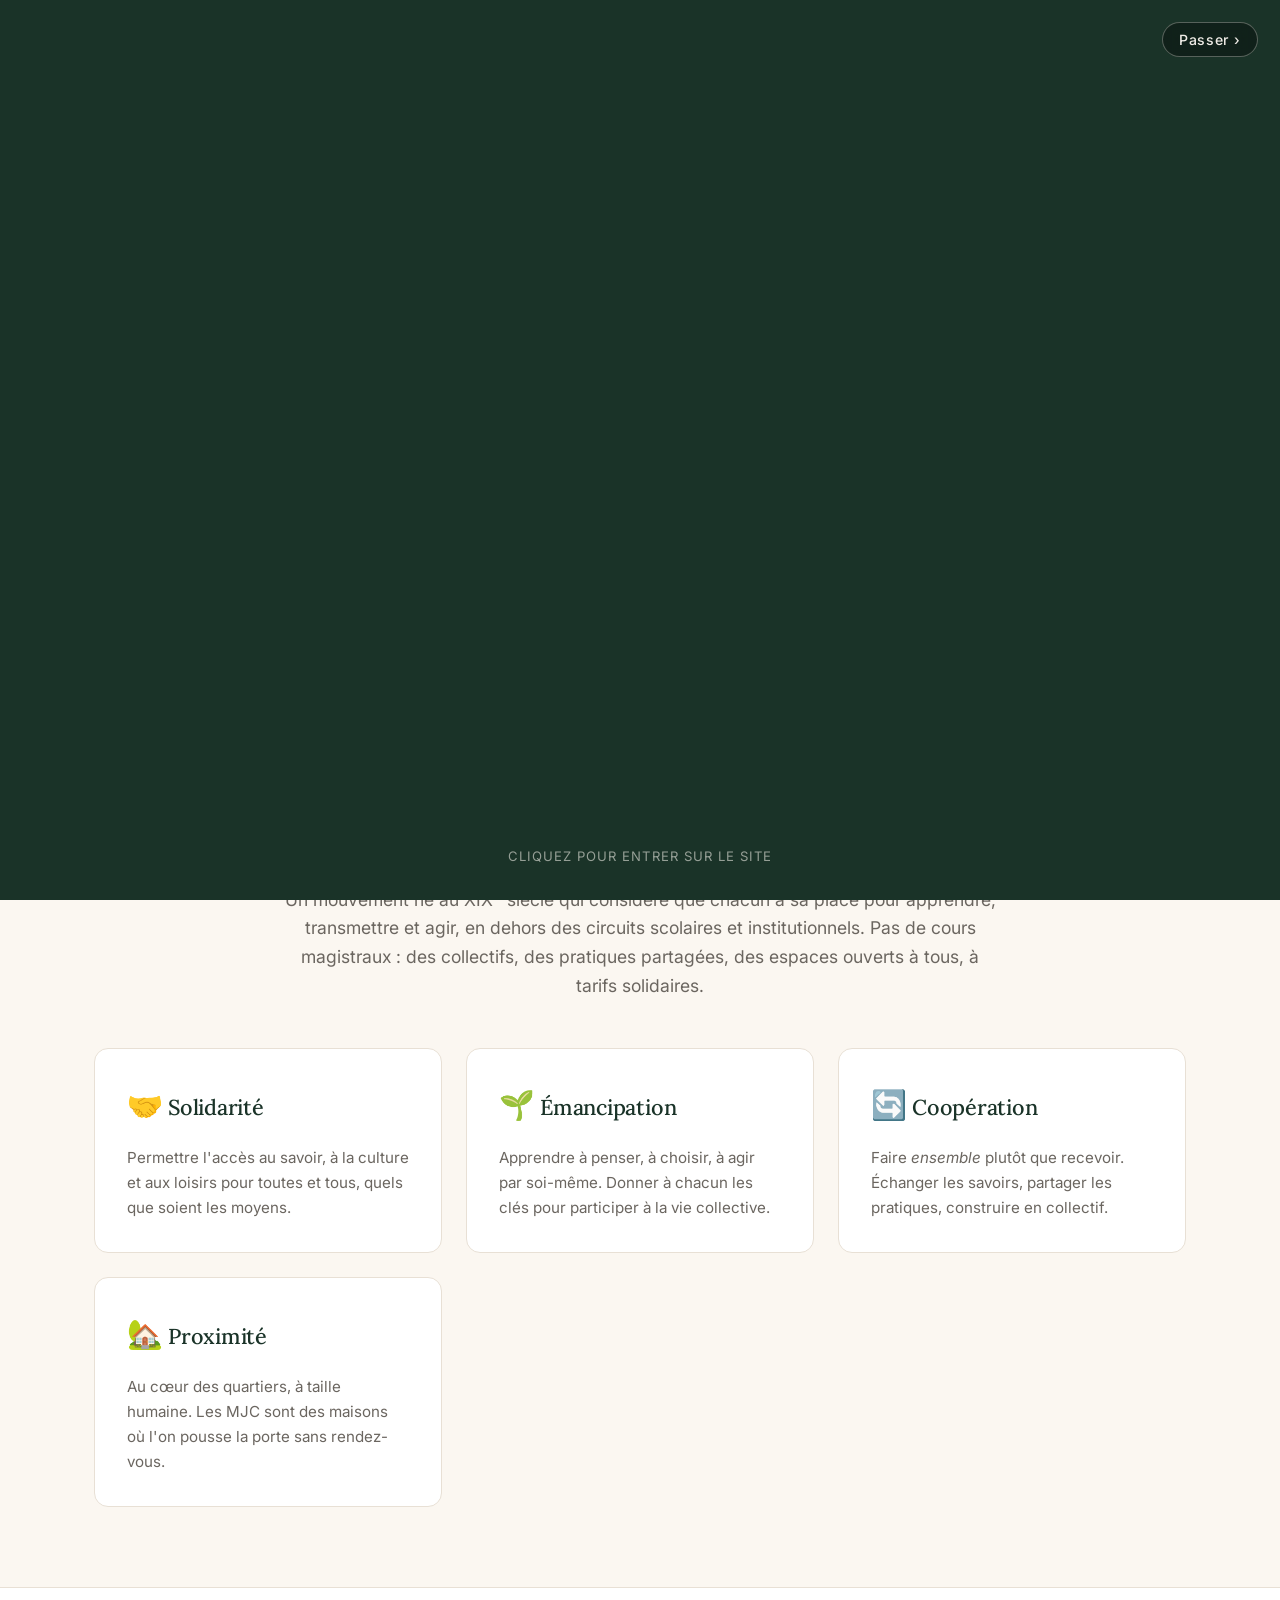
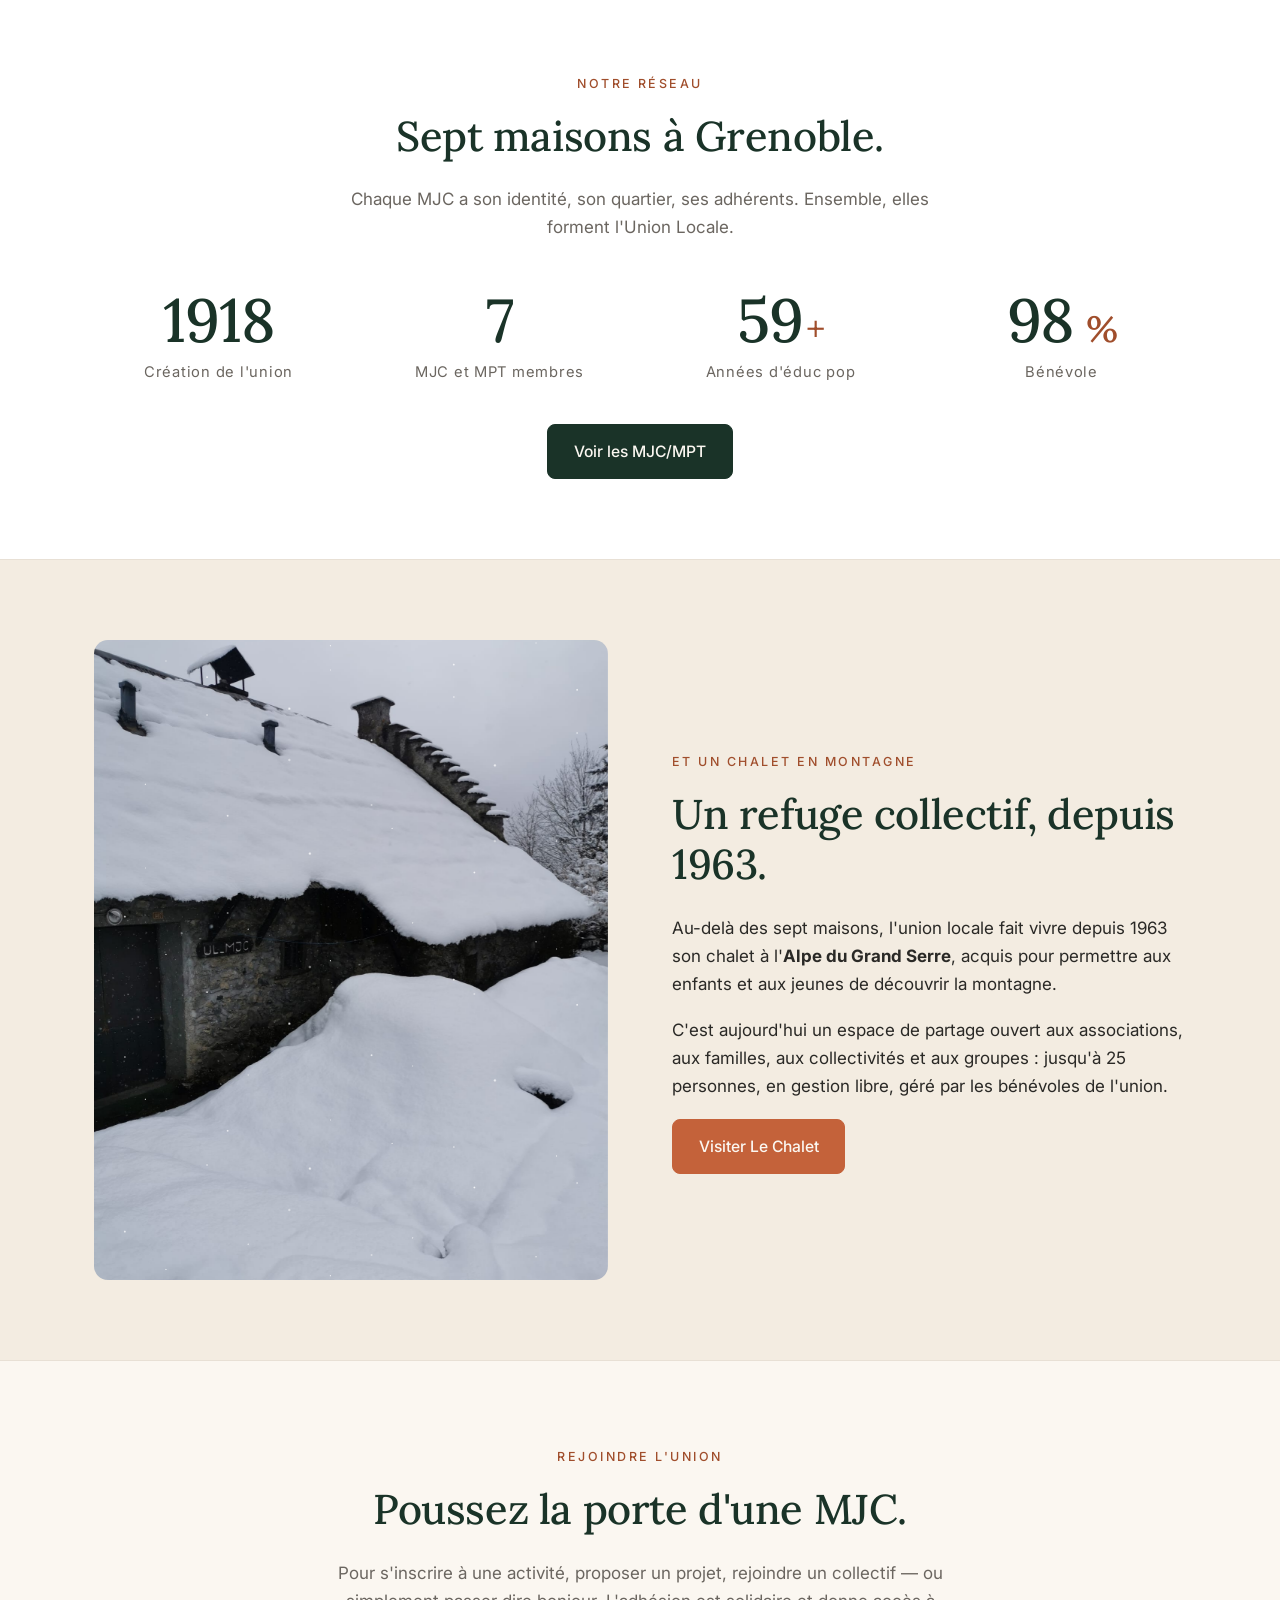
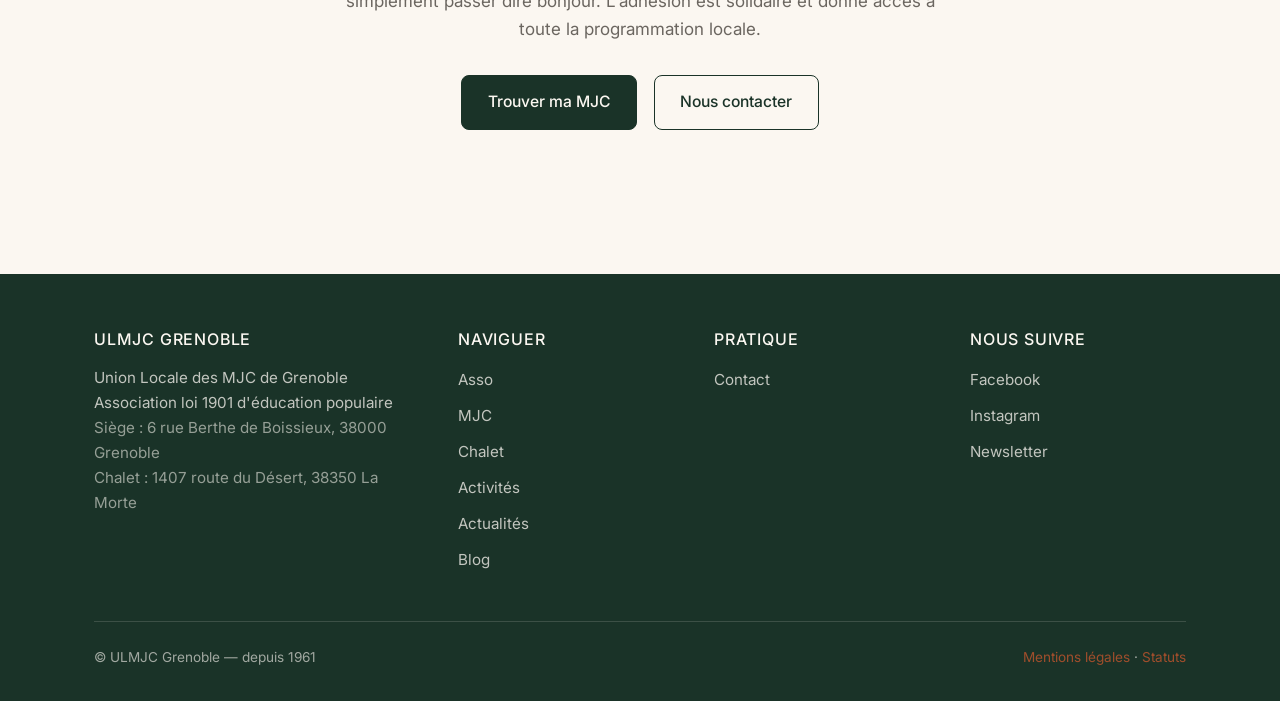
==== commit 3850dee1: "Nav : ajout du lien Blog sur les pages statiques Les pages HTML statiques (nav codée en dur) n'affic" ====
--- a/index.html
+++ b/index.html
@@ -83,7 +83,8 @@
       <li><a href="les-mjc.html">MJC</a></li>
       <li><a href="chalet.php">Chalet</a></li>
       <li><a href="activites.php">Activités</a></li>
-      <li><a href="actus.php">Actualités</a></li>
+      <li><a href="actus.php">Actualités</a></li>
+      <li><a href="blog.php">Blog</a></li>
       <li><a href="partenariats.php">Partenaires</a></li>
       <li><a href="contact.html">Contact</a></li>
     </ul>
@@ -236,7 +237,8 @@
           <li><a href="les-mjc.html">MJC</a></li>
           <li><a href="chalet.php">Chalet</a></li>
           <li><a href="activites.php">Activités</a></li>
-          <li><a href="actus.php">Actualités</a></li>
+          <li><a href="actus.php">Actualités</a></li>
+      <li><a href="blog.php">Blog</a></li>
         </ul>
       </div>
       <div>
--- a/css/style.css
+++ b/css/style.css
@@ -2207,3 +2207,39 @@
     margin-top: 0.3rem;
   }
 }
+
+/* =========================================================
+   Éditeur CMS : alignement du texte + filtres/effets de couverture
+   ---------------------------------------------------------
+   (A) Alignement / justification des blocs de corps (rendu public ET aperçu).
+       Les classes al-center/al-right/just sont posées par l'éditeur sur les
+       blocs (p, h2, h3, blockquote, li) et validées par sanitize_body().
+   (B) Effets de mouvement de la couverture, rendue en background-image
+       (cover_style()) : Ken Burns (défaut), Zoom, Panoramique, Fixe. Portés de
+       mohamed-cms/site/styles.css (kbzoom/kbpano) et adaptés au bandeau ULMJC.
+   ========================================================= */
+
+/* (A) Alignement du texte — s'applique dans le corps d'actu ET la description d'activité. */
+.al-center { text-align: center; }
+.al-right  { text-align: right; }
+.just      { text-align: justify; }
+
+/* (B) Couverture animée (fond). Le défaut (kenburns) anime background-size/position ;
+   fx-fixe coupe l'animation ; fx-zoom / fx-pano changent le mouvement. */
+.actu-hero { animation: coverKenburns 26s ease-in-out infinite alternate; }
+.actu-hero.fx-fixe { animation: none; }
+.actu-hero.fx-zoom { animation: coverZoom 24s ease-in-out infinite alternate; }
+.actu-hero.fx-pano { animation: coverPano 28s ease-in-out infinite alternate; }
+
+.act-card-cover { animation: coverKenburns 26s ease-in-out infinite alternate; }
+.act-card-cover.fx-fixe { animation: none; }
+.act-card-cover.fx-zoom { animation: coverZoom 24s ease-in-out infinite alternate; }
+.act-card-cover.fx-pano { animation: coverPano 28s ease-in-out infinite alternate; }
+
+@keyframes coverKenburns { from { background-size: 114% 114%; background-position: 10% 18%; } to { background-size: 134% 134%; background-position: 90% 80%; } }
+@keyframes coverZoom     { from { background-size: 108% 108%; background-position: center; }    to { background-size: 130% 130%; background-position: center; } }
+@keyframes coverPano     { from { background-size: 132% 132%; background-position: 0% 50%; }    to { background-size: 132% 132%; background-position: 100% 50%; } }
+
+@media (prefers-reduced-motion: reduce) {
+  .actu-hero, .act-card-cover { animation: none !important; }
+}
